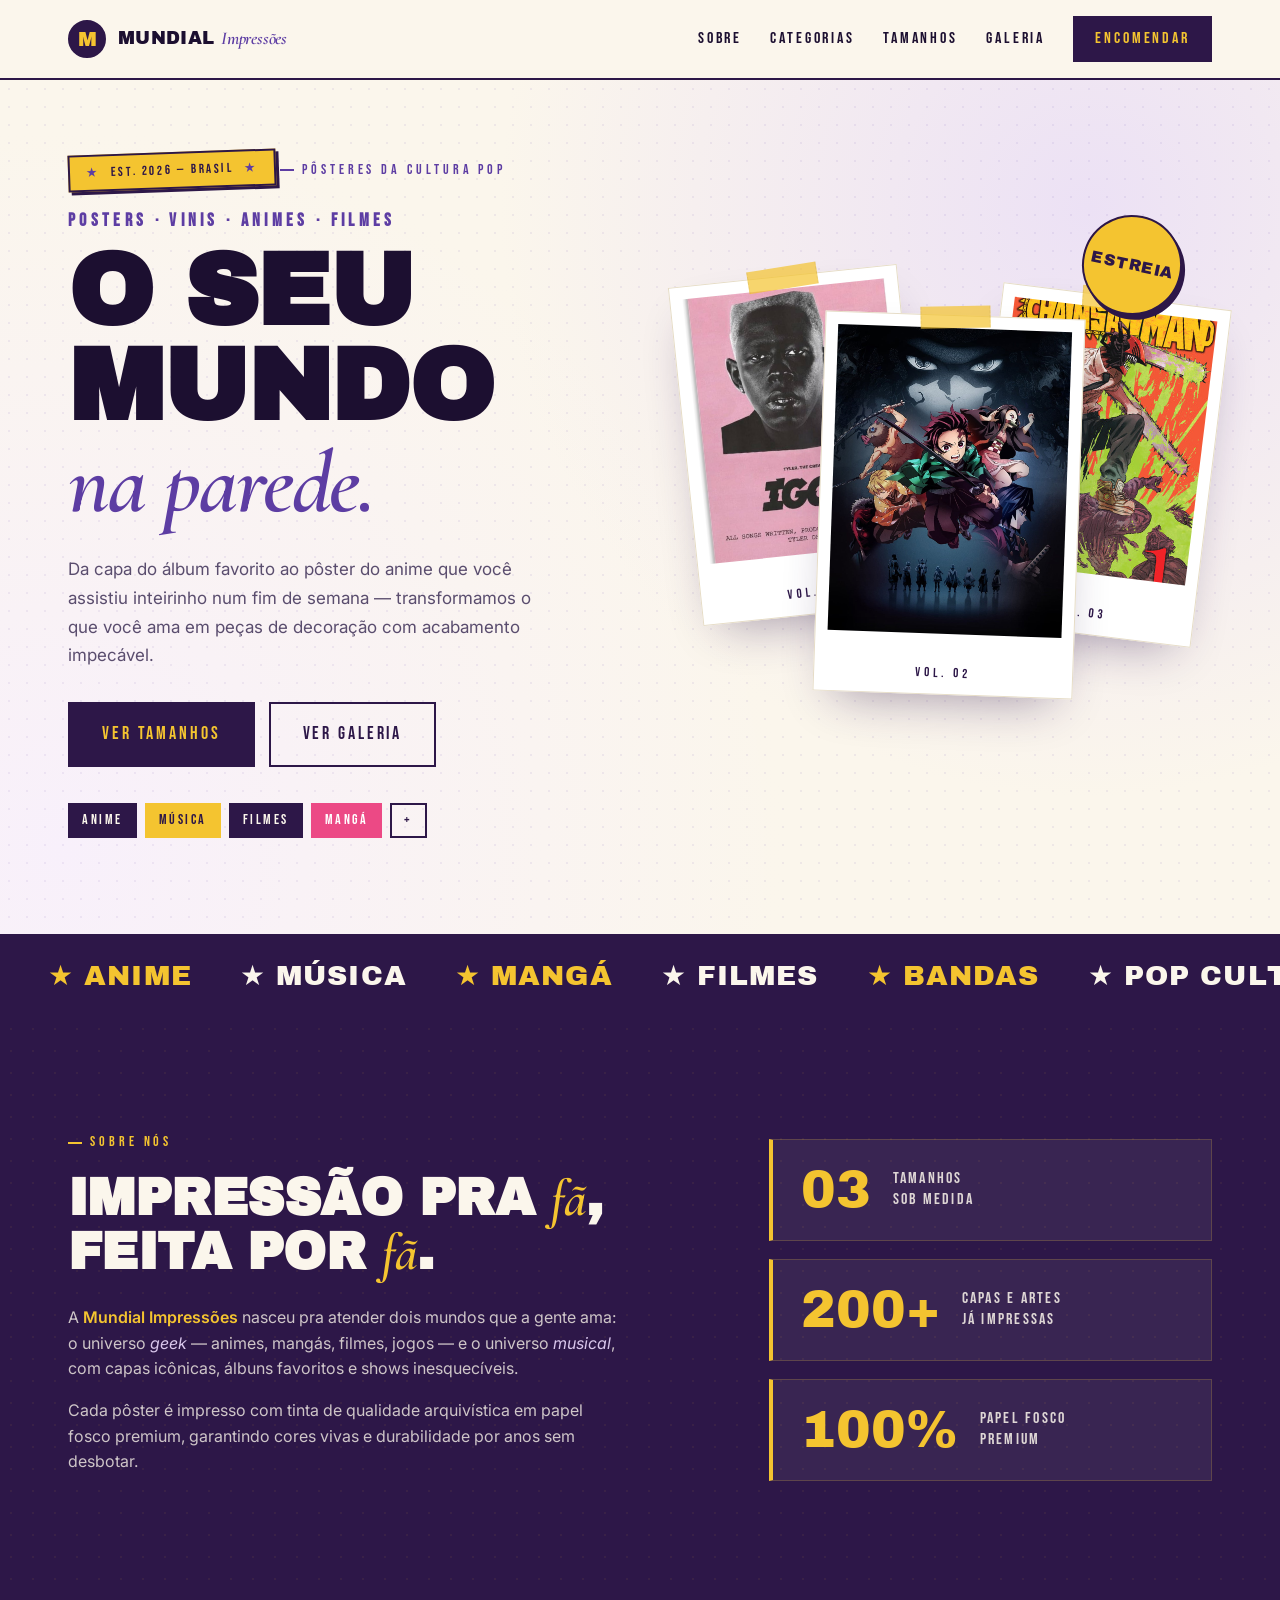
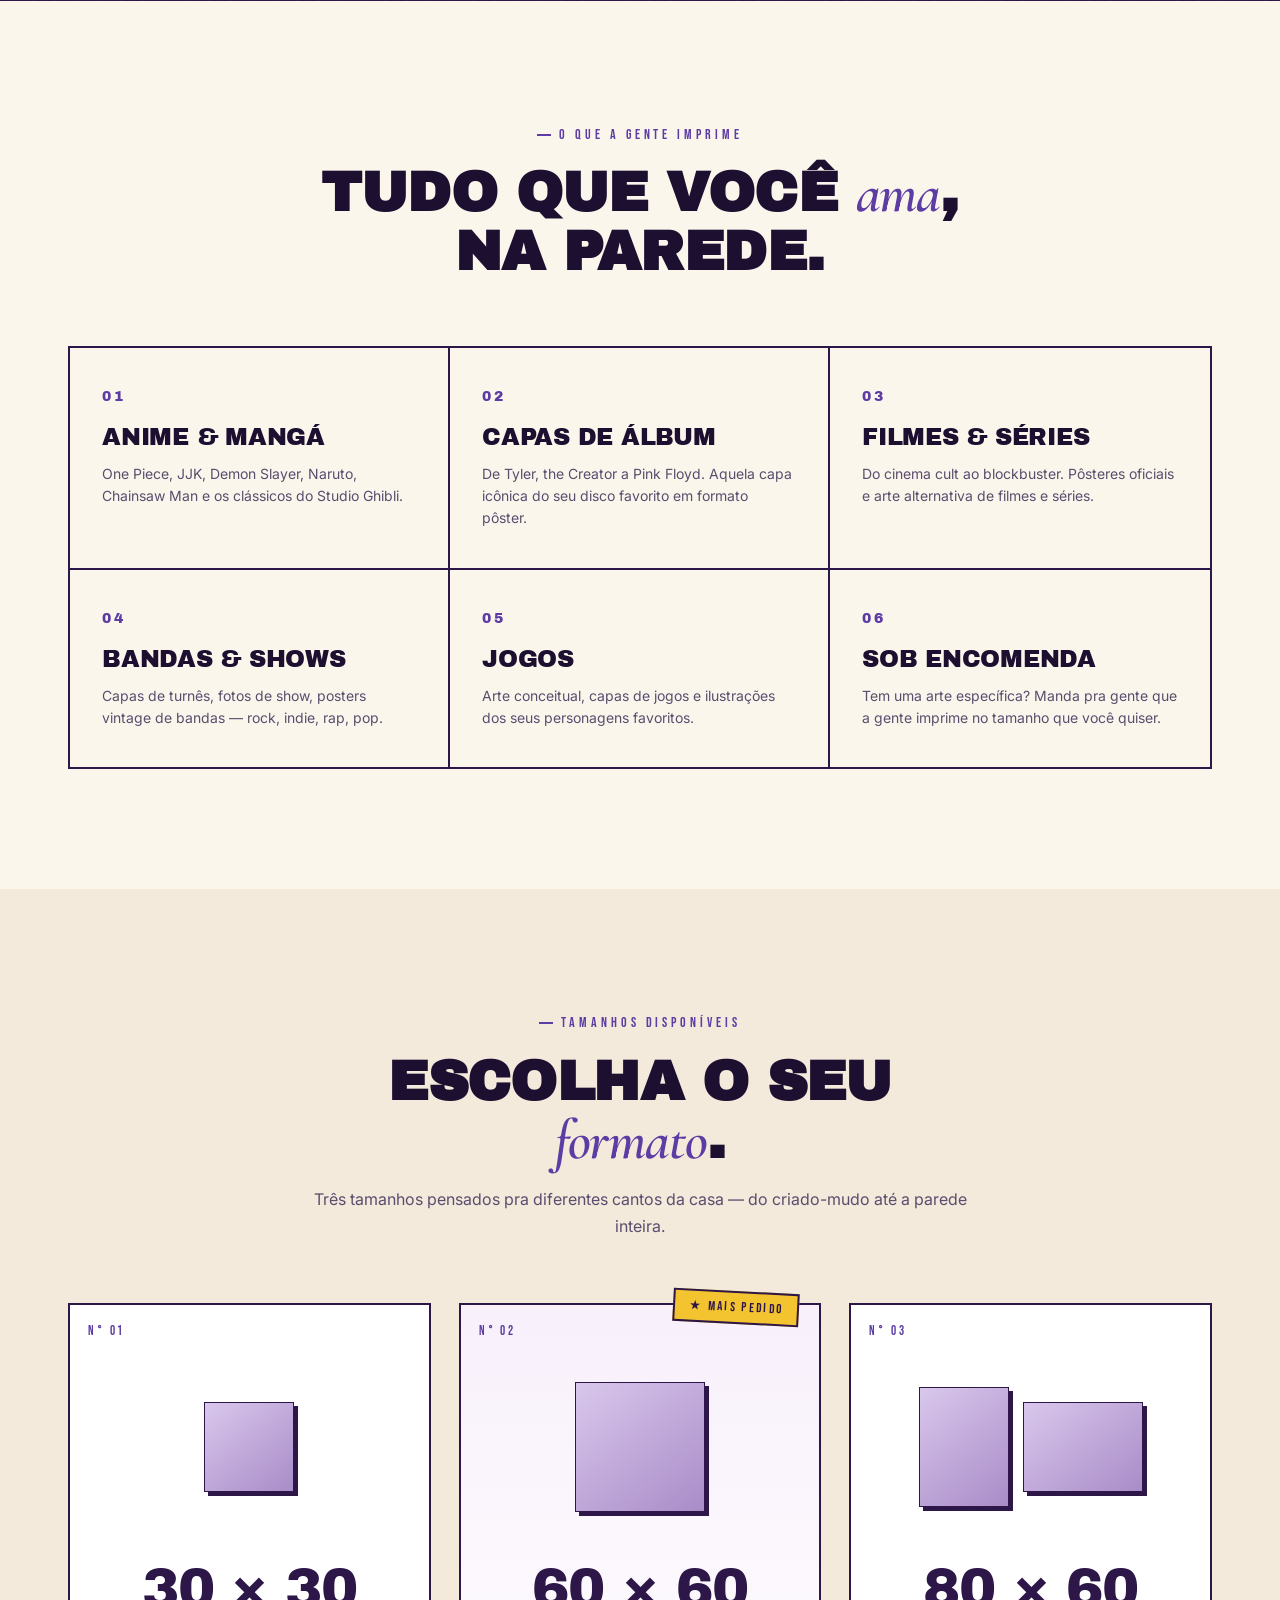
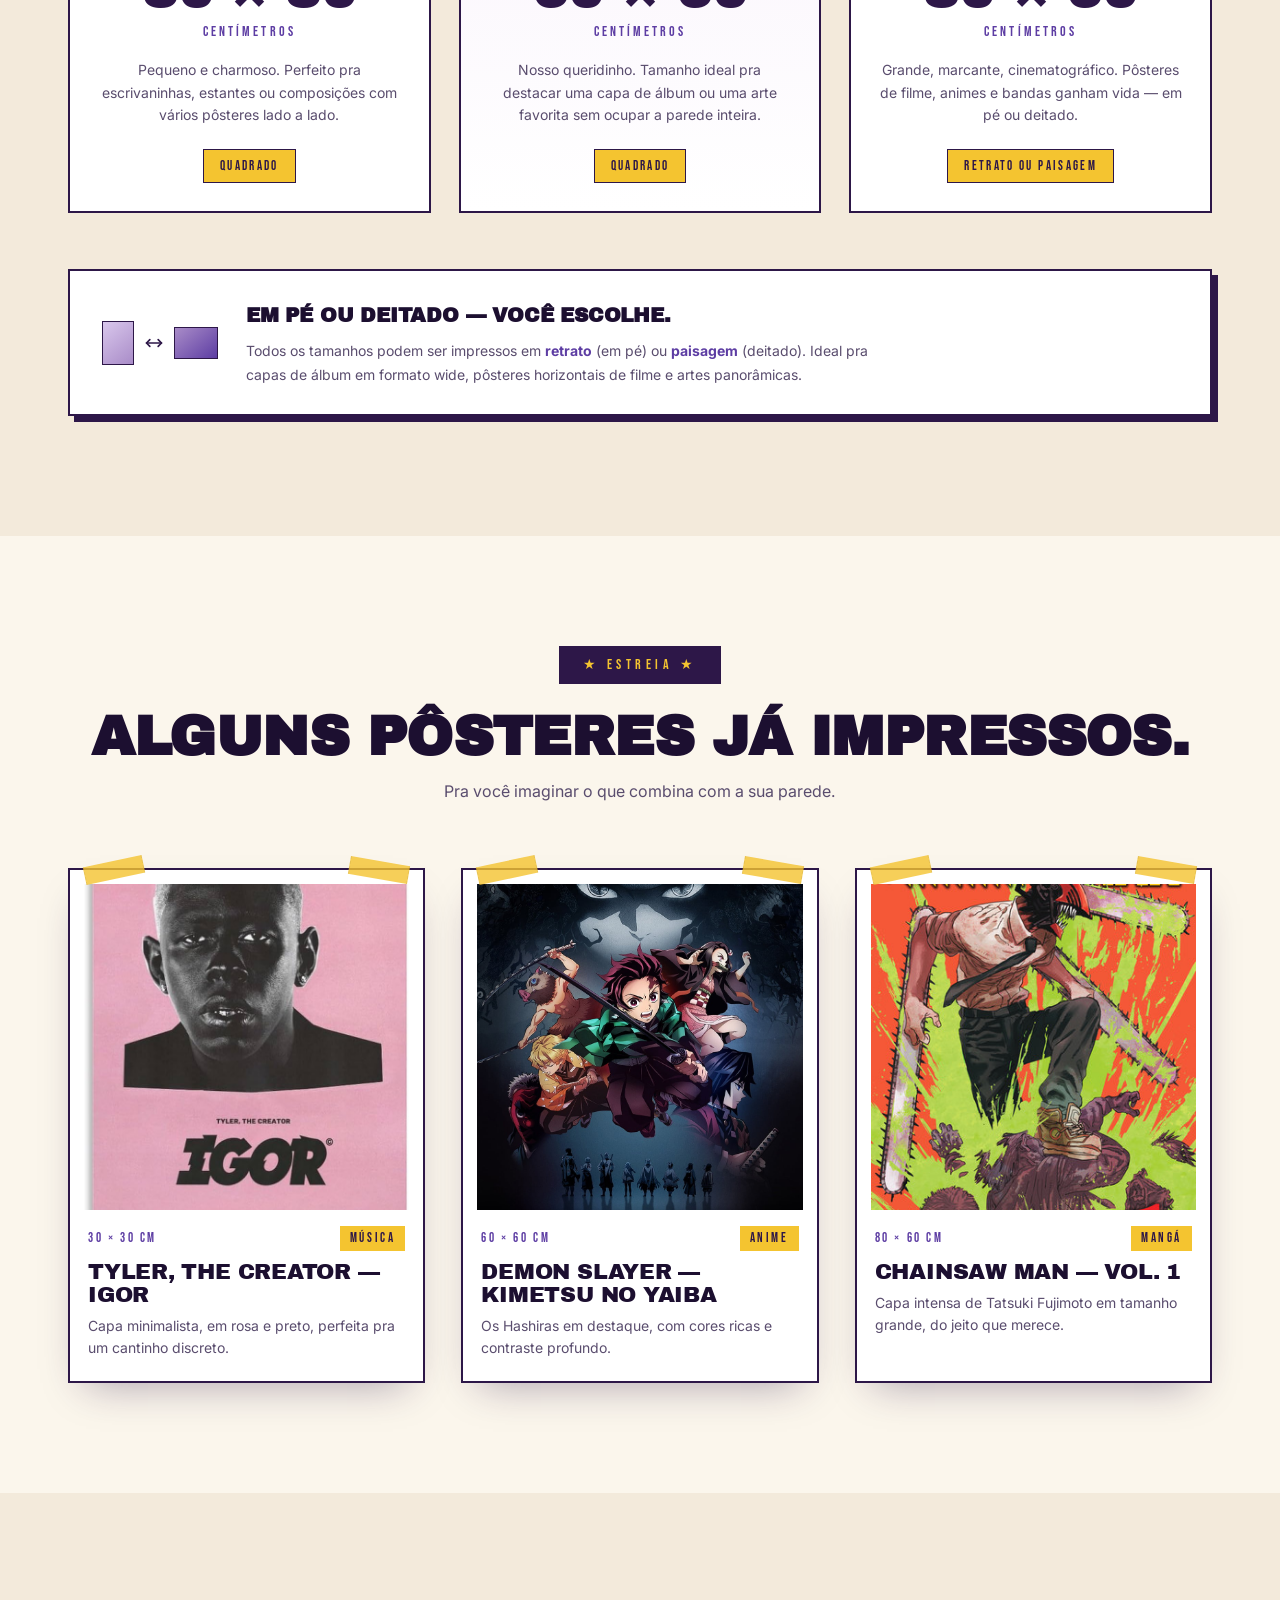
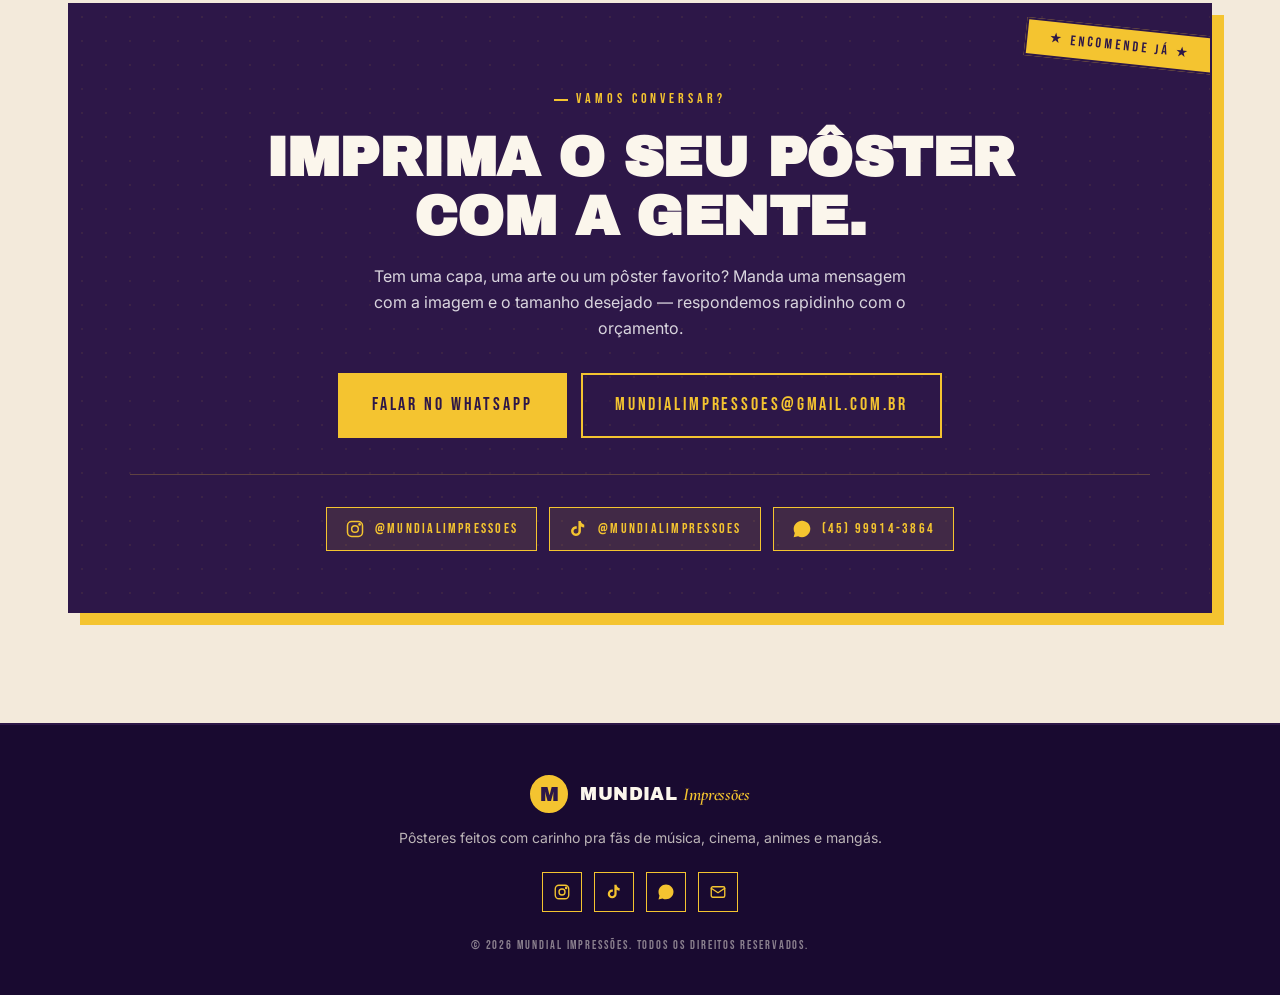
==== index.html @ e333d0e3 "sexo" ====
<!DOCTYPE html>
<html lang="pt-BR">
<head>
    <meta charset="UTF-8" />
    <meta name="viewport" content="width=device-width, initial-scale=1.0" />
    <title>Mundial Impressões — Pôsteres da cultura pop</title>
    <meta name="description" content="Mundial Impressões: pôsteres impressos em alta qualidade. Animes, mangás, capas de álbuns, filmes e tudo que você ama. Tamanhos 30x30, 60x60 e 80x60." />
    <link rel="preconnect" href="https://fonts.googleapis.com" />
    <link rel="preconnect" href="https://fonts.gstatic.com" crossorigin />
    <link href="https://fonts.googleapis.com/css2?family=Archivo+Black&family=Bebas+Neue&family=Cormorant+Garamond:ital,wght@0,500;0,600;1,500;1,600&family=Inter:wght@300;400;500;600&display=swap" rel="stylesheet" />
    <link rel="stylesheet" href="styles.css" />
</head>
<body>

    <header class="topbar">
        <div class="container topbar-inner">
            <a class="brand" href="#topo">
                <span class="brand-mark">M</span>
                <span class="brand-name">Mundial <em>Impressões</em></span>
            </a>
            <nav class="nav">
                <a href="#sobre">Sobre</a>
                <a href="#categorias">Categorias</a>
                <a href="#tamanhos">Tamanhos</a>
                <a href="#galeria">Galeria</a>
                <a href="#contato" class="nav-cta">Encomendar</a>
            </nav>
        </div>
    </header>

    <section id="topo" class="hero">
        <div class="hero-bg" aria-hidden="true"></div>

        <div class="container hero-inner">
            <div class="hero-text">
                <div class="hero-stamp">
                    <span>★</span> EST. 2026 — BRASIL <span>★</span>
                </div>
                <span class="eyebrow">Pôsteres da cultura pop</span>
                <h1>
                    <span class="kicker">Posters · Vinis · Animes · Filmes</span>
                    <span class="display">O SEU MUNDO</span>
                    <span class="display-italic">na parede.</span>
                </h1>
                <p class="hero-lead">
                    Da capa do álbum favorito ao pôster do anime que você assistiu inteirinho num fim de semana —
                    transformamos o que você ama em peças de decoração com acabamento impecável.
                </p>
                <div class="hero-actions">
                    <a href="#tamanhos" class="btn btn-primary">Ver tamanhos</a>
                    <a href="#galeria" class="btn btn-ghost">Ver galeria</a>
                </div>
                <ul class="hero-tags">
                    <li>ANIME</li>
                    <li>MÚSICA</li>
                    <li>FILMES</li>
                    <li>MANGÁ</li>
                    <li>+</li>
                </ul>
            </div>

            <div class="hero-visual" aria-hidden="true">
                <div class="frame frame-a">
                    <span class="tape tape-top"></span>
                    <img src="assets/poster-igor.jpg" alt="" />
                    <span class="frame-tag">VOL. 01</span>
                </div>
                <div class="frame frame-b">
                    <span class="tape tape-top"></span>
                    <img src="assets/poster-demon-slayer.jpg" alt="" />
                    <span class="frame-tag">VOL. 02</span>
                </div>
                <div class="frame frame-c">
                    <span class="tape tape-top"></span>
                    <img src="assets/poster-chainsaw-man.jpg" alt="" />
                    <span class="frame-tag">VOL. 03</span>
                </div>
                <div class="hero-badge">
                    ESTREIA<br/>
                </div>
            </div>
        </div>
    </section>

    <div class="marquee" aria-hidden="true">
        <div class="marquee-track">
            <span>★ ANIME</span>
            <span>★ MÚSICA</span>
            <span>★ MANGÁ</span>
            <span>★ FILMES</span>
            <span>★ BANDAS</span>
            <span>★ POP CULTURE</span>
            <span>★ SHOWS</span>
            <span>★ VINIL</span>
            <span>★ ANIME</span>
            <span>★ MÚSICA</span>
            <span>★ MANGÁ</span>
            <span>★ FILMES</span>
            <span>★ BANDAS</span>
            <span>★ POP CULTURE</span>
            <span>★ SHOWS</span>
            <span>★ VINIL</span>
        </div>
    </div>

    <section id="sobre" class="about">
        <div class="container about-inner">
            <div class="about-copy">
                <span class="eyebrow eyebrow-light">Sobre nós</span>
                <h2>Impressão pra <em>fã</em>,<br/>feita por <em>fã</em>.</h2>
                <p>
                    A <strong>Mundial Impressões</strong> nasceu pra atender dois mundos que a gente ama:
                    o universo <em>geek</em> — animes, mangás, filmes, jogos — e o universo <em>musical</em>,
                    com capas icônicas, álbuns favoritos e shows inesquecíveis.
                </p>
                <p>
                    Cada pôster é impresso com tinta de qualidade arquivística em papel fosco premium,
                    garantindo cores vivas e durabilidade por anos sem desbotar.
                </p>
            </div>
            <div class="about-stats">
                <div class="stat">
                    <span class="stat-num">03</span>
                    <span class="stat-label">tamanhos<br/>sob medida</span>
                </div>
                <div class="stat">
                    <span class="stat-num">200+</span>
                    <span class="stat-label">capas e artes<br/>já impressas</span>
                </div>
                <div class="stat">
                    <span class="stat-num">100%</span>
                    <span class="stat-label">papel fosco<br/>premium</span>
                </div>
            </div>
        </div>
    </section>

    <section id="categorias" class="categories">
        <div class="container">
            <div class="section-head">
                <span class="eyebrow">O que a gente imprime</span>
                <h2>Tudo que você <em>ama</em>,<br/>na parede.</h2>
            </div>

            <div class="category-grid">
                <div class="cat-card">
                    <span class="cat-num">01</span>
                    <h3>Anime &amp; Mangá</h3>
                    <p>One Piece, JJK, Demon Slayer, Naruto, Chainsaw Man e os clássicos do Studio Ghibli.</p>
                </div>
                <div class="cat-card">
                    <span class="cat-num">02</span>
                    <h3>Capas de Álbum</h3>
                    <p>De Tyler, the Creator a Pink Floyd. Aquela capa icônica do seu disco favorito em formato pôster.</p>
                </div>
                <div class="cat-card">
                    <span class="cat-num">03</span>
                    <h3>Filmes &amp; Séries</h3>
                    <p>Do cinema cult ao blockbuster. Pôsteres oficiais e arte alternativa de filmes e séries.</p>
                </div>
                <div class="cat-card">
                    <span class="cat-num">04</span>
                    <h3>Bandas &amp; Shows</h3>
                    <p>Capas de turnês, fotos de show, posters vintage de bandas — rock, indie, rap, pop.</p>
                </div>
                <div class="cat-card">
                    <span class="cat-num">05</span>
                    <h3>Jogos</h3>
                    <p>Arte conceitual, capas de jogos e ilustrações dos seus personagens favoritos.</p>
                </div>
                <div class="cat-card">
                    <span class="cat-num">06</span>
                    <h3>Sob encomenda</h3>
                    <p>Tem uma arte específica? Manda pra gente que a gente imprime no tamanho que você quiser.</p>
                </div>
            </div>
        </div>
    </section>

    <section id="tamanhos" class="sizes">
        <div class="container">
            <div class="section-head">
                <span class="eyebrow">Tamanhos disponíveis</span>
                <h2>Escolha o seu <em>formato</em>.</h2>
                <p class="section-sub">Três tamanhos pensados pra diferentes cantos da casa — do criado-mudo até a parede inteira.</p>
            </div>

            <div class="size-grid">
                <article class="size-card">
                    <span class="size-catalog">N° 01</span>
                    <div class="size-illustration">
                        <div class="size-shape size-shape-30"></div>
                    </div>
                    <h3>30 × 30</h3>
                    <span class="size-unit">centímetros</span>
                    <p class="size-desc">Pequeno e charmoso. Perfeito pra escrivaninhas, estantes ou composições com vários pôsteres lado a lado.</p>
                    <span class="size-tag">Quadrado</span>
                </article>

                <article class="size-card size-card-featured">
                    <span class="size-catalog">N° 02</span>
                    <span class="size-best">★ Mais pedido</span>
                    <div class="size-illustration">
                        <div class="size-shape size-shape-60"></div>
                    </div>
                    <h3>60 × 60</h3>
                    <span class="size-unit">centímetros</span>
                    <p class="size-desc">Nosso queridinho. Tamanho ideal pra destacar uma capa de álbum ou uma arte favorita sem ocupar a parede inteira.</p>
                    <span class="size-tag">Quadrado</span>
                </article>

                <article class="size-card">
                    <span class="size-catalog">N° 03</span>
                    <div class="size-illustration">
                        <div class="size-shape-pair">
                            <div class="size-shape size-shape-80"></div>
                            <div class="size-shape size-shape-80-h"></div>
                        </div>
                    </div>
                    <h3>80 × 60</h3>
                    <span class="size-unit">centímetros</span>
                    <p class="size-desc">Grande, marcante, cinematográfico. Pôsteres de filme, animes e bandas ganham vida — em pé ou deitado.</p>
                    <span class="size-tag">Retrato ou paisagem</span>
                </article>
            </div>

            <div class="orientation-note">
                <div class="orientation-icon" aria-hidden="true">
                    <div class="orientation-vertical"></div>
                    <svg viewBox="0 0 24 24" width="20" height="20" fill="none" stroke="currentColor" stroke-width="2" stroke-linecap="round" stroke-linejoin="round">
                        <path d="M3 12h18"/>
                        <path d="m7 8-4 4 4 4"/>
                        <path d="m17 8 4 4-4 4"/>
                    </svg>
                    <div class="orientation-horizontal"></div>
                </div>
                <div class="orientation-text">
                    <h4>Em pé ou deitado — você escolhe.</h4>
                    <p>
                        Todos os tamanhos podem ser impressos em <strong>retrato</strong> (em pé) ou <strong>paisagem</strong> (deitado).
                        Ideal pra capas de álbum em formato wide, pôsteres horizontais de filme e artes panorâmicas.
                    </p>
                </div>
            </div>
        </div>
    </section>

    <section id="galeria" class="gallery">
        <div class="container">
            <div class="gallery-head">
                <div class="now-showing">
                    <span class="ns-label">★ Estreia ★</span>
                    <h2>Alguns pôsteres já impressos.</h2>
                    <p>Pra você imaginar o que combina com a sua parede.</p>
                </div>
            </div>

            <div class="gallery-grid">

                <figure class="poster poster-30">
                    <span class="poster-tape poster-tape-tl"></span>
                    <span class="poster-tape poster-tape-tr"></span>
                    <div class="poster-image">
                        <img src="assets/poster-igor.jpg" alt="Pôster do álbum IGOR de Tyler, the Creator" />
                    </div>
                    <figcaption>
                        <div class="poster-meta">
                            <span class="poster-size">30 × 30 cm</span>
                            <span class="poster-cat">Música</span>
                        </div>
                        <h3>Tyler, the Creator — IGOR</h3>
                        <p>Capa minimalista, em rosa e preto, perfeita pra um cantinho discreto.</p>
                    </figcaption>
                </figure>

                <figure class="poster poster-60">
                    <span class="poster-tape poster-tape-tl"></span>
                    <span class="poster-tape poster-tape-tr"></span>
                    <div class="poster-image">
                        <img src="assets/poster-demon-slayer.jpg" alt="Pôster do anime Demon Slayer com Tanjiro e Nezuko" />
                    </div>
                    <figcaption>
                        <div class="poster-meta">
                            <span class="poster-size">60 × 60 cm</span>
                            <span class="poster-cat">Anime</span>
                        </div>
                        <h3>Demon Slayer — Kimetsu no Yaiba</h3>
                        <p>Os Hashiras em destaque, com cores ricas e contraste profundo.</p>
                    </figcaption>
                </figure>

                <figure class="poster poster-80">
                    <span class="poster-tape poster-tape-tl"></span>
                    <span class="poster-tape poster-tape-tr"></span>
                    <div class="poster-image">
                        <img src="assets/poster-chainsaw-man.jpg" alt="Pôster do mangá Chainsaw Man volume 1" />
                    </div>
                    <figcaption>
                        <div class="poster-meta">
                            <span class="poster-size">80 × 60 cm</span>
                            <span class="poster-cat">Mangá</span>
                        </div>
                        <h3>Chainsaw Man — Vol. 1</h3>
                        <p>Capa intensa de Tatsuki Fujimoto em tamanho grande, do jeito que merece.</p>
                    </figcaption>
                </figure>

            </div>
        </div>
    </section>

    <section id="contato" class="contact">
        <div class="container contact-inner">
            <div class="contact-card">
                <div class="contact-stamp">★ ENCOMENDE JÁ ★</div>
                <span class="eyebrow eyebrow-light">Vamos conversar?</span>
                <h2>Imprima o seu pôster<br/>com a gente.</h2>
                <p>
                    Tem uma capa, uma arte ou um pôster favorito? Manda uma mensagem com a imagem
                    e o tamanho desejado — respondemos rapidinho com o orçamento.
                </p>
                <div class="contact-actions">
                    <a class="btn btn-primary" href="https://wa.me/5545999143864" target="_blank" rel="noopener">Falar no WhatsApp</a>
                    <a class="btn btn-ghost" href="mailto:mundialimpressoes@gmail.com.br">mundialimpressoes@gmail.com.br</a>
                </div>

                <ul class="contact-socials">
                    <li>
                        <a href="https://instagram.com/mundialimpressoes" target="_blank" rel="noopener" aria-label="Instagram">
                            <svg viewBox="0 0 24 24" width="20" height="20" fill="none" stroke="currentColor" stroke-width="1.8" stroke-linecap="round" stroke-linejoin="round">
                                <rect x="3" y="3" width="18" height="18" rx="5"/>
                                <circle cx="12" cy="12" r="4"/>
                                <circle cx="17.5" cy="6.5" r="0.8" fill="currentColor"/>
                            </svg>
                            <span>@mundialimpressoes</span>
                        </a>
                    </li>
                    <li>
                        <a href="https://tiktok.com/@mundialimpressoes" target="_blank" rel="noopener" aria-label="TikTok">
                            <svg viewBox="0 0 24 24" width="20" height="20" fill="currentColor">
                                <path d="M19.5 6.8c-1.5-.3-2.8-1.2-3.5-2.5-.3-.5-.5-1.1-.5-1.7v-.3h-3v12.4c0 .5-.1 1-.4 1.4-.5.9-1.5 1.4-2.5 1.4-1.6 0-2.9-1.3-2.9-2.9s1.3-2.9 2.9-2.9c.3 0 .6 0 .9.1V8.7c-.3 0-.6-.1-.9-.1-3.3 0-5.9 2.7-5.9 5.9s2.7 5.9 5.9 5.9 5.9-2.7 5.9-5.9V9.1c1.2.7 2.6 1.2 4 1.2v-3c-.1 0 0 0 0-.5z"/>
                            </svg>
                            <span>@mundialimpressoes</span>
                        </a>
                    </li>
                    <li>
                        <a href="https://wa.me/5545999143864" target="_blank" rel="noopener" aria-label="WhatsApp">
                            <svg viewBox="0 0 24 24" width="20" height="20" fill="currentColor">
                                <path d="M17.5 14.4c-.3-.2-1.7-.8-2-.9-.3-.1-.5-.2-.7.2-.2.3-.8.9-1 1.1-.2.2-.4.2-.7 0-1.7-.8-2.8-1.5-3.9-3.4-.3-.5.3-.5.8-1.5.1-.2 0-.4 0-.5 0-.2-.7-1.6-.9-2.2-.2-.6-.5-.5-.7-.5h-.6c-.2 0-.5.1-.8.4-.3.3-1 1-1 2.5s1 2.9 1.2 3.1c.1.2 2 3.1 4.9 4.4 1.8.8 2.5.8 3.4.7.5-.1 1.7-.7 1.9-1.4.2-.7.2-1.2.2-1.4-.1-.1-.3-.2-.6-.4zM12 2C6.5 2 2 6.5 2 12c0 1.8.5 3.4 1.3 4.9L2 22l5.3-1.4c1.4.8 3 1.2 4.7 1.2 5.5 0 10-4.5 10-10S17.5 2 12 2z"/>
                            </svg>
                            <span>(45) 99914-3864</span>
                        </a>
                    </li>
                </ul>
            </div>
        </div>
    </section>

    <footer class="footer">
        <div class="container footer-inner">
            <div class="footer-brand">
                <span class="brand-mark">M</span>
                <span class="brand-name">Mundial <em>Impressões</em></span>
            </div>
            <p class="footer-tag">Pôsteres feitos com carinho pra fãs de música, cinema, animes e mangás.</p>

            <ul class="footer-socials">
                <li>
                    <a href="https://instagram.com/mundialimpressoes" target="_blank" rel="noopener" aria-label="Instagram">
                        <svg viewBox="0 0 24 24" width="18" height="18" fill="none" stroke="currentColor" stroke-width="1.8" stroke-linecap="round" stroke-linejoin="round">
                            <rect x="3" y="3" width="18" height="18" rx="5"/>
                            <circle cx="12" cy="12" r="4"/>
                            <circle cx="17.5" cy="6.5" r="0.8" fill="currentColor"/>
                        </svg>
                    </a>
                </li>
                <li>
                    <a href="https://tiktok.com/@mundialimpressoes" target="_blank" rel="noopener" aria-label="TikTok">
                        <svg viewBox="0 0 24 24" width="18" height="18" fill="currentColor">
                            <path d="M19.5 6.8c-1.5-.3-2.8-1.2-3.5-2.5-.3-.5-.5-1.1-.5-1.7v-.3h-3v12.4c0 .5-.1 1-.4 1.4-.5.9-1.5 1.4-2.5 1.4-1.6 0-2.9-1.3-2.9-2.9s1.3-2.9 2.9-2.9c.3 0 .6 0 .9.1V8.7c-.3 0-.6-.1-.9-.1-3.3 0-5.9 2.7-5.9 5.9s2.7 5.9 5.9 5.9 5.9-2.7 5.9-5.9V9.1c1.2.7 2.6 1.2 4 1.2v-3c-.1 0 0 0 0-.5z"/>
                        </svg>
                    </a>
                </li>
                <li>
                    <a href="https://wa.me/5545999143864" target="_blank" rel="noopener" aria-label="WhatsApp">
                        <svg viewBox="0 0 24 24" width="18" height="18" fill="currentColor">
                            <path d="M17.5 14.4c-.3-.2-1.7-.8-2-.9-.3-.1-.5-.2-.7.2-.2.3-.8.9-1 1.1-.2.2-.4.2-.7 0-1.7-.8-2.8-1.5-3.9-3.4-.3-.5.3-.5.8-1.5.1-.2 0-.4 0-.5 0-.2-.7-1.6-.9-2.2-.2-.6-.5-.5-.7-.5h-.6c-.2 0-.5.1-.8.4-.3.3-1 1-1 2.5s1 2.9 1.2 3.1c.1.2 2 3.1 4.9 4.4 1.8.8 2.5.8 3.4.7.5-.1 1.7-.7 1.9-1.4.2-.7.2-1.2.2-1.4-.1-.1-.3-.2-.6-.4zM12 2C6.5 2 2 6.5 2 12c0 1.8.5 3.4 1.3 4.9L2 22l5.3-1.4c1.4.8 3 1.2 4.7 1.2 5.5 0 10-4.5 10-10S17.5 2 12 2z"/>
                        </svg>
                    </a>
                </li>
                <li>
                    <a href="mailto:mundialimpressoes@gmail.com.br" aria-label="Email">
                        <svg viewBox="0 0 24 24" width="18" height="18" fill="none" stroke="currentColor" stroke-width="1.8" stroke-linecap="round" stroke-linejoin="round">
                            <rect x="3" y="5" width="18" height="14" rx="2"/>
                            <path d="m3 7 9 6 9-6"/>
                        </svg>
                    </a>
                </li>
            </ul>

            <p class="footer-copy">© 2026 Mundial Impressões. Todos os direitos reservados.</p>
        </div>
    </footer>

</body>
</html>
---- styles.css ----
/* ----------------------------------------------------
   Mundial Impressões — Landing
   Vibe: cultura pop, pôster de cinema, fanzine
   Paleta: roxo profundo + creme + amarelo (acento)
   Type: Archivo Black + Bebas Neue + Cormorant + Inter
---------------------------------------------------- */

:root {
    --color-bg:        #fbf6ec;          /* creme papel */
    --color-bg-alt:    #f3eadb;
    --color-cream:     #fdf9f0;
    --color-border:    #e6dcc6;

    --color-purple:    #5d3da3;
    --color-purple-dk: #2d1748;
    --color-purple-darker: #190a30;
    --color-purple-lt: #a98cc8;
    --color-lavender:  #d9c7ec;
    --color-lavender-soft: #ece1f5;

    --color-yellow:    #f4c430;          /* acento de pôster */
    --color-pink:      #ec4985;          /* acento secundário */

    --color-text:      #1c0f30;
    --color-text-soft: #5a4d6e;
    --color-muted:     #9a8fa8;

    --font-display: 'Archivo Black', Impact, sans-serif;
    --font-bebas:   'Bebas Neue', 'Arial Narrow', sans-serif;
    --font-serif:   'Cormorant Garamond', 'Georgia', serif;
    --font-sans:    'Inter', system-ui, -apple-system, 'Segoe UI', sans-serif;

    --radius-sm: 6px;
    --radius-md: 12px;
    --radius-lg: 18px;

    --shadow-soft: 0 12px 32px -16px rgba(45, 23, 72, 0.22);
    --shadow-frame: 0 22px 50px -22px rgba(45, 23, 72, 0.45);
    --shadow-poster: 0 18px 40px -18px rgba(45, 23, 72, 0.4);

    --max-width: 1200px;
}

* {
    box-sizing: border-box;
    margin: 0;
    padding: 0;
}

html {
    scroll-behavior: smooth;
}

body {
    font-family: var(--font-sans);
    color: var(--color-text);
    background: var(--color-bg);
    line-height: 1.6;
    -webkit-font-smoothing: antialiased;
    font-weight: 400;
    overflow-x: hidden;
}

img {
    max-width: 100%;
    display: block;
}

a {
    color: inherit;
    text-decoration: none;
}

.container {
    width: 100%;
    max-width: var(--max-width);
    margin: 0 auto;
    padding: 0 28px;
}

.eyebrow {
    display: inline-block;
    font-family: var(--font-bebas);
    font-size: 14px;
    letter-spacing: 0.28em;
    color: var(--color-purple);
    margin-bottom: 18px;
    position: relative;
    padding-left: 22px;
}

.eyebrow::before {
    content: '';
    position: absolute;
    left: 0;
    top: 50%;
    transform: translateY(-50%);
    width: 14px;
    height: 2px;
    background: var(--color-purple);
}

.eyebrow-light {
    color: var(--color-yellow);
}

.eyebrow-light::before {
    background: var(--color-yellow);
}

h1, h2, h3 {
    color: var(--color-text);
    letter-spacing: -0.01em;
}

h2 {
    font-family: var(--font-display);
    font-size: clamp(36px, 4.4vw, 56px);
    line-height: 1.05;
    text-transform: uppercase;
}

h2 em {
    font-family: var(--font-serif);
    font-style: italic;
    font-weight: 600;
    color: var(--color-purple);
    text-transform: none;
    letter-spacing: -0.02em;
}

h3 {
    font-family: var(--font-display);
    font-weight: normal;
    text-transform: uppercase;
}

p {
    color: var(--color-text-soft);
}

/* ----------------------------------------------------
   Topbar
---------------------------------------------------- */

.topbar {
    position: sticky;
    top: 0;
    z-index: 50;
    background: rgba(251, 246, 236, 0.92);
    backdrop-filter: blur(10px);
    border-bottom: 2px solid var(--color-purple-dk);
}

.topbar-inner {
    display: flex;
    align-items: center;
    justify-content: space-between;
    padding: 16px 28px;
}

.brand {
    display: inline-flex;
    align-items: center;
    gap: 12px;
}

.brand-mark {
    display: inline-flex;
    align-items: center;
    justify-content: center;
    width: 38px;
    height: 38px;
    border-radius: 50%;
    background: var(--color-purple-dk);
    color: var(--color-yellow);
    font-family: var(--font-display);
    font-size: 20px;
    line-height: 1;
    border: 2px solid var(--color-purple-dk);
}

.brand-name {
    font-family: var(--font-display);
    font-size: 18px;
    text-transform: uppercase;
    letter-spacing: 0.02em;
}

.brand-name em {
    font-family: var(--font-serif);
    font-style: italic;
    font-weight: 600;
    color: var(--color-purple);
    text-transform: none;
    letter-spacing: -0.01em;
}

.nav {
    display: flex;
    align-items: center;
    gap: 28px;
}

.nav a {
    font-family: var(--font-bebas);
    font-size: 16px;
    letter-spacing: 0.18em;
    color: var(--color-text);
    transition: color .2s ease;
}

.nav a:hover {
    color: var(--color-purple);
}

.nav-cta {
    background: var(--color-purple-dk);
    color: var(--color-yellow) !important;
    padding: 10px 22px;
    border-radius: 0;
    transition: background .2s ease, transform .15s ease;
}

.nav-cta:hover {
    background: var(--color-purple-darker);
    transform: translateY(-1px);
}

/* ----------------------------------------------------
   Buttons
---------------------------------------------------- */

.btn {
    display: inline-flex;
    align-items: center;
    justify-content: center;
    padding: 16px 32px;
    border-radius: 0;
    font-family: var(--font-bebas);
    font-size: 18px;
    letter-spacing: 0.16em;
    transition: all .2s ease;
    cursor: pointer;
    border: 2px solid var(--color-purple-dk);
}

.btn-primary {
    background: var(--color-purple-dk);
    color: var(--color-yellow);
}

.btn-primary:hover {
    background: var(--color-purple-darker);
    transform: translate(-2px, -2px);
    box-shadow: 6px 6px 0 var(--color-purple-dk);
}

.btn-ghost {
    background: transparent;
    color: var(--color-purple-dk);
}

.btn-ghost:hover {
    background: var(--color-purple-dk);
    color: var(--color-yellow);
    transform: translate(-2px, -2px);
    box-shadow: 6px 6px 0 var(--color-purple);
}

/* ----------------------------------------------------
   Hero
---------------------------------------------------- */

.hero {
    position: relative;
    padding: 72px 0 96px;
    overflow: hidden;
}

.hero-bg {
    position: absolute;
    inset: 0;
    background:
        radial-gradient(circle at 85% 15%, var(--color-lavender-soft) 0%, transparent 45%),
        radial-gradient(circle at 5% 90%, #f8f0fb 0%, transparent 50%),
        var(--color-bg);
    z-index: -2;
}

.hero-bg::after {
    content: '';
    position: absolute;
    inset: 0;
    background-image: radial-gradient(var(--color-purple) 1px, transparent 1.4px);
    background-size: 18px 18px;
    opacity: 0.08;
    z-index: -1;
}

.hero-inner {
    display: grid;
    grid-template-columns: 1.05fr 1fr;
    gap: 64px;
    align-items: center;
    position: relative;
}

.hero-stamp {
    display: inline-flex;
    align-items: center;
    gap: 10px;
    background: var(--color-yellow);
    color: var(--color-purple-dk);
    padding: 6px 16px;
    font-family: var(--font-bebas);
    font-size: 13px;
    letter-spacing: 0.2em;
    border: 2px solid var(--color-purple-dk);
    transform: rotate(-2deg);
    margin-bottom: 24px;
    box-shadow: 3px 3px 0 var(--color-purple-dk);
}

.hero-stamp span {
    color: var(--color-purple);
}

.hero-text h1 {
    line-height: 1;
    margin-bottom: 28px;
    display: flex;
    flex-direction: column;
    gap: 6px;
}

.hero-text h1 .kicker {
    font-family: var(--font-bebas);
    font-size: 18px;
    letter-spacing: 0.24em;
    color: var(--color-purple);
    text-transform: uppercase;
    margin-bottom: 8px;
}

.hero-text h1 .display {
    font-family: var(--font-display);
    font-size: clamp(56px, 8vw, 104px);
    line-height: 0.92;
    text-transform: uppercase;
    color: var(--color-text);
    letter-spacing: -0.015em;
}

.hero-text h1 .display-italic {
    font-family: var(--font-serif);
    font-style: italic;
    font-weight: 600;
    font-size: clamp(48px, 7vw, 88px);
    color: var(--color-purple);
    line-height: 1;
    letter-spacing: -0.02em;
}

.hero-lead {
    font-size: 17px;
    line-height: 1.7;
    max-width: 480px;
    margin-bottom: 32px;
}

.hero-actions {
    display: flex;
    gap: 14px;
    flex-wrap: wrap;
    margin-bottom: 36px;
}

.hero-tags {
    list-style: none;
    display: flex;
    flex-wrap: wrap;
    gap: 8px;
    align-items: center;
}

.hero-tags li {
    font-family: var(--font-bebas);
    font-size: 14px;
    letter-spacing: 0.18em;
    background: var(--color-purple-dk);
    color: var(--color-bg);
    padding: 6px 14px;
}

.hero-tags li:nth-child(2) {
    background: var(--color-yellow);
    color: var(--color-purple-dk);
}

.hero-tags li:nth-child(4) {
    background: var(--color-pink);
    color: white;
}

.hero-tags li:last-child {
    background: transparent;
    color: var(--color-purple-dk);
    border: 2px solid var(--color-purple-dk);
    padding: 4px 12px;
}

/* Hero visual — three taped frames + badge */

.hero-visual {
    position: relative;
    height: 560px;
}

.frame {
    position: absolute;
    background: white;
    padding: 12px 12px 36px;
    box-shadow: var(--shadow-frame);
    border: 1px solid var(--color-border);
    overflow: visible;
}

.frame img {
    width: 100%;
    height: calc(100% - 24px);
    object-fit: cover;
}

.frame-tag {
    position: absolute;
    bottom: 10px;
    left: 0;
    right: 0;
    text-align: center;
    font-family: var(--font-bebas);
    font-size: 13px;
    letter-spacing: 0.3em;
    color: var(--color-purple-dk);
}

.tape {
    position: absolute;
    width: 70px;
    height: 22px;
    background: rgba(244, 196, 48, 0.7);
    border-left: 1px dashed rgba(0, 0, 0, 0.06);
    border-right: 1px dashed rgba(0, 0, 0, 0.06);
}

.tape-top {
    top: -10px;
    left: 50%;
    transform: translateX(-50%) rotate(-3deg);
}

.frame-a {
    width: 230px;
    height: 340px;
    top: 60px;
    left: 0;
    transform: rotate(-6deg);
    z-index: 1;
}

.frame-b {
    width: 260px;
    height: 380px;
    top: 100px;
    left: 50%;
    transform: translateX(-50%) rotate(2deg);
    z-index: 3;
}

.frame-c {
    width: 230px;
    height: 340px;
    top: 80px;
    right: 0;
    transform: rotate(7deg);
    z-index: 2;
}

.hero-badge {
    position: absolute;
    top: 0;
    right: 30px;
    width: 100px;
    height: 100px;
    background: var(--color-yellow);
    border: 2px solid var(--color-purple-dk);
    border-radius: 50%;
    display: flex;
    align-items: center;
    justify-content: center;
    text-align: center;
    font-family: var(--font-display);
    font-size: 16px;
    line-height: 1;
    color: var(--color-purple-dk);
    transform: rotate(12deg);
    box-shadow: 4px 4px 0 var(--color-purple-dk);
    z-index: 5;
    letter-spacing: 0.05em;
}

/* ----------------------------------------------------
   Marquee
---------------------------------------------------- */

.marquee {
    background: var(--color-purple-dk);
    color: var(--color-yellow);
    padding: 18px 0;
    overflow: hidden;
    border-top: 2px solid var(--color-purple-dk);
    border-bottom: 2px solid var(--color-purple-dk);
    position: relative;
}

.marquee-track {
    display: flex;
    gap: 48px;
    white-space: nowrap;
    animation: marquee-scroll 38s linear infinite;
    padding-left: 48px;
}

.marquee-track span {
    font-family: var(--font-display);
    font-size: 28px;
    text-transform: uppercase;
    letter-spacing: 0.04em;
    flex-shrink: 0;
}

.marquee-track span:nth-child(even) {
    color: var(--color-bg);
}

@keyframes marquee-scroll {
    from { transform: translateX(0); }
    to   { transform: translateX(-50%); }
}

/* ----------------------------------------------------
   About (dark)
---------------------------------------------------- */

.about {
    padding: 110px 0;
    background: var(--color-purple-dk);
    color: var(--color-bg);
    position: relative;
    overflow: hidden;
}

.about::before {
    content: '';
    position: absolute;
    inset: 0;
    background-image: radial-gradient(var(--color-yellow) 1px, transparent 1.4px);
    background-size: 22px 22px;
    opacity: 0.06;
    pointer-events: none;
}

.about-inner {
    display: grid;
    grid-template-columns: 1.4fr 1fr;
    gap: 80px;
    align-items: center;
    position: relative;
}

.about-copy h2 {
    color: var(--color-bg);
    font-size: clamp(36px, 4vw, 52px);
    margin-bottom: 24px;
}

.about-copy h2 em {
    color: var(--color-yellow);
}

.about-copy p {
    font-size: 16px;
    margin-bottom: 16px;
    max-width: 560px;
    color: rgba(251, 246, 236, 0.78);
}

.about-copy p strong {
    color: var(--color-yellow);
    font-weight: 600;
}

.about-copy p em {
    font-style: italic;
    color: var(--color-lavender);
}

.about-stats {
    display: grid;
    grid-template-columns: 1fr;
    gap: 18px;
}

.stat {
    background: rgba(251, 246, 236, 0.06);
    border: 1px solid rgba(244, 196, 48, 0.2);
    border-left: 4px solid var(--color-yellow);
    padding: 24px 28px;
    display: flex;
    align-items: center;
    gap: 22px;
}

.stat-num {
    font-family: var(--font-display);
    font-size: 52px;
    color: var(--color-yellow);
    line-height: 1;
}

.stat-label {
    font-family: var(--font-bebas);
    font-size: 16px;
    letter-spacing: 0.14em;
    color: rgba(251, 246, 236, 0.85);
    line-height: 1.3;
    text-transform: uppercase;
}

/* ----------------------------------------------------
   Categories
---------------------------------------------------- */

.categories {
    padding: 120px 0;
    background: var(--color-bg);
    position: relative;
}

.section-head {
    text-align: center;
    max-width: 680px;
    margin: 0 auto 64px;
}

.section-head h2 {
    margin-bottom: 16px;
}

.section-sub {
    font-size: 16px;
    line-height: 1.65;
    margin-top: 8px;
}

.category-grid {
    display: grid;
    grid-template-columns: repeat(3, 1fr);
    gap: 0;
    border: 2px solid var(--color-purple-dk);
    background: var(--color-purple-dk);
}

.cat-card {
    background: var(--color-bg);
    padding: 38px 32px;
    position: relative;
    transition: background .2s ease;
}

.cat-card:hover {
    background: var(--color-yellow);
}

.cat-card:hover .cat-num {
    color: var(--color-purple-dk);
}

/* lines between cards */
.cat-card:not(:nth-child(3n)) {
    border-right: 2px solid var(--color-purple-dk);
}

.cat-card:nth-child(-n+3) {
    border-bottom: 2px solid var(--color-purple-dk);
}

.cat-num {
    font-family: var(--font-display);
    font-size: 14px;
    color: var(--color-purple);
    letter-spacing: 0.2em;
    margin-bottom: 16px;
    display: block;
    transition: color .2s ease;
}

.cat-card h3 {
    font-size: 24px;
    margin-bottom: 12px;
    color: var(--color-text);
    line-height: 1.1;
}

.cat-card p {
    font-size: 14px;
    line-height: 1.6;
    color: var(--color-text-soft);
}

/* ----------------------------------------------------
   Sizes
---------------------------------------------------- */

.sizes {
    padding: 120px 0;
    background: var(--color-bg-alt);
    position: relative;
}

.size-grid {
    display: grid;
    grid-template-columns: repeat(3, 1fr);
    gap: 28px;
}

.size-card {
    background: white;
    border: 2px solid var(--color-purple-dk);
    padding: 34px 28px 28px;
    text-align: center;
    transition: transform .25s ease, box-shadow .25s ease;
    position: relative;
}

.size-card:hover {
    transform: translate(-4px, -4px);
    box-shadow: 8px 8px 0 var(--color-purple-dk);
}

.size-catalog {
    position: absolute;
    top: 16px;
    left: 18px;
    font-family: var(--font-bebas);
    font-size: 13px;
    letter-spacing: 0.22em;
    color: var(--color-purple);
}

.size-best {
    position: absolute;
    top: -14px;
    right: 20px;
    background: var(--color-yellow);
    color: var(--color-purple-dk);
    padding: 4px 14px;
    font-family: var(--font-bebas);
    font-size: 13px;
    letter-spacing: 0.18em;
    border: 2px solid var(--color-purple-dk);
    transform: rotate(3deg);
}

.size-card-featured {
    background: linear-gradient(180deg, #f8f0fb 0%, white 100%);
}

.size-illustration {
    height: 180px;
    display: flex;
    align-items: center;
    justify-content: center;
    margin: 18px 0 24px;
}

.size-shape {
    background: linear-gradient(140deg, var(--color-lavender) 0%, var(--color-purple-lt) 100%);
    border: 1.5px solid var(--color-purple-dk);
    box-shadow: 4px 4px 0 var(--color-purple-dk);
    position: relative;
}

.size-shape-30 { width: 90px; height: 90px; }
.size-shape-60 { width: 130px; height: 130px; }
.size-shape-80 { width: 90px; height: 120px; }

.size-shape-pair {
    display: flex;
    align-items: center;
    justify-content: center;
    gap: 14px;
}

.size-shape-80-h {
    width: 120px;
    height: 90px;
    background: linear-gradient(140deg, var(--color-lavender) 0%, var(--color-purple-lt) 100%);
    border: 1.5px solid var(--color-purple-dk);
    box-shadow: 4px 4px 0 var(--color-purple-dk);
}

.size-card h3 {
    font-size: 56px;
    line-height: 1;
    color: var(--color-purple-dk);
    letter-spacing: -0.02em;
    margin-bottom: 4px;
}

.size-unit {
    font-family: var(--font-bebas);
    font-size: 14px;
    letter-spacing: 0.22em;
    color: var(--color-purple);
    display: block;
    margin-bottom: 16px;
}

.size-desc {
    font-size: 14px;
    line-height: 1.6;
    margin-bottom: 22px;
    color: var(--color-text-soft);
}

.size-tag {
    display: inline-block;
    font-family: var(--font-bebas);
    font-size: 13px;
    letter-spacing: 0.18em;
    color: var(--color-purple-dk);
    background: var(--color-yellow);
    padding: 6px 16px;
    border: 1.5px solid var(--color-purple-dk);
}

/* Orientation note */

.orientation-note {
    margin-top: 56px;
    background: white;
    border: 2px solid var(--color-purple-dk);
    padding: 28px 32px;
    display: flex;
    align-items: center;
    gap: 28px;
    box-shadow: 6px 6px 0 var(--color-purple-dk);
}

.orientation-icon {
    flex-shrink: 0;
    display: flex;
    align-items: center;
    gap: 10px;
    color: var(--color-purple-dk);
}

.orientation-vertical {
    width: 32px;
    height: 44px;
    background: linear-gradient(140deg, var(--color-lavender) 0%, var(--color-purple-lt) 100%);
    border: 1.5px solid var(--color-purple-dk);
}

.orientation-horizontal {
    width: 44px;
    height: 32px;
    background: linear-gradient(140deg, var(--color-purple-lt) 0%, var(--color-purple) 100%);
    border: 1.5px solid var(--color-purple-dk);
}

.orientation-text h4 {
    font-family: var(--font-display);
    font-size: 20px;
    text-transform: uppercase;
    color: var(--color-text);
    margin-bottom: 8px;
    letter-spacing: -0.01em;
}

.orientation-text p {
    font-size: 14px;
    line-height: 1.65;
    color: var(--color-text-soft);
    margin: 0;
    max-width: 640px;
}

.orientation-text p strong {
    color: var(--color-purple);
    font-weight: 700;
}

/* ----------------------------------------------------
   Gallery
---------------------------------------------------- */

.gallery {
    padding: 110px 0;
    background: var(--color-bg);
    position: relative;
}

.gallery-head {
    text-align: center;
    margin-bottom: 64px;
}

.now-showing {
    display: inline-block;
    text-align: center;
}

.ns-label {
    display: inline-block;
    background: var(--color-purple-dk);
    color: var(--color-yellow);
    padding: 8px 24px;
    font-family: var(--font-bebas);
    font-size: 14px;
    letter-spacing: 0.32em;
    margin-bottom: 24px;
}

.now-showing h2 {
    margin-bottom: 12px;
}

.now-showing p {
    font-size: 16px;
}

.gallery-grid {
    display: grid;
    grid-template-columns: repeat(3, 1fr);
    gap: 36px;
    align-items: stretch;
}

.poster {
    background: white;
    border: 2px solid var(--color-purple-dk);
    padding: 14px 14px 22px;
    box-shadow: var(--shadow-poster);
    transition: transform .25s ease;
    position: relative;
}

.poster:hover {
    transform: translateY(-6px);
}

.poster-tape {
    position: absolute;
    width: 60px;
    height: 18px;
    background: rgba(244, 196, 48, 0.8);
    border-left: 1px dashed rgba(0, 0, 0, 0.06);
    border-right: 1px dashed rgba(0, 0, 0, 0.06);
    z-index: 4;
}

.poster-tape-tl {
    top: -9px;
    left: 14px;
    transform: rotate(-12deg);
}

.poster-tape-tr {
    top: -9px;
    right: 14px;
    transform: rotate(10deg);
}

.poster-image {
    overflow: hidden;
    background: var(--color-lavender-soft);
    margin-bottom: 16px;
}

.poster-image img {
    width: 100%;
    height: 100%;
    object-fit: cover;
}

.poster-image {
    aspect-ratio: 1 / 1;
}

.poster-meta {
    display: flex;
    justify-content: space-between;
    align-items: center;
    font-family: var(--font-bebas);
    font-size: 13px;
    letter-spacing: 0.2em;
    padding: 0 4px;
    margin-bottom: 10px;
}

.poster-size {
    color: var(--color-purple);
}

.poster-cat {
    background: var(--color-yellow);
    color: var(--color-purple-dk);
    padding: 2px 10px;
}

.poster figcaption h3 {
    font-size: 22px;
    padding: 0 4px;
    margin-bottom: 8px;
    line-height: 1.05;
    color: var(--color-text);
}

.poster figcaption p {
    font-size: 14px;
    padding: 0 4px;
    color: var(--color-text-soft);
    line-height: 1.6;
}

/* ----------------------------------------------------
   Contact
---------------------------------------------------- */

.contact {
    padding: 110px 0;
    background: var(--color-bg-alt);
}

.contact-card {
    background: var(--color-purple-dk);
    border: 2px solid var(--color-purple-dk);
    padding: 80px 60px 60px;
    text-align: center;
    color: white;
    position: relative;
    overflow: hidden;
    box-shadow: 12px 12px 0 var(--color-yellow);
}

.contact-card::before {
    content: '';
    position: absolute;
    inset: 0;
    background-image: radial-gradient(var(--color-yellow) 1px, transparent 1.4px);
    background-size: 24px 24px;
    opacity: 0.07;
    pointer-events: none;
}

.contact-stamp {
    position: absolute;
    top: 22px;
    right: -6px;
    background: var(--color-yellow);
    color: var(--color-purple-dk);
    padding: 6px 22px;
    font-family: var(--font-bebas);
    font-size: 14px;
    letter-spacing: 0.22em;
    border: 2px solid var(--color-purple-dk);
    transform: rotate(6deg);
    z-index: 2;
}

.contact-card h2 {
    color: var(--color-bg);
    margin-bottom: 18px;
    position: relative;
}

.contact-card h2 em {
    color: var(--color-yellow);
}

.contact-card p {
    color: rgba(255, 255, 255, 0.82);
    max-width: 540px;
    margin: 0 auto 32px;
    font-size: 16px;
    position: relative;
}

.contact-actions {
    display: flex;
    gap: 14px;
    justify-content: center;
    flex-wrap: wrap;
    position: relative;
}

.contact-card .btn {
    border-color: var(--color-yellow);
}

.contact-card .btn-primary {
    background: var(--color-yellow);
    color: var(--color-purple-dk);
}

.contact-card .btn-primary:hover {
    background: white;
    box-shadow: 6px 6px 0 var(--color-yellow);
}

.contact-card .btn-ghost {
    color: var(--color-yellow);
}

.contact-card .btn-ghost:hover {
    background: var(--color-yellow);
    color: var(--color-purple-dk);
    box-shadow: 6px 6px 0 var(--color-bg);
}

.contact-socials {
    list-style: none;
    display: flex;
    justify-content: center;
    flex-wrap: wrap;
    gap: 12px;
    margin-top: 36px;
    padding-top: 32px;
    border-top: 1px solid rgba(244, 196, 48, 0.25);
    position: relative;
}

.contact-socials a {
    display: inline-flex;
    align-items: center;
    gap: 10px;
    padding: 10px 18px;
    background: rgba(244, 196, 48, 0.1);
    border: 1.5px solid var(--color-yellow);
    color: var(--color-yellow);
    font-family: var(--font-bebas);
    font-size: 14px;
    letter-spacing: 0.16em;
    transition: background .2s ease, transform .2s ease;
}

.contact-socials a:hover {
    background: var(--color-yellow);
    color: var(--color-purple-dk);
    transform: translateY(-2px);
}

.contact-socials svg {
    flex-shrink: 0;
}

/* ----------------------------------------------------
   Footer
---------------------------------------------------- */

.footer {
    padding: 50px 0 40px;
    background: var(--color-purple-darker);
    color: var(--color-bg);
    border-top: 2px solid var(--color-purple-dk);
}

.footer-inner {
    text-align: center;
}

.footer-brand {
    display: inline-flex;
    align-items: center;
    gap: 12px;
    margin-bottom: 14px;
    color: var(--color-bg);
}

.footer-brand .brand-mark {
    background: var(--color-yellow);
    color: var(--color-purple-dk);
    border-color: var(--color-yellow);
}

.footer-brand .brand-name em {
    color: var(--color-yellow);
}

.footer-tag {
    font-size: 14px;
    color: rgba(251, 246, 236, 0.72);
    margin-bottom: 22px;
}

.footer-socials {
    list-style: none;
    display: flex;
    justify-content: center;
    gap: 12px;
    margin-bottom: 24px;
}

.footer-socials a {
    display: inline-flex;
    align-items: center;
    justify-content: center;
    width: 40px;
    height: 40px;
    background: transparent;
    color: var(--color-yellow);
    border: 1.5px solid var(--color-yellow);
    transition: background .2s ease, color .2s ease, transform .2s ease;
}

.footer-socials a:hover {
    background: var(--color-yellow);
    color: var(--color-purple-dk);
    transform: translateY(-2px);
}

.footer-copy {
    font-family: var(--font-bebas);
    font-size: 12px;
    color: rgba(251, 246, 236, 0.5);
    letter-spacing: 0.16em;
}

/* ----------------------------------------------------
   Responsive
---------------------------------------------------- */

@media (max-width: 960px) {
    .hero {
        padding: 56px 0 72px;
    }
    .hero-inner {
        grid-template-columns: 1fr;
        gap: 48px;
    }
    .hero-visual {
        height: 480px;
        max-width: 540px;
        margin: 0 auto;
    }
    .hero-badge {
        right: 0;
        width: 80px;
        height: 80px;
        font-size: 13px;
    }
    .about-inner {
        grid-template-columns: 1fr;
        gap: 48px;
    }
    .about-stats {
        grid-template-columns: repeat(3, 1fr);
    }
    .stat {
        flex-direction: column;
        text-align: center;
        gap: 8px;
        padding: 22px 16px;
    }
    .category-grid {
        grid-template-columns: repeat(2, 1fr);
    }
    .cat-card:not(:nth-child(3n)) {
        border-right: none;
    }
    .cat-card:nth-child(odd) {
        border-right: 2px solid var(--color-purple-dk);
    }
    .cat-card:nth-child(-n+3) {
        border-bottom: none;
    }
    .cat-card:not(:last-child):not(:nth-last-child(2)) {
        border-bottom: 2px solid var(--color-purple-dk);
    }
    .size-grid {
        grid-template-columns: 1fr;
        max-width: 440px;
        margin: 0 auto;
    }
    .gallery-grid {
        grid-template-columns: 1fr;
        max-width: 440px;
        margin: 0 auto;
    }
    .contact-card {
        padding: 68px 28px 48px;
    }
    .nav {
        display: none;
    }
    .marquee-track span {
        font-size: 22px;
    }
}

@media (max-width: 720px) {
    .orientation-note {
        flex-direction: column;
        text-align: center;
        padding: 24px 22px;
        gap: 16px;
    }
    .orientation-text p {
        margin: 0 auto;
    }
}

@media (max-width: 540px) {
    .container {
        padding: 0 20px;
    }
    .about, .sizes, .gallery, .contact, .categories {
        padding: 70px 0;
    }
    .hero-visual {
        height: 380px;
    }
    .frame-a, .frame-c {
        width: 175px;
        height: 250px;
    }
    .frame-b {
        width: 200px;
        height: 290px;
    }
    .about-stats {
        grid-template-columns: 1fr;
    }
    .stat {
        flex-direction: row;
        text-align: left;
    }
    .category-grid {
        grid-template-columns: 1fr;
    }
    .cat-card:nth-child(odd),
    .cat-card:nth-child(even) {
        border-right: none;
    }
    .cat-card:not(:last-child) {
        border-bottom: 2px solid var(--color-purple-dk);
    }
    .hero-text h1 .display {
        font-size: 56px;
    }
}
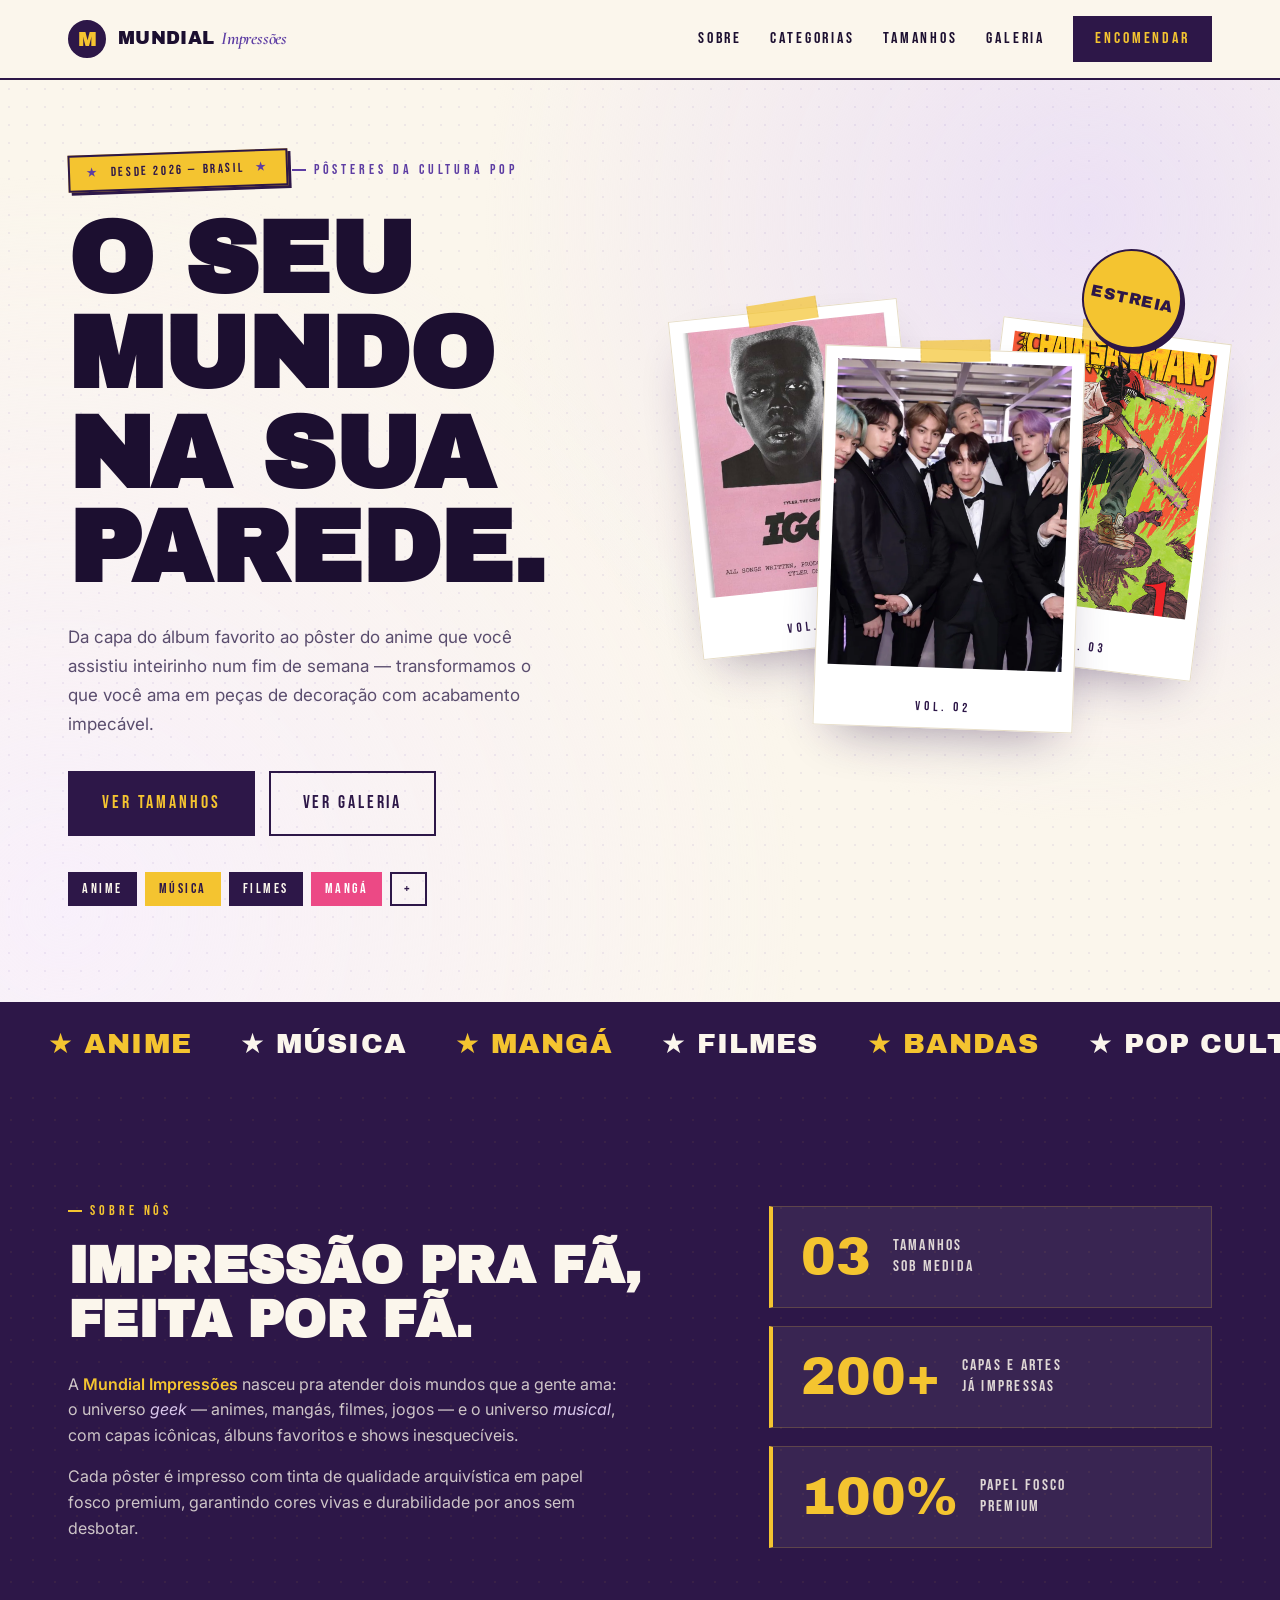
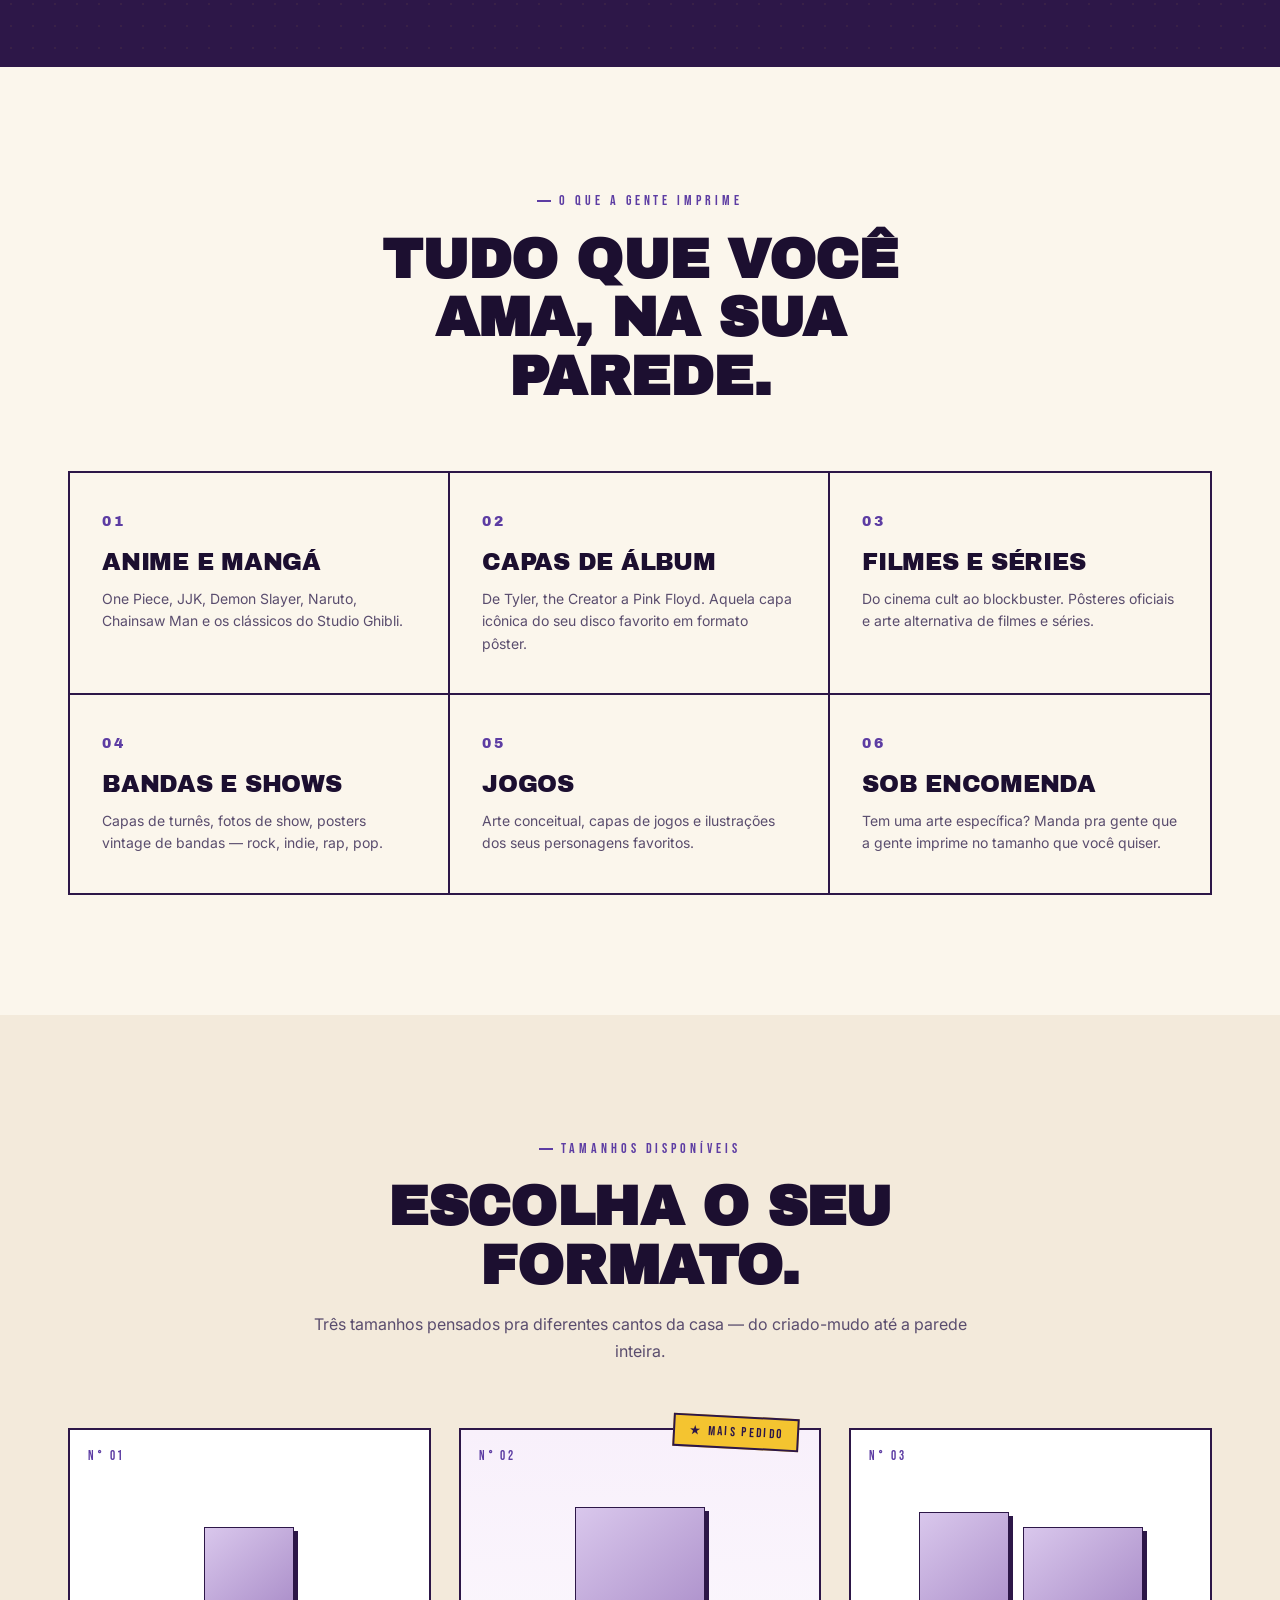
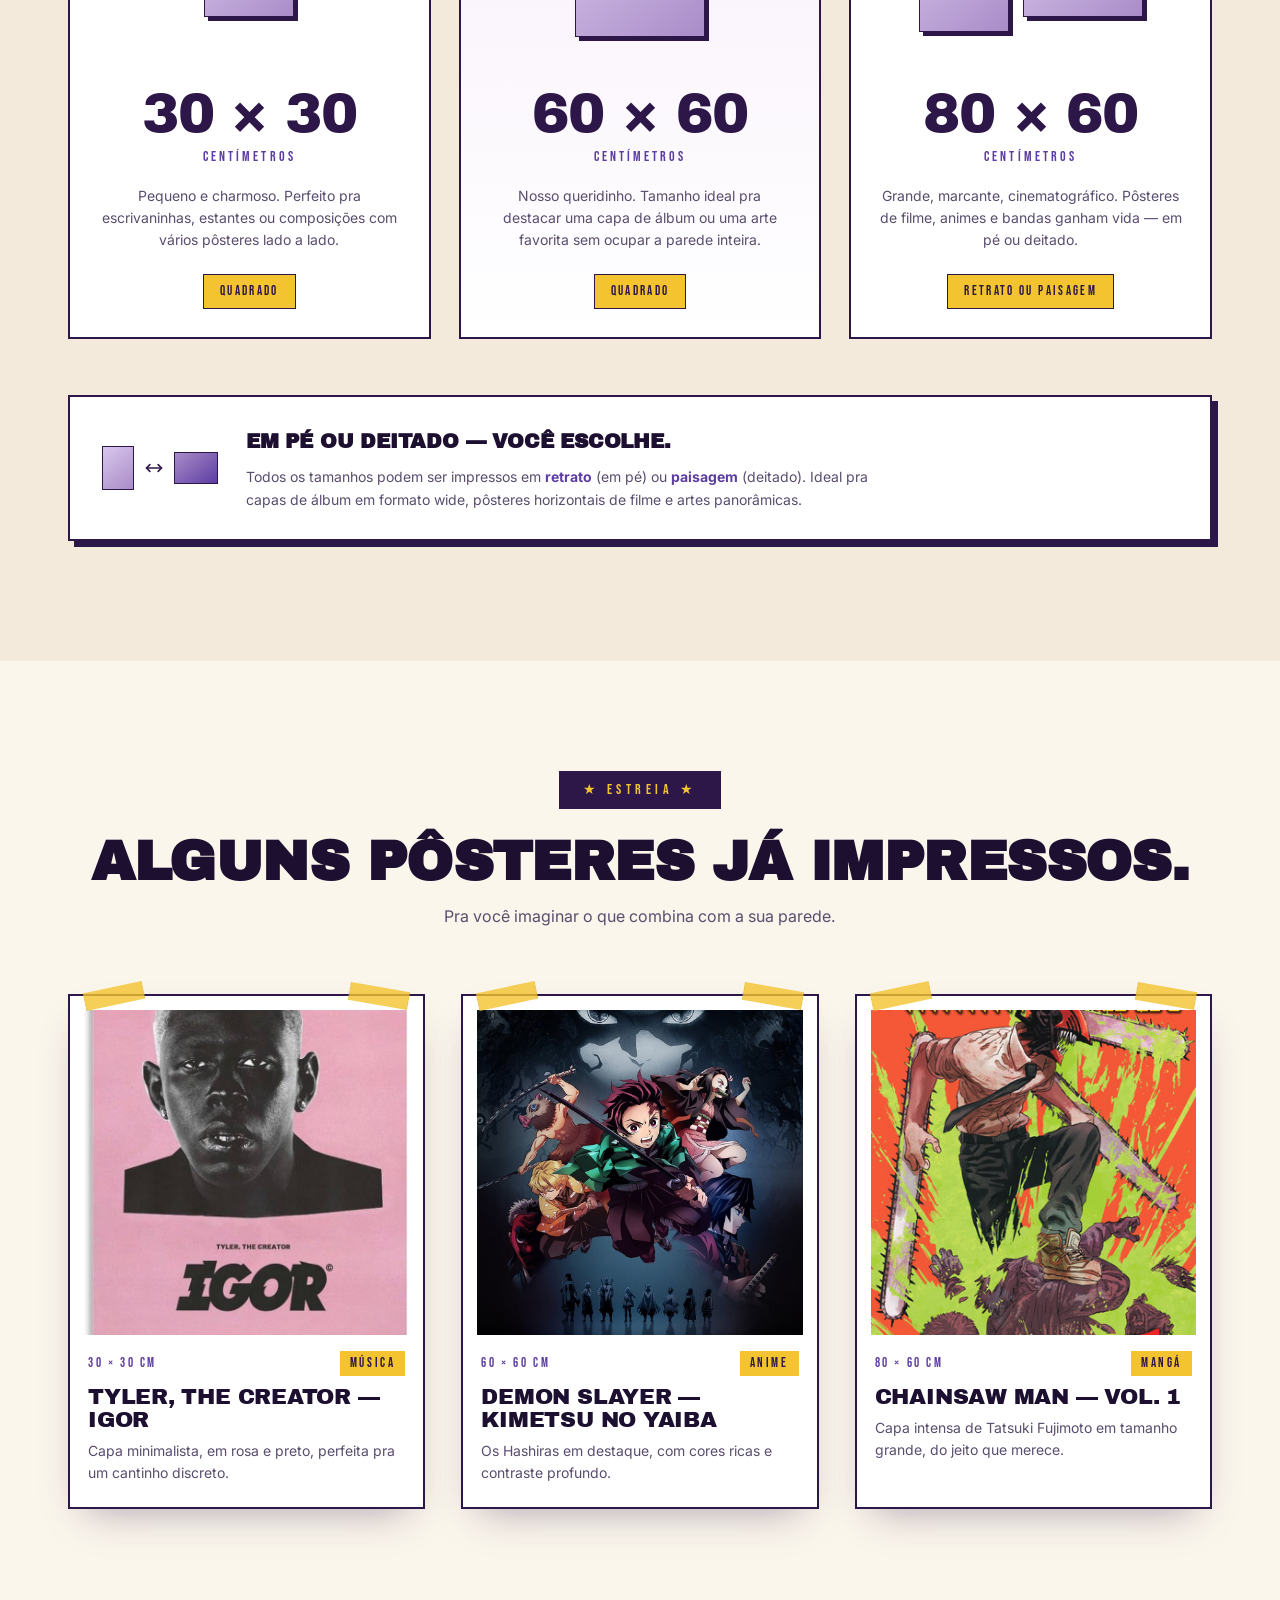
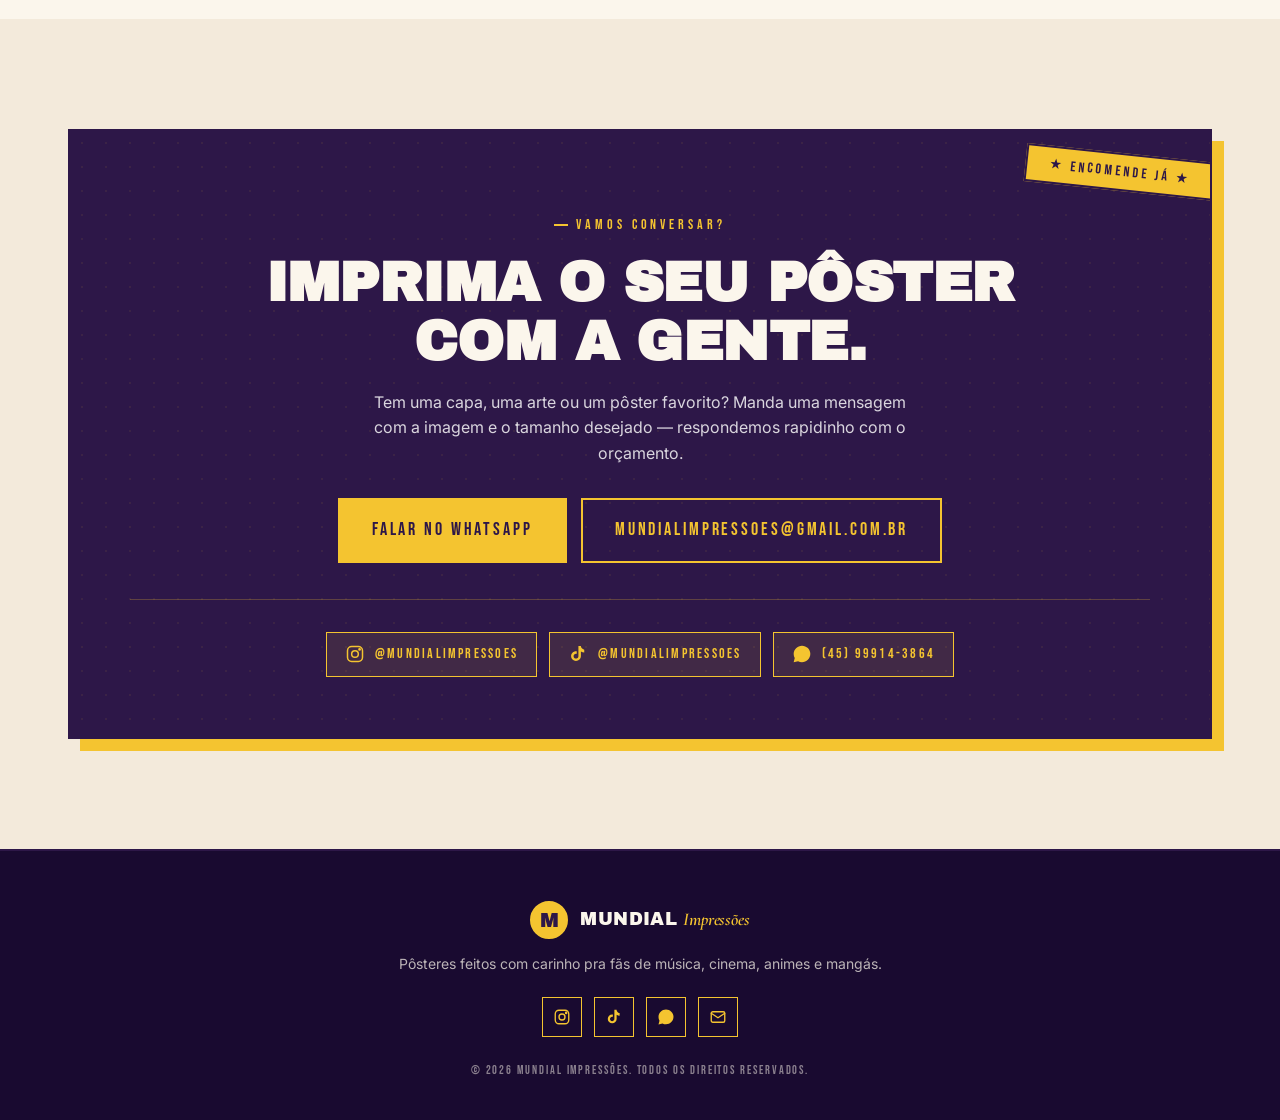
==== commit 49fea483: "kk" ====
--- a/index.html
+++ b/index.html
@@ -34,13 +34,12 @@
         <div class="container hero-inner">
             <div class="hero-text">
                 <div class="hero-stamp">
-                    <span>★</span> EST. 2026 — BRASIL <span>★</span>
+                    <span>★</span> DESDE 2026 — BRASIL <span>★</span>
                 </div>
                 <span class="eyebrow">Pôsteres da cultura pop</span>
                 <h1>
-                    <span class="kicker">Posters · Vinis · Animes · Filmes</span>
                     <span class="display">O SEU MUNDO</span>
-                    <span class="display-italic">na parede.</span>
+                    <span class="display">na sua parede.</span>
                 </h1>
                 <p class="hero-lead">
                     Da capa do álbum favorito ao pôster do anime que você assistiu inteirinho num fim de semana —
@@ -67,7 +66,7 @@
                 </div>
                 <div class="frame frame-b">
                     <span class="tape tape-top"></span>
-                    <img src="assets/poster-demon-slayer.jpg" alt="" />
+                    <img src="assets/bts-grammy.webp" alt="" />
                     <span class="frame-tag">VOL. 02</span>
                 </div>
                 <div class="frame frame-c">
@@ -107,7 +106,7 @@
         <div class="container about-inner">
             <div class="about-copy">
                 <span class="eyebrow eyebrow-light">Sobre nós</span>
-                <h2>Impressão pra <em>fã</em>,<br/>feita por <em>fã</em>.</h2>
+                <h2>Impressão pra fã,<br/>feita por fã.</h2>
                 <p>
                     A <strong>Mundial Impressões</strong> nasceu pra atender dois mundos que a gente ama:
                     o universo <em>geek</em> — animes, mangás, filmes, jogos — e o universo <em>musical</em>,
@@ -139,13 +138,13 @@
         <div class="container">
             <div class="section-head">
                 <span class="eyebrow">O que a gente imprime</span>
-                <h2>Tudo que você <em>ama</em>,<br/>na parede.</h2>
+                <h2>Tudo que você ama, na sua parede.</h2>
             </div>
 
             <div class="category-grid">
                 <div class="cat-card">
                     <span class="cat-num">01</span>
-                    <h3>Anime &amp; Mangá</h3>
+                    <h3>Anime e Mangá</h3>
                     <p>One Piece, JJK, Demon Slayer, Naruto, Chainsaw Man e os clássicos do Studio Ghibli.</p>
                 </div>
                 <div class="cat-card">
@@ -155,12 +154,12 @@
                 </div>
                 <div class="cat-card">
                     <span class="cat-num">03</span>
-                    <h3>Filmes &amp; Séries</h3>
+                    <h3>Filmes e Séries</h3>
                     <p>Do cinema cult ao blockbuster. Pôsteres oficiais e arte alternativa de filmes e séries.</p>
                 </div>
                 <div class="cat-card">
                     <span class="cat-num">04</span>
-                    <h3>Bandas &amp; Shows</h3>
+                    <h3>Bandas e Shows</h3>
                     <p>Capas de turnês, fotos de show, posters vintage de bandas — rock, indie, rap, pop.</p>
                 </div>
                 <div class="cat-card">
@@ -181,7 +180,7 @@
         <div class="container">
             <div class="section-head">
                 <span class="eyebrow">Tamanhos disponíveis</span>
-                <h2>Escolha o seu <em>formato</em>.</h2>
+                <h2>Escolha o seu formato.</h2>
                 <p class="section-sub">Três tamanhos pensados pra diferentes cantos da casa — do criado-mudo até a parede inteira.</p>
             </div>
 
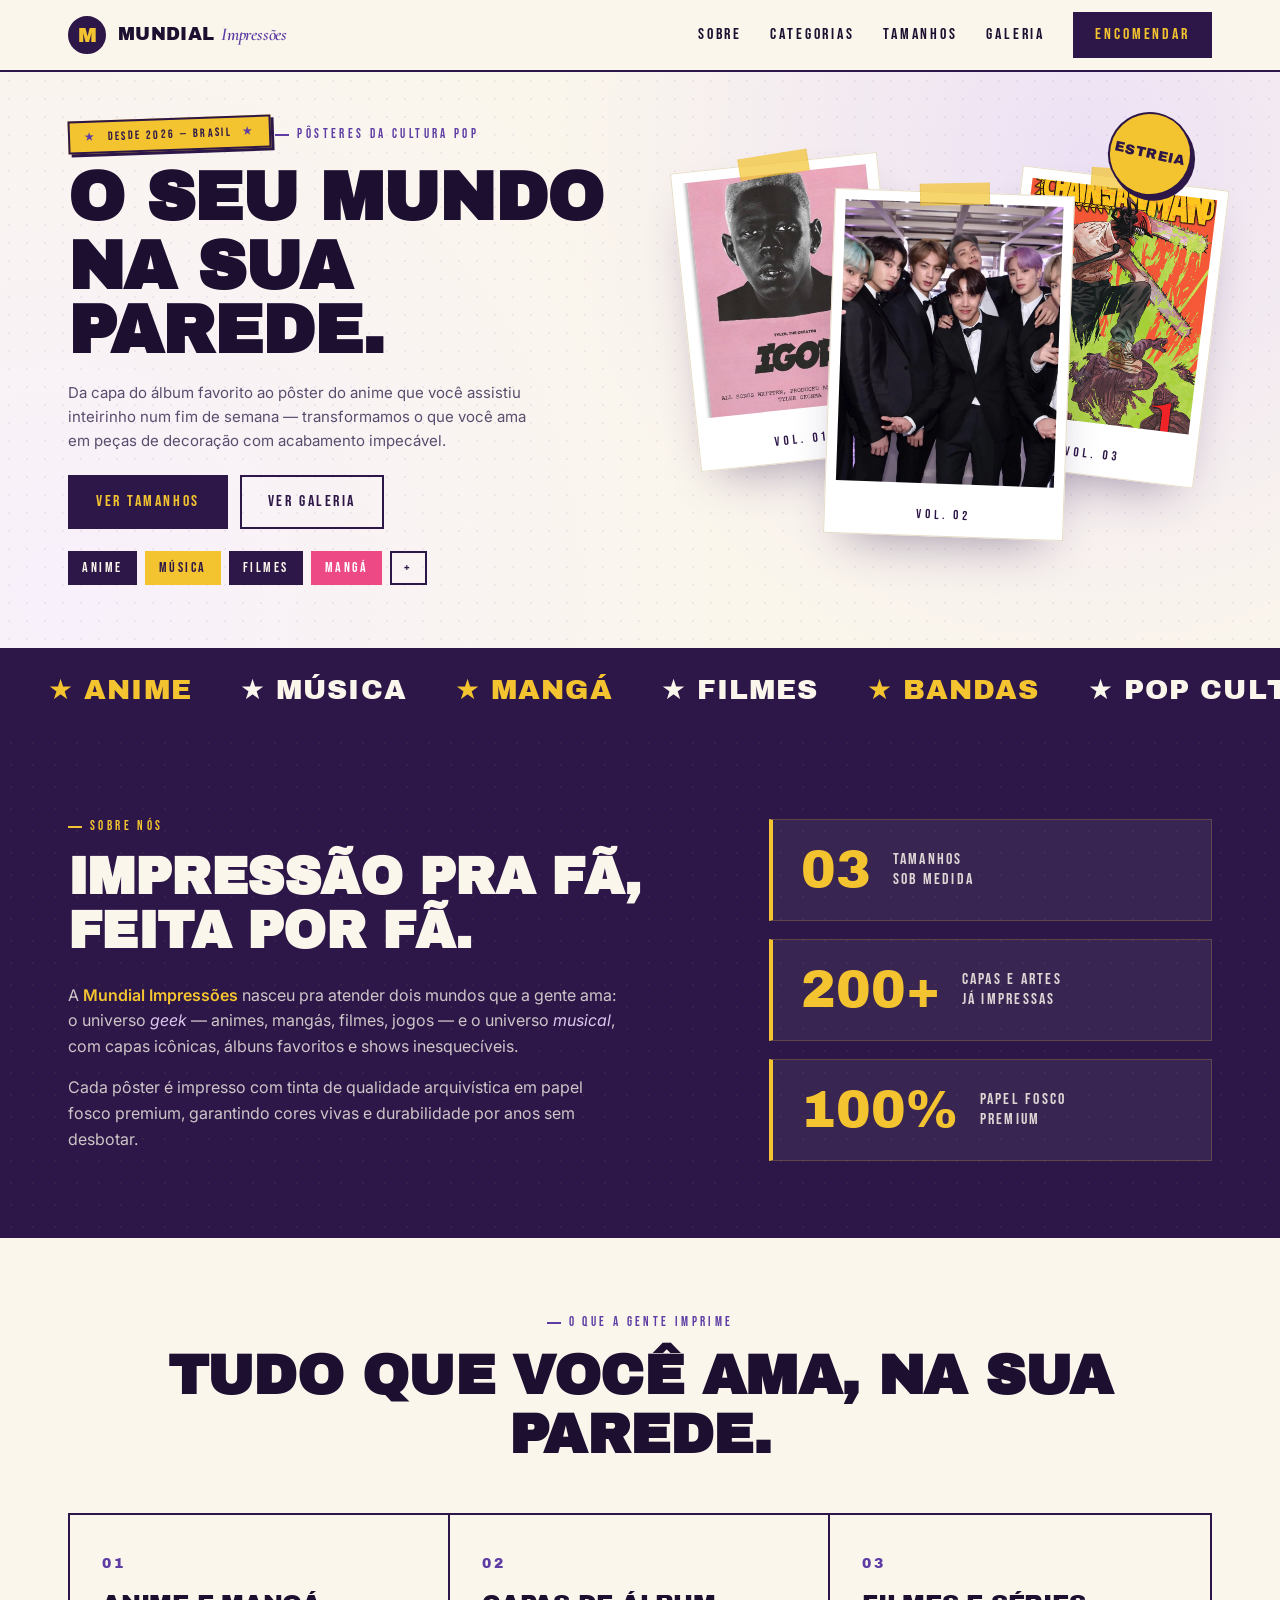
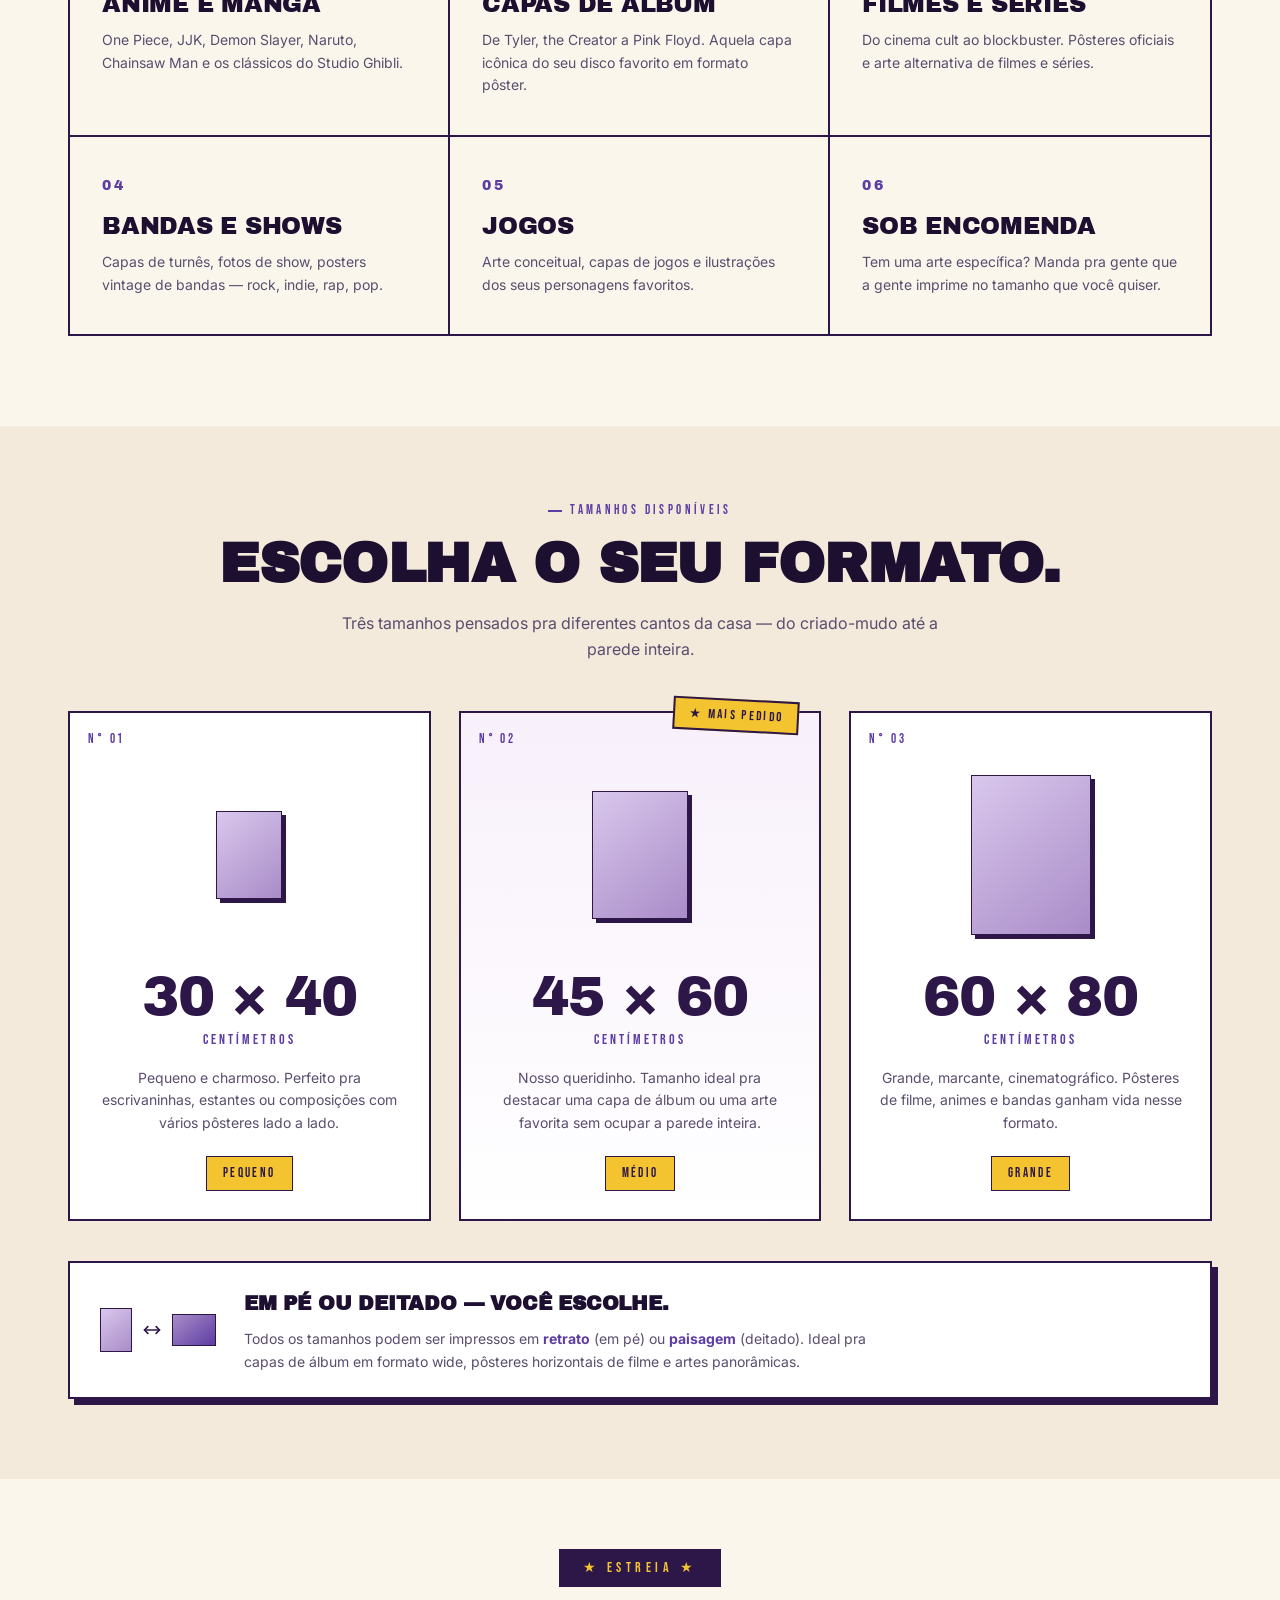
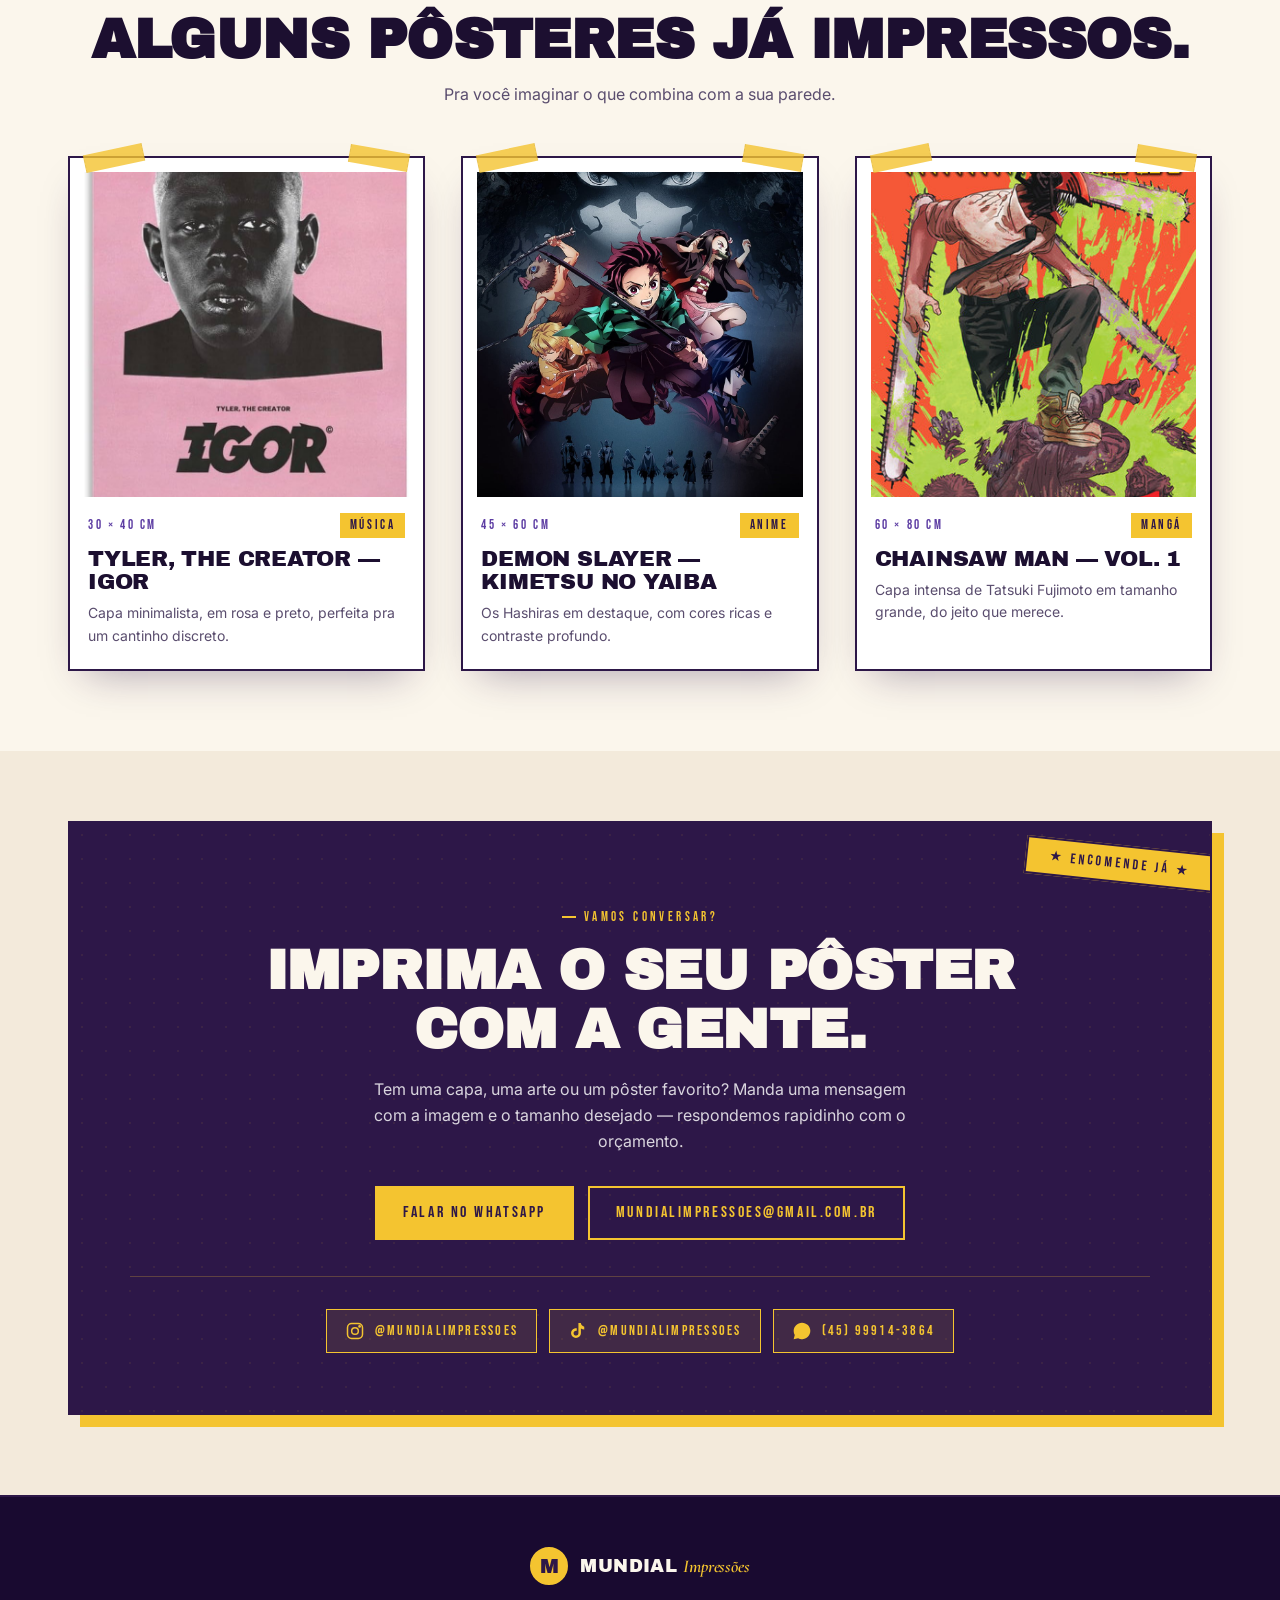
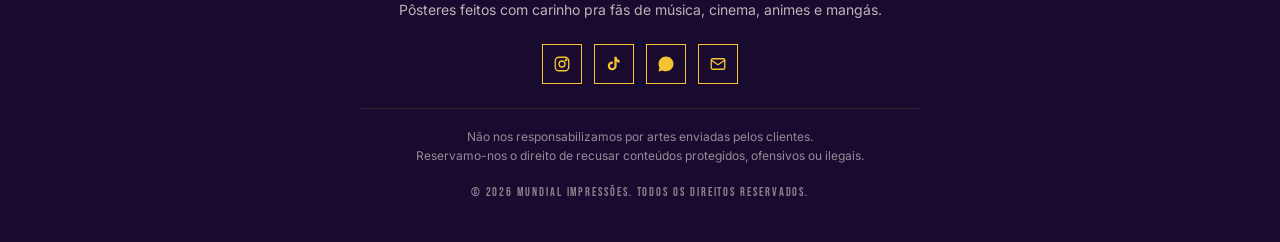
==== commit cd3d622f: "tome" ====
--- a/index.html
+++ b/index.html
@@ -4,7 +4,7 @@
     <meta charset="UTF-8" />
     <meta name="viewport" content="width=device-width, initial-scale=1.0" />
     <title>Mundial Impressões — Pôsteres da cultura pop</title>
-    <meta name="description" content="Mundial Impressões: pôsteres impressos em alta qualidade. Animes, mangás, capas de álbuns, filmes e tudo que você ama. Tamanhos 30x30, 60x60 e 80x60." />
+    <meta name="description" content="Mundial Impressões: pôsteres impressos em alta qualidade. Animes, mangás, capas de álbuns, filmes e tudo que você ama. Tamanhos 30x40, 45x60 e 60x80." />
     <link rel="preconnect" href="https://fonts.googleapis.com" />
     <link rel="preconnect" href="https://fonts.gstatic.com" crossorigin />
     <link href="https://fonts.googleapis.com/css2?family=Archivo+Black&family=Bebas+Neue&family=Cormorant+Garamond:ital,wght@0,500;0,600;1,500;1,600&family=Inter:wght@300;400;500;600&display=swap" rel="stylesheet" />
@@ -188,38 +188,35 @@
                 <article class="size-card">
                     <span class="size-catalog">N° 01</span>
                     <div class="size-illustration">
-                        <div class="size-shape size-shape-30"></div>
-                    </div>
-                    <h3>30 × 30</h3>
+                        <div class="size-shape size-shape-sm"></div>
+                    </div>
+                    <h3>30 × 40</h3>
                     <span class="size-unit">centímetros</span>
                     <p class="size-desc">Pequeno e charmoso. Perfeito pra escrivaninhas, estantes ou composições com vários pôsteres lado a lado.</p>
-                    <span class="size-tag">Quadrado</span>
+                    <span class="size-tag">Pequeno</span>
                 </article>
 
                 <article class="size-card size-card-featured">
                     <span class="size-catalog">N° 02</span>
                     <span class="size-best">★ Mais pedido</span>
                     <div class="size-illustration">
-                        <div class="size-shape size-shape-60"></div>
-                    </div>
-                    <h3>60 × 60</h3>
+                        <div class="size-shape size-shape-md"></div>
+                    </div>
+                    <h3>45 × 60</h3>
                     <span class="size-unit">centímetros</span>
                     <p class="size-desc">Nosso queridinho. Tamanho ideal pra destacar uma capa de álbum ou uma arte favorita sem ocupar a parede inteira.</p>
-                    <span class="size-tag">Quadrado</span>
+                    <span class="size-tag">Médio</span>
                 </article>
 
                 <article class="size-card">
                     <span class="size-catalog">N° 03</span>
                     <div class="size-illustration">
-                        <div class="size-shape-pair">
-                            <div class="size-shape size-shape-80"></div>
-                            <div class="size-shape size-shape-80-h"></div>
-                        </div>
-                    </div>
-                    <h3>80 × 60</h3>
+                        <div class="size-shape size-shape-lg"></div>
+                    </div>
+                    <h3>60 × 80</h3>
                     <span class="size-unit">centímetros</span>
-                    <p class="size-desc">Grande, marcante, cinematográfico. Pôsteres de filme, animes e bandas ganham vida — em pé ou deitado.</p>
-                    <span class="size-tag">Retrato ou paisagem</span>
+                    <p class="size-desc">Grande, marcante, cinematográfico. Pôsteres de filme, animes e bandas ganham vida nesse formato.</p>
+                    <span class="size-tag">Grande</span>
                 </article>
             </div>
 
@@ -264,7 +261,7 @@
                     </div>
                     <figcaption>
                         <div class="poster-meta">
-                            <span class="poster-size">30 × 30 cm</span>
+                            <span class="poster-size">30 × 40 cm</span>
                             <span class="poster-cat">Música</span>
                         </div>
                         <h3>Tyler, the Creator — IGOR</h3>
@@ -280,7 +277,7 @@
                     </div>
                     <figcaption>
                         <div class="poster-meta">
-                            <span class="poster-size">60 × 60 cm</span>
+                            <span class="poster-size">45 × 60 cm</span>
                             <span class="poster-cat">Anime</span>
                         </div>
                         <h3>Demon Slayer — Kimetsu no Yaiba</h3>
@@ -296,7 +293,7 @@
                     </div>
                     <figcaption>
                         <div class="poster-meta">
-                            <span class="poster-size">80 × 60 cm</span>
+                            <span class="poster-size">60 × 80 cm</span>
                             <span class="poster-cat">Mangá</span>
                         </div>
                         <h3>Chainsaw Man — Vol. 1</h3>
@@ -397,6 +394,11 @@
                 </li>
             </ul>
 
+            <p class="footer-disclaimer">
+                Não nos responsabilizamos por artes enviadas pelos clientes.<br/>
+                Reservamo-nos o direito de recusar conteúdos protegidos, ofensivos ou ilegais.
+            </p>
+
             <p class="footer-copy">© 2026 Mundial Impressões. Todos os direitos reservados.</p>
         </div>
     </footer>
--- a/styles.css
+++ b/styles.css
@@ -81,10 +81,10 @@
 .eyebrow {
     display: inline-block;
     font-family: var(--font-bebas);
-    font-size: 14px;
-    letter-spacing: 0.28em;
+    font-size: 13px;
+    letter-spacing: 0.26em;
     color: var(--color-purple);
-    margin-bottom: 18px;
+    margin-bottom: 14px;
     position: relative;
     padding-left: 22px;
 }
@@ -156,7 +156,7 @@
     display: flex;
     align-items: center;
     justify-content: space-between;
-    padding: 16px 28px;
+    padding: 12px 28px;
 }
 
 .brand {
@@ -235,10 +235,10 @@
     display: inline-flex;
     align-items: center;
     justify-content: center;
-    padding: 16px 32px;
+    padding: 12px 26px;
     border-radius: 0;
     font-family: var(--font-bebas);
-    font-size: 18px;
+    font-size: 16px;
     letter-spacing: 0.16em;
     transition: all .2s ease;
     cursor: pointer;
@@ -274,7 +274,7 @@
 
 .hero {
     position: relative;
-    padding: 72px 0 96px;
+    padding: 40px 0 56px;
     overflow: hidden;
 }
 
@@ -312,13 +312,13 @@
     gap: 10px;
     background: var(--color-yellow);
     color: var(--color-purple-dk);
-    padding: 6px 16px;
-    font-family: var(--font-bebas);
-    font-size: 13px;
+    padding: 5px 14px;
+    font-family: var(--font-bebas);
+    font-size: 12px;
     letter-spacing: 0.2em;
     border: 2px solid var(--color-purple-dk);
     transform: rotate(-2deg);
-    margin-bottom: 24px;
+    margin-bottom: 14px;
     box-shadow: 3px 3px 0 var(--color-purple-dk);
 }
 
@@ -328,25 +328,25 @@
 
 .hero-text h1 {
     line-height: 1;
-    margin-bottom: 28px;
+    margin-bottom: 18px;
     display: flex;
     flex-direction: column;
-    gap: 6px;
+    gap: 4px;
 }
 
 .hero-text h1 .kicker {
     font-family: var(--font-bebas);
-    font-size: 18px;
-    letter-spacing: 0.24em;
+    font-size: 15px;
+    letter-spacing: 0.22em;
     color: var(--color-purple);
     text-transform: uppercase;
-    margin-bottom: 8px;
+    margin-bottom: 6px;
 }
 
 .hero-text h1 .display {
     font-family: var(--font-display);
-    font-size: clamp(56px, 8vw, 104px);
-    line-height: 0.92;
+    font-size: clamp(40px, 5.4vw, 68px);
+    line-height: 0.95;
     text-transform: uppercase;
     color: var(--color-text);
     letter-spacing: -0.015em;
@@ -356,24 +356,24 @@
     font-family: var(--font-serif);
     font-style: italic;
     font-weight: 600;
-    font-size: clamp(48px, 7vw, 88px);
+    font-size: clamp(36px, 4.6vw, 60px);
     color: var(--color-purple);
     line-height: 1;
     letter-spacing: -0.02em;
 }
 
 .hero-lead {
-    font-size: 17px;
-    line-height: 1.7;
-    max-width: 480px;
-    margin-bottom: 32px;
+    font-size: 15px;
+    line-height: 1.6;
+    max-width: 460px;
+    margin-bottom: 22px;
 }
 
 .hero-actions {
     display: flex;
-    gap: 14px;
+    gap: 12px;
     flex-wrap: wrap;
-    margin-bottom: 36px;
+    margin-bottom: 22px;
 }
 
 .hero-tags {
@@ -414,13 +414,13 @@
 
 .hero-visual {
     position: relative;
-    height: 560px;
+    height: 480px;
 }
 
 .frame {
     position: absolute;
     background: white;
-    padding: 12px 12px 36px;
+    padding: 10px 10px 28px;
     box-shadow: var(--shadow-frame);
     border: 1px solid var(--color-border);
     overflow: visible;
@@ -460,27 +460,27 @@
 }
 
 .frame-a {
-    width: 230px;
-    height: 340px;
-    top: 60px;
+    width: 208px;
+    height: 300px;
+    top: 50px;
     left: 0;
     transform: rotate(-6deg);
     z-index: 1;
 }
 
 .frame-b {
-    width: 260px;
-    height: 380px;
-    top: 100px;
+    width: 240px;
+    height: 345px;
+    top: 80px;
     left: 50%;
     transform: translateX(-50%) rotate(2deg);
     z-index: 3;
 }
 
 .frame-c {
-    width: 230px;
-    height: 340px;
-    top: 80px;
+    width: 208px;
+    height: 300px;
+    top: 65px;
     right: 0;
     transform: rotate(7deg);
     z-index: 2;
@@ -489,9 +489,9 @@
 .hero-badge {
     position: absolute;
     top: 0;
-    right: 30px;
-    width: 100px;
-    height: 100px;
+    right: 20px;
+    width: 84px;
+    height: 84px;
     background: var(--color-yellow);
     border: 2px solid var(--color-purple-dk);
     border-radius: 50%;
@@ -500,7 +500,7 @@
     justify-content: center;
     text-align: center;
     font-family: var(--font-display);
-    font-size: 16px;
+    font-size: 14px;
     line-height: 1;
     color: var(--color-purple-dk);
     transform: rotate(12deg);
@@ -553,7 +553,7 @@
 ---------------------------------------------------- */
 
 .about {
-    padding: 110px 0;
+    padding: 80px 0 70px;
     background: var(--color-purple-dk);
     color: var(--color-bg);
     position: relative;
@@ -642,15 +642,14 @@
 ---------------------------------------------------- */
 
 .categories {
-    padding: 120px 0;
+    padding: 70px 0 90px;
     background: var(--color-bg);
     position: relative;
 }
 
 .section-head {
     text-align: center;
-    max-width: 680px;
-    margin: 0 auto 64px;
+    margin: 0 auto 48px;
 }
 
 .section-head h2 {
@@ -660,7 +659,8 @@
 .section-sub {
     font-size: 16px;
     line-height: 1.65;
-    margin-top: 8px;
+    margin: 8px auto 0;
+    max-width: 600px;
 }
 
 .category-grid {
@@ -723,7 +723,7 @@
 ---------------------------------------------------- */
 
 .sizes {
-    padding: 120px 0;
+    padding: 70px 0 80px;
     background: var(--color-bg-alt);
     position: relative;
 }
@@ -791,24 +791,9 @@
     position: relative;
 }
 
-.size-shape-30 { width: 90px; height: 90px; }
-.size-shape-60 { width: 130px; height: 130px; }
-.size-shape-80 { width: 90px; height: 120px; }
-
-.size-shape-pair {
-    display: flex;
-    align-items: center;
-    justify-content: center;
-    gap: 14px;
-}
-
-.size-shape-80-h {
-    width: 120px;
-    height: 90px;
-    background: linear-gradient(140deg, var(--color-lavender) 0%, var(--color-purple-lt) 100%);
-    border: 1.5px solid var(--color-purple-dk);
-    box-shadow: 4px 4px 0 var(--color-purple-dk);
-}
+.size-shape-sm { width: 66px; height: 88px; }
+.size-shape-md { width: 96px; height: 128px; }
+.size-shape-lg { width: 120px; height: 160px; }
 
 .size-card h3 {
     font-size: 56px;
@@ -848,10 +833,10 @@
 /* Orientation note */
 
 .orientation-note {
-    margin-top: 56px;
+    margin-top: 40px;
     background: white;
     border: 2px solid var(--color-purple-dk);
-    padding: 28px 32px;
+    padding: 24px 30px;
     display: flex;
     align-items: center;
     gap: 28px;
@@ -907,14 +892,14 @@
 ---------------------------------------------------- */
 
 .gallery {
-    padding: 110px 0;
+    padding: 70px 0 80px;
     background: var(--color-bg);
     position: relative;
 }
 
 .gallery-head {
     text-align: center;
-    margin-bottom: 64px;
+    margin-bottom: 48px;
 }
 
 .now-showing {
@@ -1040,7 +1025,7 @@
 ---------------------------------------------------- */
 
 .contact {
-    padding: 110px 0;
+    padding: 70px 0 80px;
     background: var(--color-bg-alt);
 }
 
@@ -1231,6 +1216,16 @@
     transform: translateY(-2px);
 }
 
+.footer-disclaimer {
+    font-size: 12px;
+    line-height: 1.6;
+    color: rgba(251, 246, 236, 0.55);
+    max-width: 560px;
+    margin: 0 auto 18px;
+    padding-top: 18px;
+    border-top: 1px solid rgba(244, 196, 48, 0.15);
+}
+
 .footer-copy {
     font-family: var(--font-bebas);
     font-size: 12px;
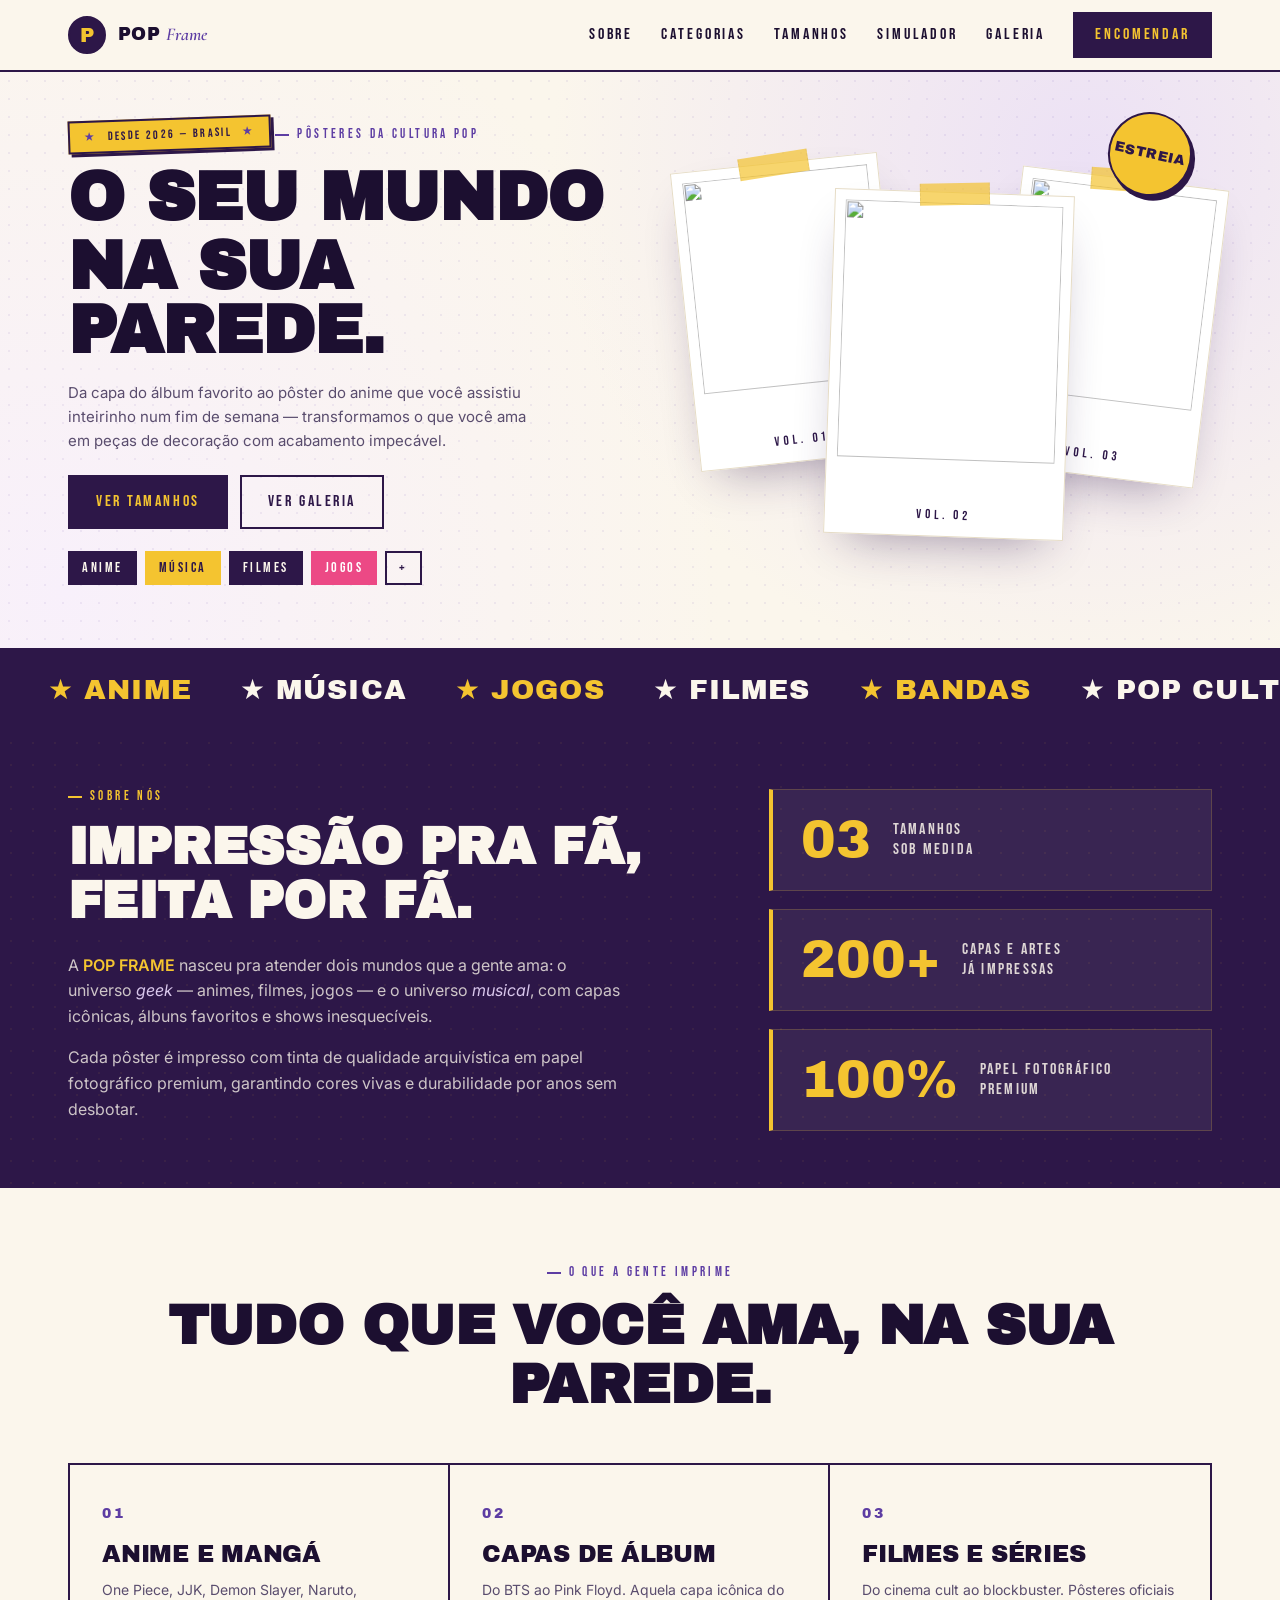
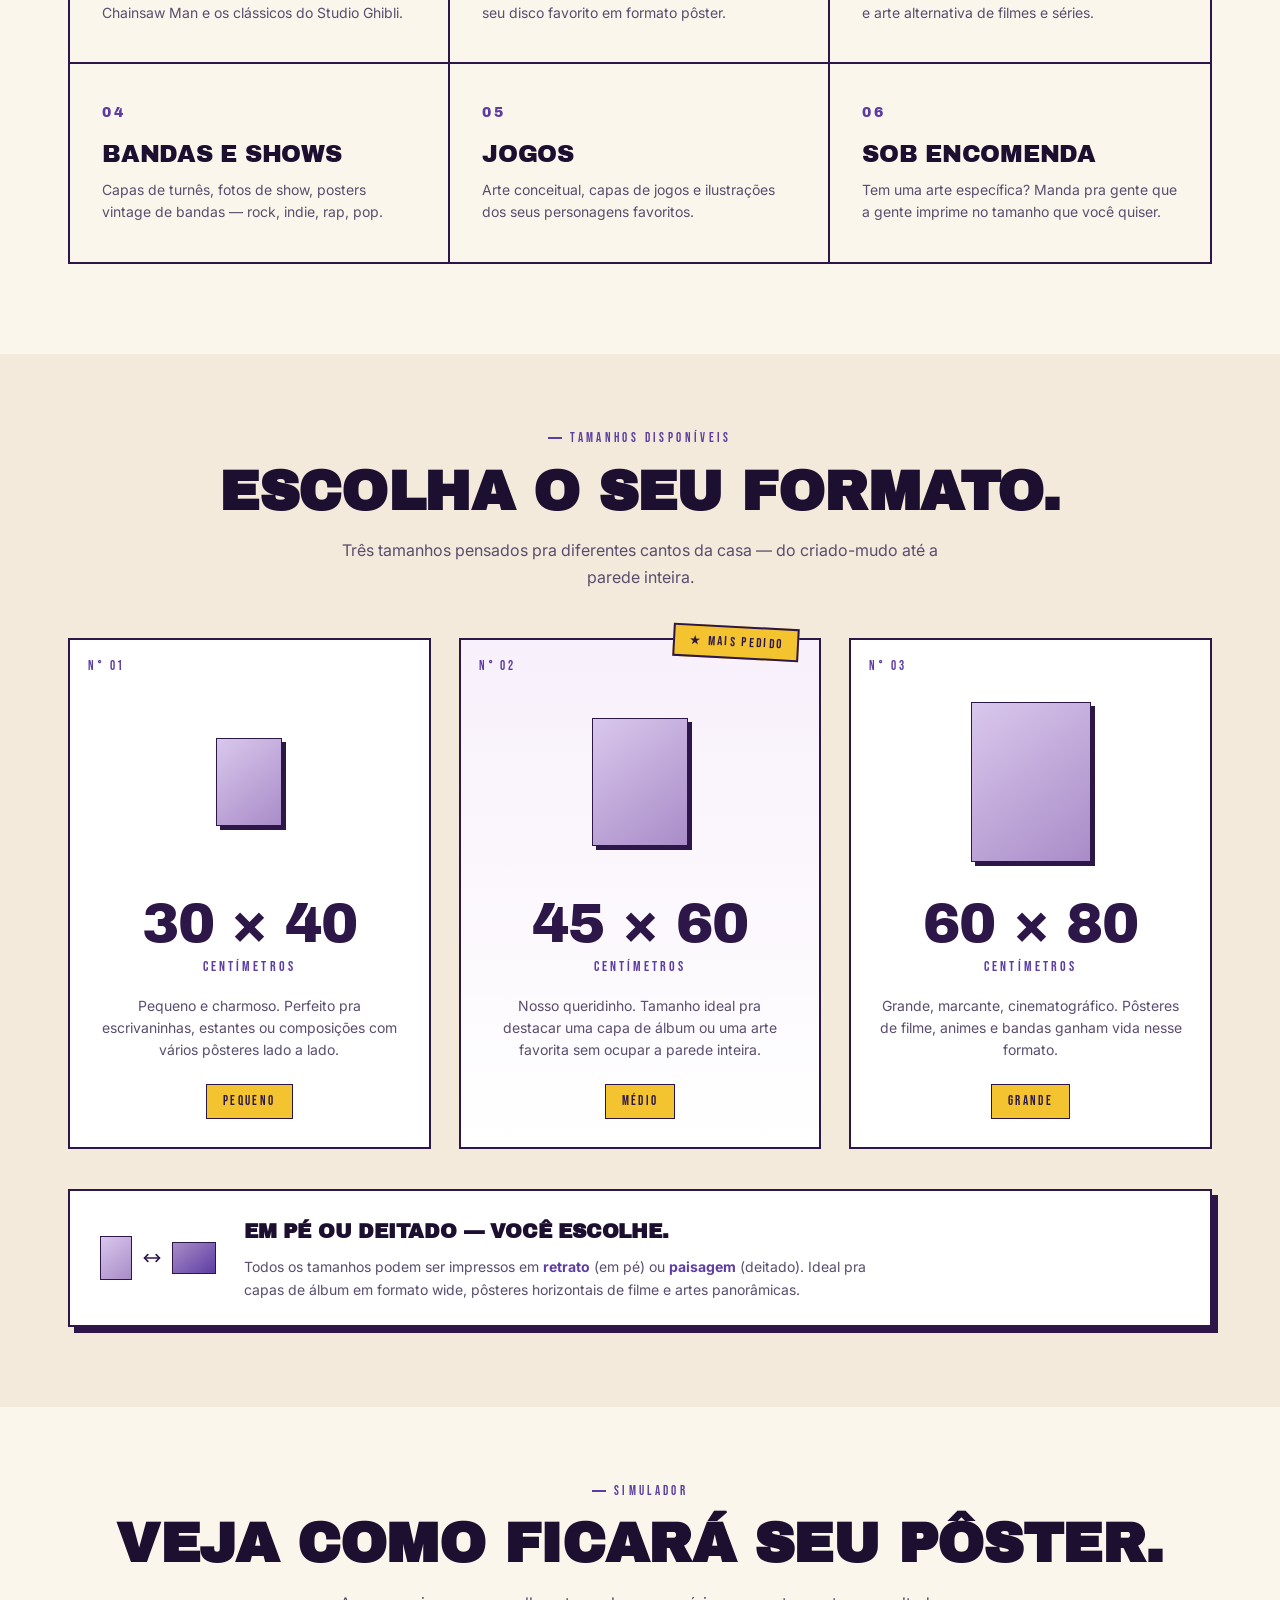
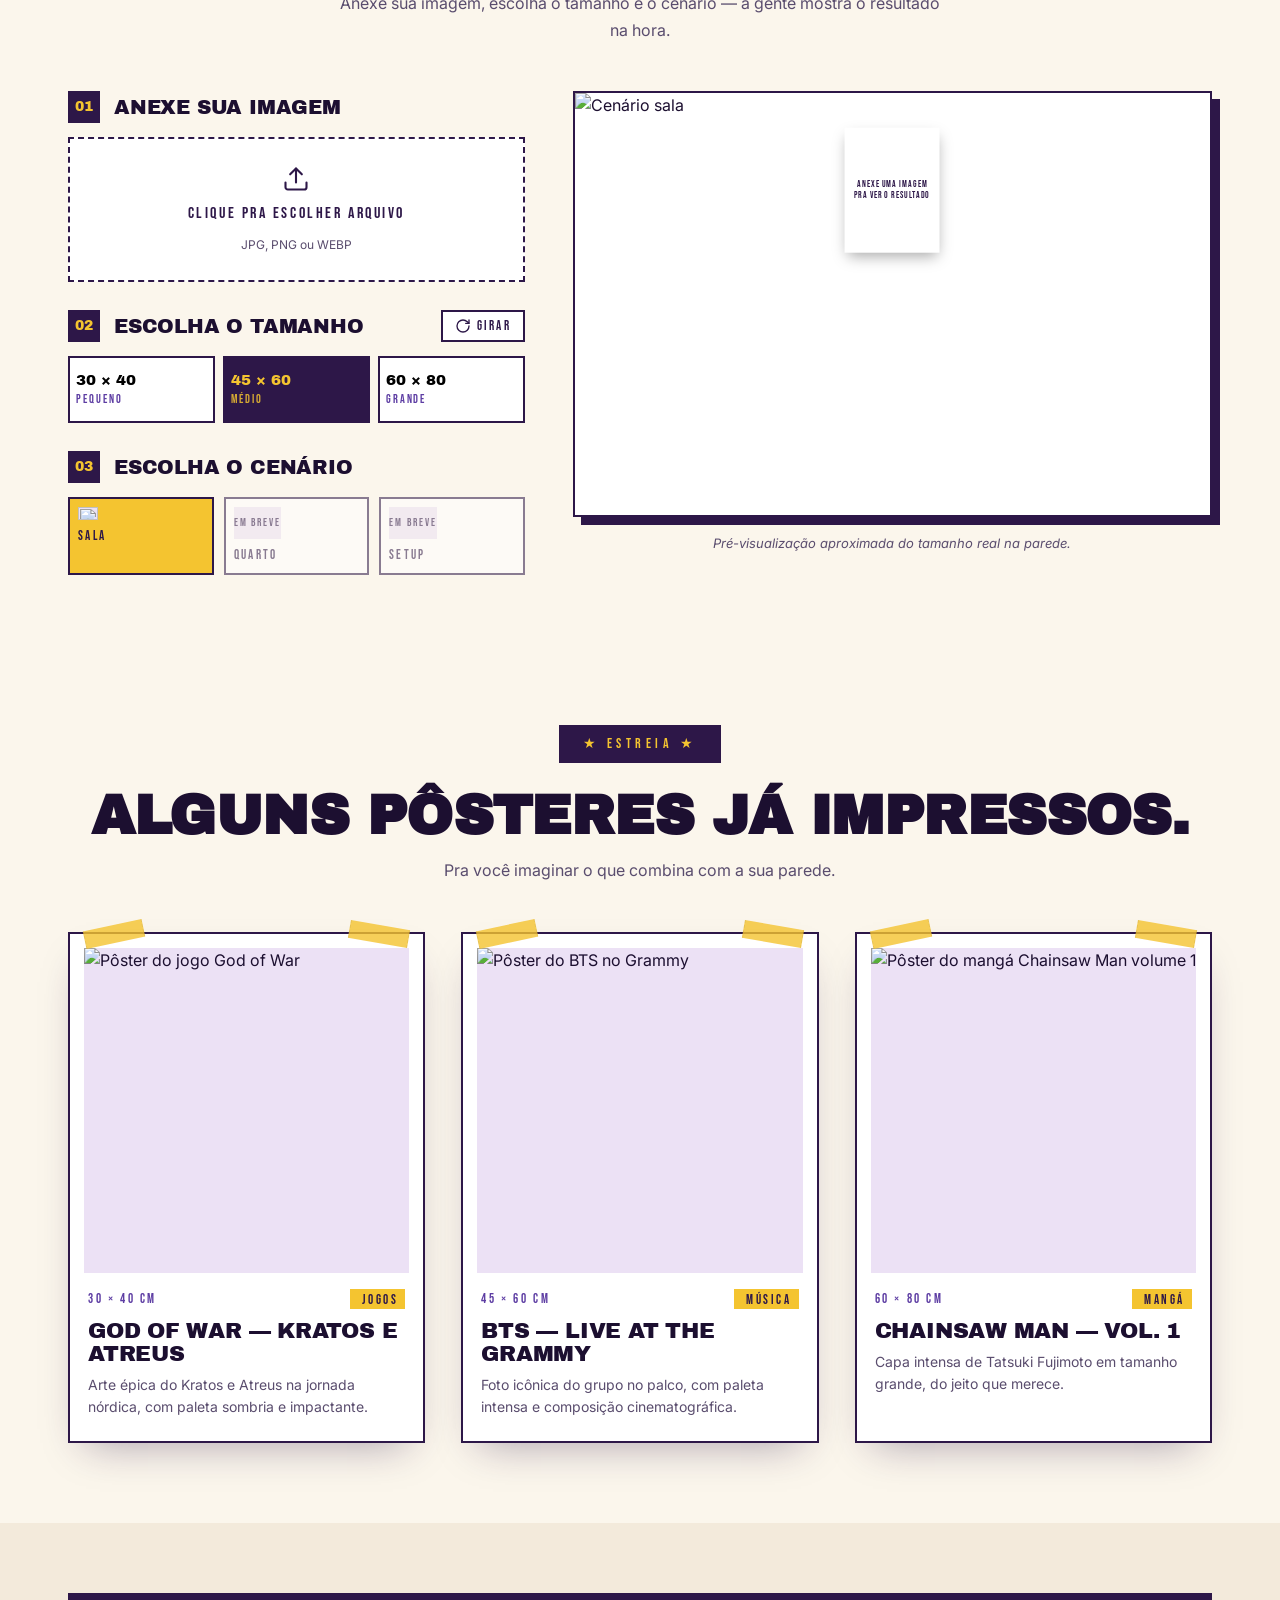
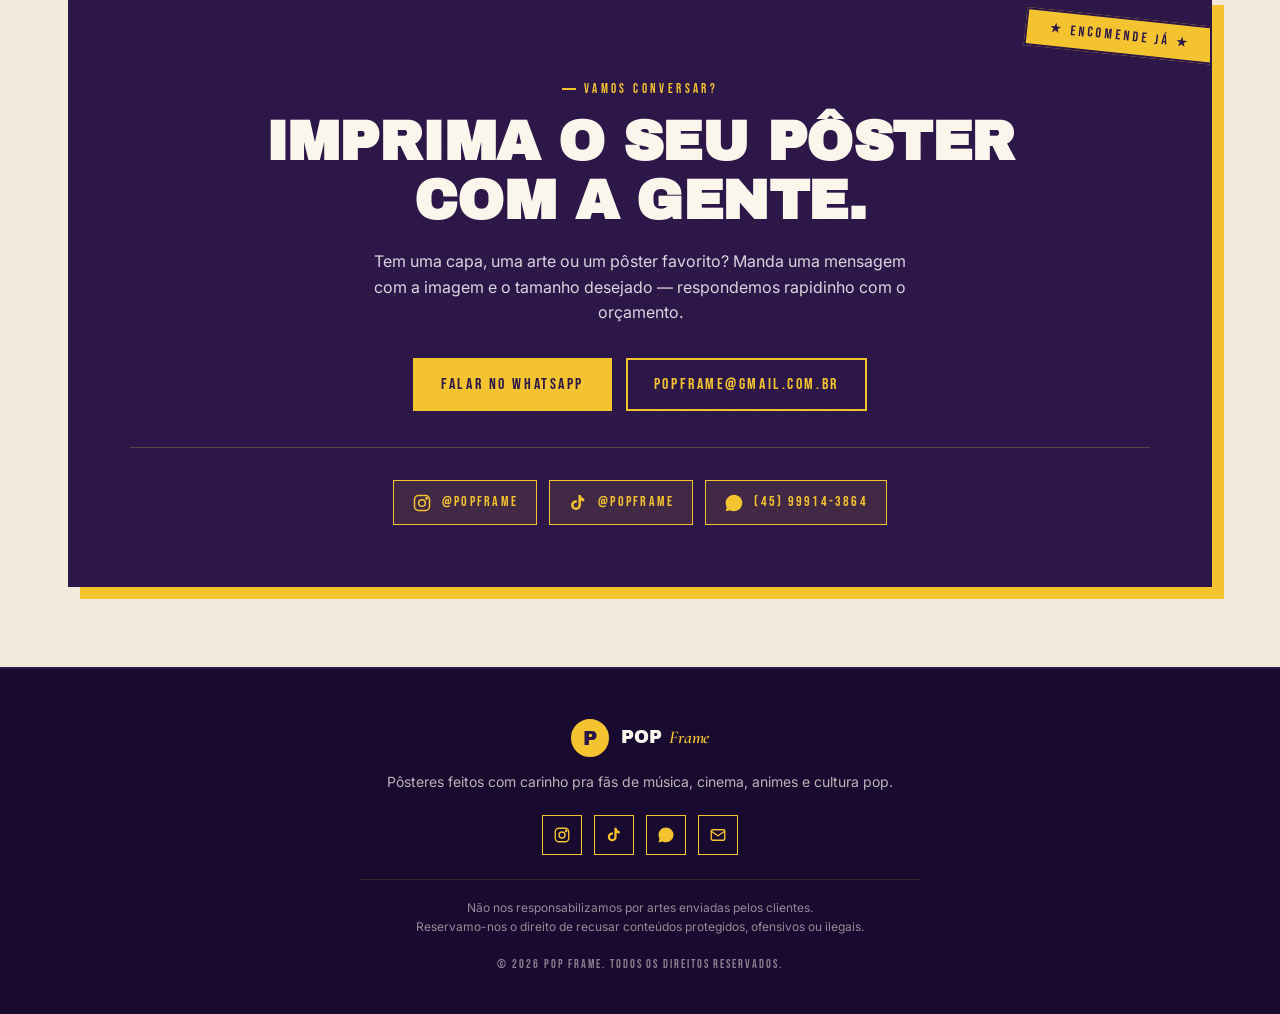
==== commit 9a9a4371: "Refinando" ====
--- a/index.html
+++ b/index.html
@@ -3,8 +3,8 @@
 <head>
     <meta charset="UTF-8" />
     <meta name="viewport" content="width=device-width, initial-scale=1.0" />
-    <title>Mundial Impressões — Pôsteres da cultura pop</title>
-    <meta name="description" content="Mundial Impressões: pôsteres impressos em alta qualidade. Animes, mangás, capas de álbuns, filmes e tudo que você ama. Tamanhos 30x40, 45x60 e 60x80." />
+    <title>POP FRAME — Pôsteres da cultura pop</title>
+    <meta name="description" content="POP FRAME: pôsteres impressos em alta qualidade. Animes, jogos, capas de álbuns, filmes e tudo que você ama. Tamanhos 30x40, 45x60 e 60x80." />
     <link rel="preconnect" href="https://fonts.googleapis.com" />
     <link rel="preconnect" href="https://fonts.gstatic.com" crossorigin />
     <link href="https://fonts.googleapis.com/css2?family=Archivo+Black&family=Bebas+Neue&family=Cormorant+Garamond:ital,wght@0,500;0,600;1,500;1,600&family=Inter:wght@300;400;500;600&display=swap" rel="stylesheet" />
@@ -15,13 +15,14 @@
     <header class="topbar">
         <div class="container topbar-inner">
             <a class="brand" href="#topo">
-                <span class="brand-mark">M</span>
-                <span class="brand-name">Mundial <em>Impressões</em></span>
+                <span class="brand-mark">P</span>
+                <span class="brand-name">POP <em>Frame</em></span>
             </a>
             <nav class="nav">
                 <a href="#sobre">Sobre</a>
                 <a href="#categorias">Categorias</a>
                 <a href="#tamanhos">Tamanhos</a>
+                <a href="#simulador">Simulador</a>
                 <a href="#galeria">Galeria</a>
                 <a href="#contato" class="nav-cta">Encomendar</a>
             </nav>
@@ -53,7 +54,7 @@
                     <li>ANIME</li>
                     <li>MÚSICA</li>
                     <li>FILMES</li>
-                    <li>MANGÁ</li>
+                    <li>JOGOS</li>
                     <li>+</li>
                 </ul>
             </div>
@@ -61,21 +62,21 @@
             <div class="hero-visual" aria-hidden="true">
                 <div class="frame frame-a">
                     <span class="tape tape-top"></span>
-                    <img src="assets/poster-igor.jpg" alt="" />
+                    <img src="assets/godofwar.webp" alt="" />
                     <span class="frame-tag">VOL. 01</span>
                 </div>
                 <div class="frame frame-b">
                     <span class="tape tape-top"></span>
-                    <img src="assets/bts-grammy.webp" alt="" />
+                    <img src="assets/bts.webp" alt="" />
                     <span class="frame-tag">VOL. 02</span>
                 </div>
                 <div class="frame frame-c">
                     <span class="tape tape-top"></span>
-                    <img src="assets/poster-chainsaw-man.jpg" alt="" />
+                    <img src="assets/chainsawman.jpg" alt="" />
                     <span class="frame-tag">VOL. 03</span>
                 </div>
                 <div class="hero-badge">
-                    ESTREIA<br/>
+                    ESTREIA
                 </div>
             </div>
         </div>
@@ -85,7 +86,7 @@
         <div class="marquee-track">
             <span>★ ANIME</span>
             <span>★ MÚSICA</span>
-            <span>★ MANGÁ</span>
+            <span>★ JOGOS</span>
             <span>★ FILMES</span>
             <span>★ BANDAS</span>
             <span>★ POP CULTURE</span>
@@ -93,7 +94,7 @@
             <span>★ VINIL</span>
             <span>★ ANIME</span>
             <span>★ MÚSICA</span>
-            <span>★ MANGÁ</span>
+            <span>★ JOGOS</span>
             <span>★ FILMES</span>
             <span>★ BANDAS</span>
             <span>★ POP CULTURE</span>
@@ -108,12 +109,12 @@
                 <span class="eyebrow eyebrow-light">Sobre nós</span>
                 <h2>Impressão pra fã,<br/>feita por fã.</h2>
                 <p>
-                    A <strong>Mundial Impressões</strong> nasceu pra atender dois mundos que a gente ama:
-                    o universo <em>geek</em> — animes, mangás, filmes, jogos — e o universo <em>musical</em>,
+                    A <strong>POP FRAME</strong> nasceu pra atender dois mundos que a gente ama:
+                    o universo <em>geek</em> — animes, filmes, jogos — e o universo <em>musical</em>,
                     com capas icônicas, álbuns favoritos e shows inesquecíveis.
                 </p>
                 <p>
-                    Cada pôster é impresso com tinta de qualidade arquivística em papel fosco premium,
+                    Cada pôster é impresso com tinta de qualidade arquivística em papel fotográfico premium,
                     garantindo cores vivas e durabilidade por anos sem desbotar.
                 </p>
             </div>
@@ -128,7 +129,7 @@
                 </div>
                 <div class="stat">
                     <span class="stat-num">100%</span>
-                    <span class="stat-label">papel fosco<br/>premium</span>
+                    <span class="stat-label">papel fotográfico<br/>premium</span>
                 </div>
             </div>
         </div>
@@ -150,7 +151,7 @@
                 <div class="cat-card">
                     <span class="cat-num">02</span>
                     <h3>Capas de Álbum</h3>
-                    <p>De Tyler, the Creator a Pink Floyd. Aquela capa icônica do seu disco favorito em formato pôster.</p>
+                    <p>Do BTS ao Pink Floyd. Aquela capa icônica do seu disco favorito em formato pôster.</p>
                 </div>
                 <div class="cat-card">
                     <span class="cat-num">03</span>
@@ -241,6 +242,104 @@
         </div>
     </section>
 
+    <section id="simulador" class="preview">
+        <div class="container">
+            <div class="section-head">
+                <span class="eyebrow">Simulador</span>
+                <h2>Veja como ficará seu pôster.</h2>
+                <p class="section-sub">Anexe sua imagem, escolha o tamanho e o cenário — a gente mostra o resultado na hora.</p>
+            </div>
+
+            <div class="preview-grid">
+                <div class="preview-controls">
+                    <div class="preview-step">
+                        <div class="step-head">
+                            <span class="step-num">01</span>
+                            <h3>Anexe sua imagem</h3>
+                        </div>
+                        <label class="upload-box" for="upload-input">
+                            <input type="file" id="upload-input" accept="image/*" hidden />
+                            <div class="upload-inner">
+                                <svg width="28" height="28" viewBox="0 0 24 24" fill="none" stroke="currentColor" stroke-width="1.8" stroke-linecap="round" stroke-linejoin="round">
+                                    <path d="M21 15v4a2 2 0 0 1-2 2H5a2 2 0 0 1-2-2v-4"/>
+                                    <polyline points="17 8 12 3 7 8"/>
+                                    <line x1="12" y1="3" x2="12" y2="15"/>
+                                </svg>
+                                <span class="upload-text">Clique pra escolher arquivo</span>
+                                <span class="upload-hint" id="upload-hint">JPG, PNG ou WEBP</span>
+                            </div>
+                        </label>
+                    </div>
+
+                    <div class="preview-step">
+                        <div class="step-head">
+                            <span class="step-num">02</span>
+                            <h3>Escolha o tamanho</h3>
+                            <button type="button" class="rotate-btn" id="rotate-btn" aria-label="Girar pôster">
+                                <svg width="16" height="16" viewBox="0 0 24 24" fill="none" stroke="currentColor" stroke-width="2" stroke-linecap="round" stroke-linejoin="round">
+                                    <path d="M21 12a9 9 0 1 1-9-9c2.5 0 4.7 1 6.4 2.6L21 8"/>
+                                    <polyline points="21 3 21 8 16 8"/>
+                                </svg>
+                                <span>Girar</span>
+                            </button>
+                        </div>
+                        <div class="size-options" id="size-options">
+                            <button type="button" class="size-option" data-size="30x40">
+                                <span class="size-option-num">30 × 40</span>
+                                <span class="size-option-label">Pequeno</span>
+                            </button>
+                            <button type="button" class="size-option active" data-size="45x60">
+                                <span class="size-option-num">45 × 60</span>
+                                <span class="size-option-label">Médio</span>
+                            </button>
+                            <button type="button" class="size-option" data-size="60x80">
+                                <span class="size-option-num">60 × 80</span>
+                                <span class="size-option-label">Grande</span>
+                            </button>
+                        </div>
+                    </div>
+
+                    <div class="preview-step">
+                        <div class="step-head">
+                            <span class="step-num">03</span>
+                            <h3>Escolha o cenário</h3>
+                        </div>
+                        <div class="scenario-options">
+                            <button type="button" class="scenario-option active" data-scenario="sala">
+                                <div class="scenario-thumb">
+                                    <img src="assets/mockup-sala.jpeg" alt="" />
+                                </div>
+                                <span class="scenario-label">Sala</span>
+                            </button>
+                            <button type="button" class="scenario-option disabled" disabled>
+                                <div class="scenario-thumb scenario-thumb-empty">
+                                    <span>Em breve</span>
+                                </div>
+                                <span class="scenario-label">Quarto</span>
+                            </button>
+                            <button type="button" class="scenario-option disabled" disabled>
+                                <div class="scenario-thumb scenario-thumb-empty">
+                                    <span>Em breve</span>
+                                </div>
+                                <span class="scenario-label">Setup</span>
+                            </button>
+                        </div>
+                    </div>
+                </div>
+
+                <div class="preview-display">
+                    <div class="preview-stage">
+                        <img class="preview-bg" src="assets/mockup-sala.jpeg" alt="Cenário sala" />
+                        <div class="preview-poster" id="preview-poster">
+                            <span class="preview-empty">Anexe uma imagem<br/>pra ver o resultado</span>
+                        </div>
+                    </div>
+                    <p class="preview-caption">Pré-visualização aproximada do tamanho real na parede.</p>
+                </div>
+            </div>
+        </div>
+    </section>
+
     <section id="galeria" class="gallery">
         <div class="container">
             <div class="gallery-head">
@@ -257,15 +356,15 @@
                     <span class="poster-tape poster-tape-tl"></span>
                     <span class="poster-tape poster-tape-tr"></span>
                     <div class="poster-image">
-                        <img src="assets/poster-igor.jpg" alt="Pôster do álbum IGOR de Tyler, the Creator" />
+                        <img src="assets/godofwar.webp" alt="Pôster do jogo God of War" />
                     </div>
                     <figcaption>
                         <div class="poster-meta">
                             <span class="poster-size">30 × 40 cm</span>
-                            <span class="poster-cat">Música</span>
-                        </div>
-                        <h3>Tyler, the Creator — IGOR</h3>
-                        <p>Capa minimalista, em rosa e preto, perfeita pra um cantinho discreto.</p>
+                            <span class="poster-cat">Jogos</span>
+                        </div>
+                        <h3>God of War — Kratos e Atreus</h3>
+                        <p>Arte épica do Kratos e Atreus na jornada nórdica, com paleta sombria e impactante.</p>
                     </figcaption>
                 </figure>
 
@@ -273,15 +372,15 @@
                     <span class="poster-tape poster-tape-tl"></span>
                     <span class="poster-tape poster-tape-tr"></span>
                     <div class="poster-image">
-                        <img src="assets/poster-demon-slayer.jpg" alt="Pôster do anime Demon Slayer com Tanjiro e Nezuko" />
+                        <img src="assets/bts.webp" alt="Pôster do BTS no Grammy" />
                     </div>
                     <figcaption>
                         <div class="poster-meta">
                             <span class="poster-size">45 × 60 cm</span>
-                            <span class="poster-cat">Anime</span>
-                        </div>
-                        <h3>Demon Slayer — Kimetsu no Yaiba</h3>
-                        <p>Os Hashiras em destaque, com cores ricas e contraste profundo.</p>
+                            <span class="poster-cat">Música</span>
+                        </div>
+                        <h3>BTS — Live at the Grammy</h3>
+                        <p>Foto icônica do grupo no palco, com paleta intensa e composição cinematográfica.</p>
                     </figcaption>
                 </figure>
 
@@ -289,7 +388,7 @@
                     <span class="poster-tape poster-tape-tl"></span>
                     <span class="poster-tape poster-tape-tr"></span>
                     <div class="poster-image">
-                        <img src="assets/poster-chainsaw-man.jpg" alt="Pôster do mangá Chainsaw Man volume 1" />
+                        <img src="assets/chainsawman.jpg" alt="Pôster do mangá Chainsaw Man volume 1" />
                     </div>
                     <figcaption>
                         <div class="poster-meta">
@@ -317,26 +416,26 @@
                 </p>
                 <div class="contact-actions">
                     <a class="btn btn-primary" href="https://wa.me/5545999143864" target="_blank" rel="noopener">Falar no WhatsApp</a>
-                    <a class="btn btn-ghost" href="mailto:mundialimpressoes@gmail.com.br">mundialimpressoes@gmail.com.br</a>
+                    <a class="btn btn-ghost" href="mailto:popframe@gmail.com.br">popframe@gmail.com.br</a>
                 </div>
 
                 <ul class="contact-socials">
                     <li>
-                        <a href="https://instagram.com/mundialimpressoes" target="_blank" rel="noopener" aria-label="Instagram">
+                        <a href="https://instagram.com/" target="_blank" rel="noopener" aria-label="Instagram">
                             <svg viewBox="0 0 24 24" width="20" height="20" fill="none" stroke="currentColor" stroke-width="1.8" stroke-linecap="round" stroke-linejoin="round">
                                 <rect x="3" y="3" width="18" height="18" rx="5"/>
                                 <circle cx="12" cy="12" r="4"/>
                                 <circle cx="17.5" cy="6.5" r="0.8" fill="currentColor"/>
                             </svg>
-                            <span>@mundialimpressoes</span>
+                            <span>@popframe</span>
                         </a>
                     </li>
                     <li>
-                        <a href="https://tiktok.com/@mundialimpressoes" target="_blank" rel="noopener" aria-label="TikTok">
+                        <a href="https://tiktok.com/@popframe" target="_blank" rel="noopener" aria-label="TikTok">
                             <svg viewBox="0 0 24 24" width="20" height="20" fill="currentColor">
                                 <path d="M19.5 6.8c-1.5-.3-2.8-1.2-3.5-2.5-.3-.5-.5-1.1-.5-1.7v-.3h-3v12.4c0 .5-.1 1-.4 1.4-.5.9-1.5 1.4-2.5 1.4-1.6 0-2.9-1.3-2.9-2.9s1.3-2.9 2.9-2.9c.3 0 .6 0 .9.1V8.7c-.3 0-.6-.1-.9-.1-3.3 0-5.9 2.7-5.9 5.9s2.7 5.9 5.9 5.9 5.9-2.7 5.9-5.9V9.1c1.2.7 2.6 1.2 4 1.2v-3c-.1 0 0 0 0-.5z"/>
                             </svg>
-                            <span>@mundialimpressoes</span>
+                            <span>@popframe</span>
                         </a>
                     </li>
                     <li>
@@ -355,14 +454,14 @@
     <footer class="footer">
         <div class="container footer-inner">
             <div class="footer-brand">
-                <span class="brand-mark">M</span>
-                <span class="brand-name">Mundial <em>Impressões</em></span>
-            </div>
-            <p class="footer-tag">Pôsteres feitos com carinho pra fãs de música, cinema, animes e mangás.</p>
+                <span class="brand-mark">P</span>
+                <span class="brand-name">POP <em>Frame</em></span>
+            </div>
+            <p class="footer-tag">Pôsteres feitos com carinho pra fãs de música, cinema, animes e cultura pop.</p>
 
             <ul class="footer-socials">
                 <li>
-                    <a href="https://instagram.com/mundialimpressoes" target="_blank" rel="noopener" aria-label="Instagram">
+                    <a href="https://instagram.com/popframe" target="_blank" rel="noopener" aria-label="Instagram">
                         <svg viewBox="0 0 24 24" width="18" height="18" fill="none" stroke="currentColor" stroke-width="1.8" stroke-linecap="round" stroke-linejoin="round">
                             <rect x="3" y="3" width="18" height="18" rx="5"/>
                             <circle cx="12" cy="12" r="4"/>
@@ -371,7 +470,7 @@
                     </a>
                 </li>
                 <li>
-                    <a href="https://tiktok.com/@mundialimpressoes" target="_blank" rel="noopener" aria-label="TikTok">
+                    <a href="https://tiktok.com/@popframe" target="_blank" rel="noopener" aria-label="TikTok">
                         <svg viewBox="0 0 24 24" width="18" height="18" fill="currentColor">
                             <path d="M19.5 6.8c-1.5-.3-2.8-1.2-3.5-2.5-.3-.5-.5-1.1-.5-1.7v-.3h-3v12.4c0 .5-.1 1-.4 1.4-.5.9-1.5 1.4-2.5 1.4-1.6 0-2.9-1.3-2.9-2.9s1.3-2.9 2.9-2.9c.3 0 .6 0 .9.1V8.7c-.3 0-.6-.1-.9-.1-3.3 0-5.9 2.7-5.9 5.9s2.7 5.9 5.9 5.9 5.9-2.7 5.9-5.9V9.1c1.2.7 2.6 1.2 4 1.2v-3c-.1 0 0 0 0-.5z"/>
                         </svg>
@@ -385,7 +484,7 @@
                     </a>
                 </li>
                 <li>
-                    <a href="mailto:mundialimpressoes@gmail.com.br" aria-label="Email">
+                    <a href="mailto:popframe@gmail.com.br" aria-label="Email">
                         <svg viewBox="0 0 24 24" width="18" height="18" fill="none" stroke="currentColor" stroke-width="1.8" stroke-linecap="round" stroke-linejoin="round">
                             <rect x="3" y="5" width="18" height="14" rx="2"/>
                             <path d="m3 7 9 6 9-6"/>
@@ -399,9 +498,77 @@
                 Reservamo-nos o direito de recusar conteúdos protegidos, ofensivos ou ilegais.
             </p>
 
-            <p class="footer-copy">© 2026 Mundial Impressões. Todos os direitos reservados.</p>
+            <p class="footer-copy">© 2026 POP FRAME. Todos os direitos reservados.</p>
         </div>
     </footer>
+
+    <script>
+        (function() {
+            const uploadInput   = document.getElementById('upload-input');
+            const uploadHint    = document.getElementById('upload-hint');
+            const previewPoster = document.getElementById('preview-poster');
+            const sizeOptions   = document.querySelectorAll('#size-options .size-option');
+            const rotateBtn     = document.getElementById('rotate-btn');
+
+            // Mapeamento aproximado entre o tamanho do pôster e a largura
+            // ocupada na parede do cenário (em % do palco). A versão paisagem
+            // tem largura maior pois o lado longo passa a ser a horizontal.
+            const sizeMap = {
+                portrait: {
+                    '30x40': 10,
+                    '45x60': 14,
+                    '60x80': 19
+                },
+                landscape: {
+                    '30x40': 13.3,
+                    '45x60': 18.7,
+                    '60x80': 25.3
+                }
+            };
+
+            let currentSize = '45x60';
+            let isLandscape = false;
+
+            function updatePoster() {
+                const orientation = isLandscape ? 'landscape' : 'portrait';
+                previewPoster.style.width = sizeMap[orientation][currentSize] + '%';
+                previewPoster.style.aspectRatio = isLandscape ? '4 / 3' : '3 / 4';
+            }
+
+            // Upload de imagem
+            uploadInput.addEventListener('change', (e) => {
+                const file = e.target.files[0];
+                if (!file) return;
+
+                uploadHint.textContent = file.name;
+
+                const reader = new FileReader();
+                reader.onload = (ev) => {
+                    previewPoster.style.backgroundImage = `url(${ev.target.result})`;
+                    const empty = previewPoster.querySelector('.preview-empty');
+                    if (empty) empty.remove();
+                };
+                reader.readAsDataURL(file);
+            });
+
+            // Seleção de tamanho
+            sizeOptions.forEach(btn => {
+                btn.addEventListener('click', () => {
+                    sizeOptions.forEach(b => b.classList.remove('active'));
+                    btn.classList.add('active');
+                    currentSize = btn.dataset.size;
+                    updatePoster();
+                });
+            });
+
+            // Girar pôster
+            rotateBtn.addEventListener('click', () => {
+                isLandscape = !isLandscape;
+                rotateBtn.classList.toggle('active', isLandscape);
+                updatePoster();
+            });
+        })();
+    </script>
 
 </body>
 </html>
--- a/styles.css
+++ b/styles.css
@@ -553,7 +553,7 @@
 ---------------------------------------------------- */
 
 .about {
-    padding: 80px 0 70px;
+    padding: 50px 0 50px;
     background: var(--color-purple-dk);
     color: var(--color-bg);
     position: relative;
@@ -972,6 +972,7 @@
     overflow: hidden;
     background: var(--color-lavender-soft);
     margin-bottom: 16px;
+    aspect-ratio: 1 / 1;
 }
 
 .poster-image img {
@@ -980,10 +981,6 @@
     object-fit: cover;
 }
 
-.poster-image {
-    aspect-ratio: 1 / 1;
-}
-
 .poster-meta {
     display: flex;
     justify-content: space-between;
@@ -1002,7 +999,10 @@
 .poster-cat {
     background: var(--color-yellow);
     color: var(--color-purple-dk);
-    padding: 2px 10px;
+    padding: 5px 7px 2px 12px;
+    line-height: 1;
+    display: inline-flex;
+    align-items: center;
 }
 
 .poster figcaption h3 {
@@ -1018,6 +1018,315 @@
     padding: 0 4px;
     color: var(--color-text-soft);
     line-height: 1.6;
+}
+
+/* ----------------------------------------------------
+   Preview / Simulador
+---------------------------------------------------- */
+
+.preview {
+    padding: 70px 0 80px;
+    background: var(--color-bg);
+    position: relative;
+}
+
+.preview-grid {
+    display: grid;
+    grid-template-columns: 1fr 1.4fr;
+    gap: 48px;
+    align-items: start;
+}
+
+.preview-step {
+    margin-bottom: 28px;
+}
+
+.preview-step:last-child {
+    margin-bottom: 0;
+}
+
+.step-head {
+    display: flex;
+    align-items: center;
+    gap: 14px;
+    margin-bottom: 14px;
+}
+
+.step-num {
+    display: inline-flex;
+    align-items: center;
+    justify-content: center;
+    width: 32px;
+    height: 32px;
+    background: var(--color-purple-dk);
+    color: var(--color-yellow);
+    font-family: var(--font-display);
+    font-size: 14px;
+    flex-shrink: 0;
+}
+
+.step-head h3 {
+    font-size: 20px;
+    color: var(--color-text);
+    line-height: 1;
+}
+
+.rotate-btn {
+    margin-left: auto;
+    background: white;
+    border: 2px solid var(--color-purple-dk);
+    padding: 6px 12px;
+    cursor: pointer;
+    display: inline-flex;
+    align-items: center;
+    gap: 6px;
+    font-family: var(--font-bebas);
+    font-size: 13px;
+    letter-spacing: 0.16em;
+    color: var(--color-purple-dk);
+    transition: background .2s ease, transform .15s ease, box-shadow .15s ease;
+}
+
+.rotate-btn:hover {
+    transform: translate(-2px, -2px);
+    box-shadow: 4px 4px 0 var(--color-purple-dk);
+}
+
+.rotate-btn.active {
+    background: var(--color-yellow);
+}
+
+.rotate-btn svg {
+    transition: transform .35s ease;
+}
+
+.rotate-btn.active svg {
+    transform: rotate(-90deg);
+}
+
+/* Upload box */
+
+.upload-box {
+    display: block;
+    width: 100%;
+    border: 2px dashed var(--color-purple-dk);
+    background: white;
+    padding: 26px 20px;
+    cursor: pointer;
+    transition: background .2s ease, transform .2s ease;
+}
+
+.upload-box:hover {
+    background: var(--color-lavender-soft);
+    transform: translate(-2px, -2px);
+    box-shadow: 4px 4px 0 var(--color-purple-dk);
+}
+
+.upload-inner {
+    display: flex;
+    flex-direction: column;
+    align-items: center;
+    gap: 8px;
+    color: var(--color-purple-dk);
+    text-align: center;
+}
+
+.upload-text {
+    font-family: var(--font-bebas);
+    font-size: 16px;
+    letter-spacing: 0.16em;
+}
+
+.upload-hint {
+    font-size: 12px;
+    color: var(--color-text-soft);
+    word-break: break-word;
+    max-width: 100%;
+}
+
+/* Size options */
+
+.size-options {
+    display: grid;
+    grid-template-columns: repeat(3, 1fr);
+    gap: 8px;
+}
+
+.size-option {
+    background: white;
+    border: 2px solid var(--color-purple-dk);
+    padding: 14px 6px;
+    cursor: pointer;
+    text-align: center;
+    transition: transform .15s ease, box-shadow .15s ease, background .2s ease;
+    display: flex;
+    flex-direction: column;
+    gap: 4px;
+    font-family: inherit;
+}
+
+.size-option:hover:not(.active) {
+    transform: translate(-2px, -2px);
+    box-shadow: 4px 4px 0 var(--color-purple-dk);
+}
+
+.size-option.active {
+    background: var(--color-purple-dk);
+    color: var(--color-yellow);
+}
+
+.size-option-num {
+    font-family: var(--font-display);
+    font-size: 15px;
+    color: inherit;
+}
+
+.size-option-label {
+    font-family: var(--font-bebas);
+    font-size: 12px;
+    letter-spacing: 0.16em;
+    color: var(--color-purple);
+}
+
+.size-option.active .size-option-label {
+    color: var(--color-yellow);
+    opacity: 0.85;
+}
+
+/* Scenario options */
+
+.scenario-options {
+    display: grid;
+    grid-template-columns: repeat(3, 1fr);
+    gap: 10px;
+}
+
+.scenario-option {
+    background: white;
+    border: 2px solid var(--color-purple-dk);
+    padding: 8px 8px 10px;
+    cursor: pointer;
+    text-align: center;
+    transition: transform .15s ease, box-shadow .15s ease, background .2s ease;
+    display: flex;
+    flex-direction: column;
+    gap: 8px;
+    font-family: inherit;
+}
+
+.scenario-option:hover:not(.disabled):not(.active) {
+    transform: translate(-2px, -2px);
+    box-shadow: 4px 4px 0 var(--color-purple-dk);
+}
+
+.scenario-option.active {
+    background: var(--color-yellow);
+}
+
+.scenario-option.disabled {
+    cursor: not-allowed;
+    opacity: 0.55;
+}
+
+.scenario-thumb {
+    aspect-ratio: 3 / 2;
+    overflow: hidden;
+    background: var(--color-lavender-soft);
+}
+
+.scenario-thumb img {
+    width: 100%;
+    height: 100%;
+    object-fit: cover;
+}
+
+.scenario-thumb-empty {
+    display: flex;
+    align-items: center;
+    justify-content: center;
+    background: var(--color-lavender-soft);
+    color: var(--color-purple-dk);
+    font-family: var(--font-bebas);
+    font-size: 11px;
+    letter-spacing: 0.18em;
+    text-transform: uppercase;
+}
+
+.scenario-label {
+    font-family: var(--font-bebas);
+    font-size: 13px;
+    letter-spacing: 0.18em;
+    color: var(--color-purple-dk);
+}
+
+/* Preview stage */
+
+.preview-stage {
+    position: relative;
+    background: white;
+    border: 2px solid var(--color-purple-dk);
+    overflow: hidden;
+    aspect-ratio: 3 / 2;
+    box-shadow: 8px 8px 0 var(--color-purple-dk);
+}
+
+.preview-bg {
+    width: 100%;
+    height: 100%;
+    object-fit: cover;
+    display: block;
+}
+
+.preview-poster {
+    position: absolute;
+    top: 23%;
+    left: 50%;
+    transform: translate(-50%, -50%);
+    aspect-ratio: 3 / 4;
+    width: 14%;
+    background-color: white;
+    background-size: cover;
+    background-position: center;
+    box-shadow:
+        0 0 0 3px white,
+        0 6px 14px rgba(0, 0, 0, 0.35);
+    transition: width 0.35s ease;
+    display: flex;
+    align-items: center;
+    justify-content: center;
+}
+
+.preview-empty {
+    font-family: var(--font-bebas);
+    font-size: 9px;
+    letter-spacing: 0.1em;
+    color: var(--color-purple-dk);
+    text-align: center;
+    padding: 6px;
+    line-height: 1.3;
+    text-transform: uppercase;
+}
+
+.preview-caption {
+    font-size: 13px;
+    color: var(--color-text-soft);
+    text-align: center;
+    margin-top: 16px;
+    font-style: italic;
+}
+
+@media (max-width: 960px) {
+    .preview-grid {
+        grid-template-columns: 1fr;
+        gap: 32px;
+    }
+}
+
+@media (max-width: 540px) {
+    .size-options,
+    .scenario-options {
+        grid-template-columns: 1fr;
+    }
 }
 
 /* ----------------------------------------------------
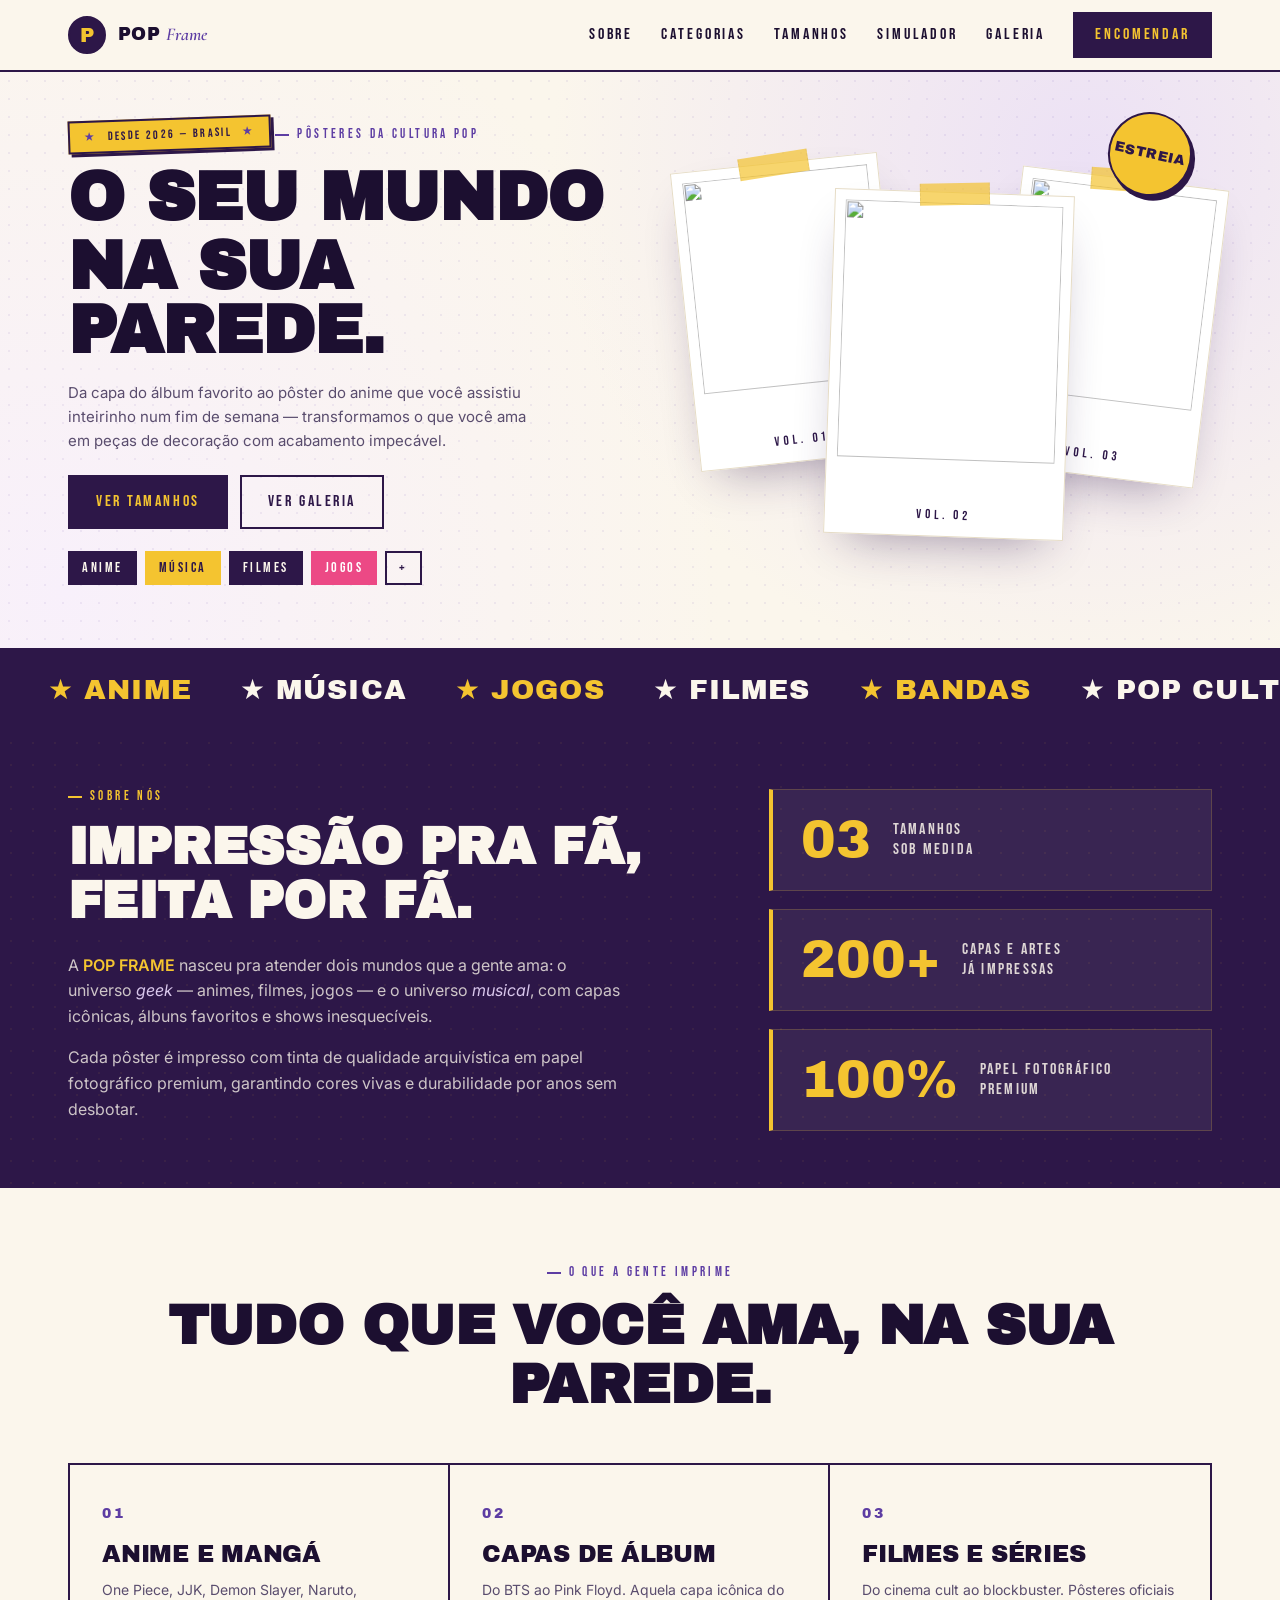
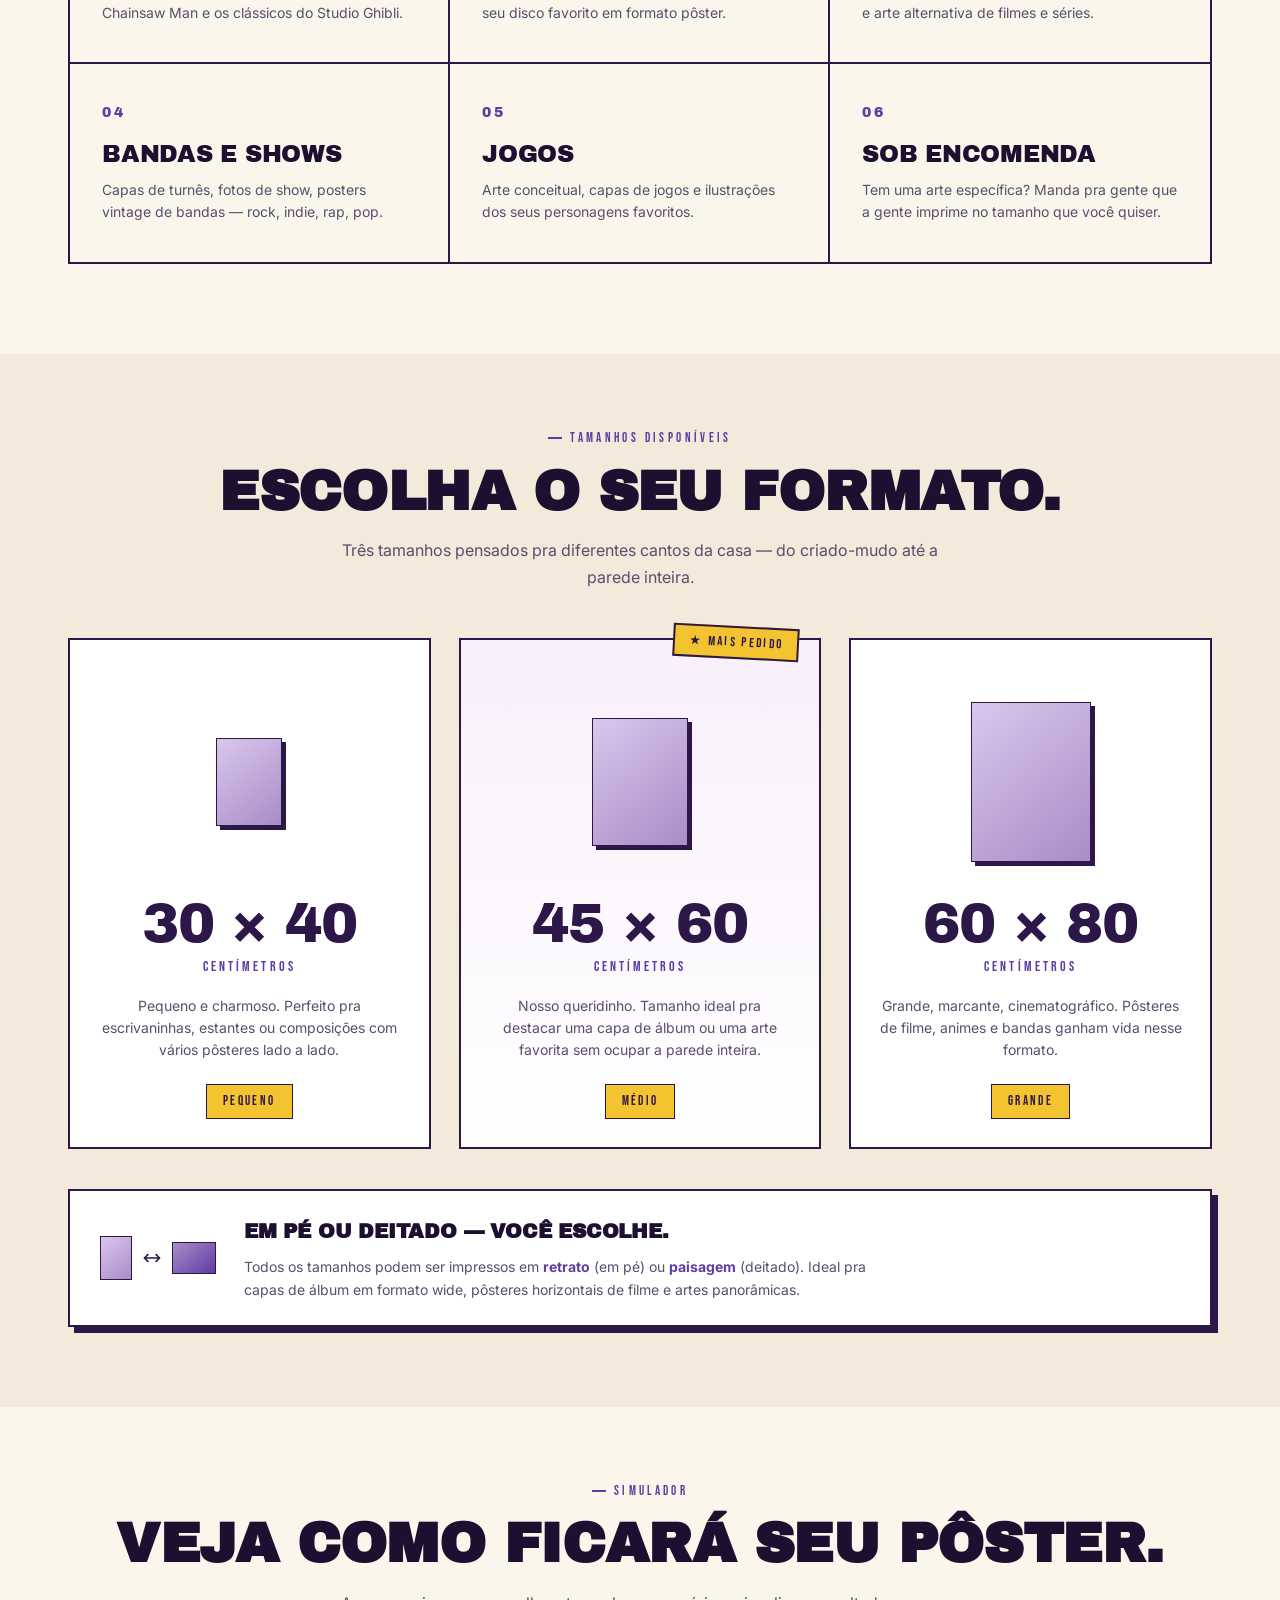
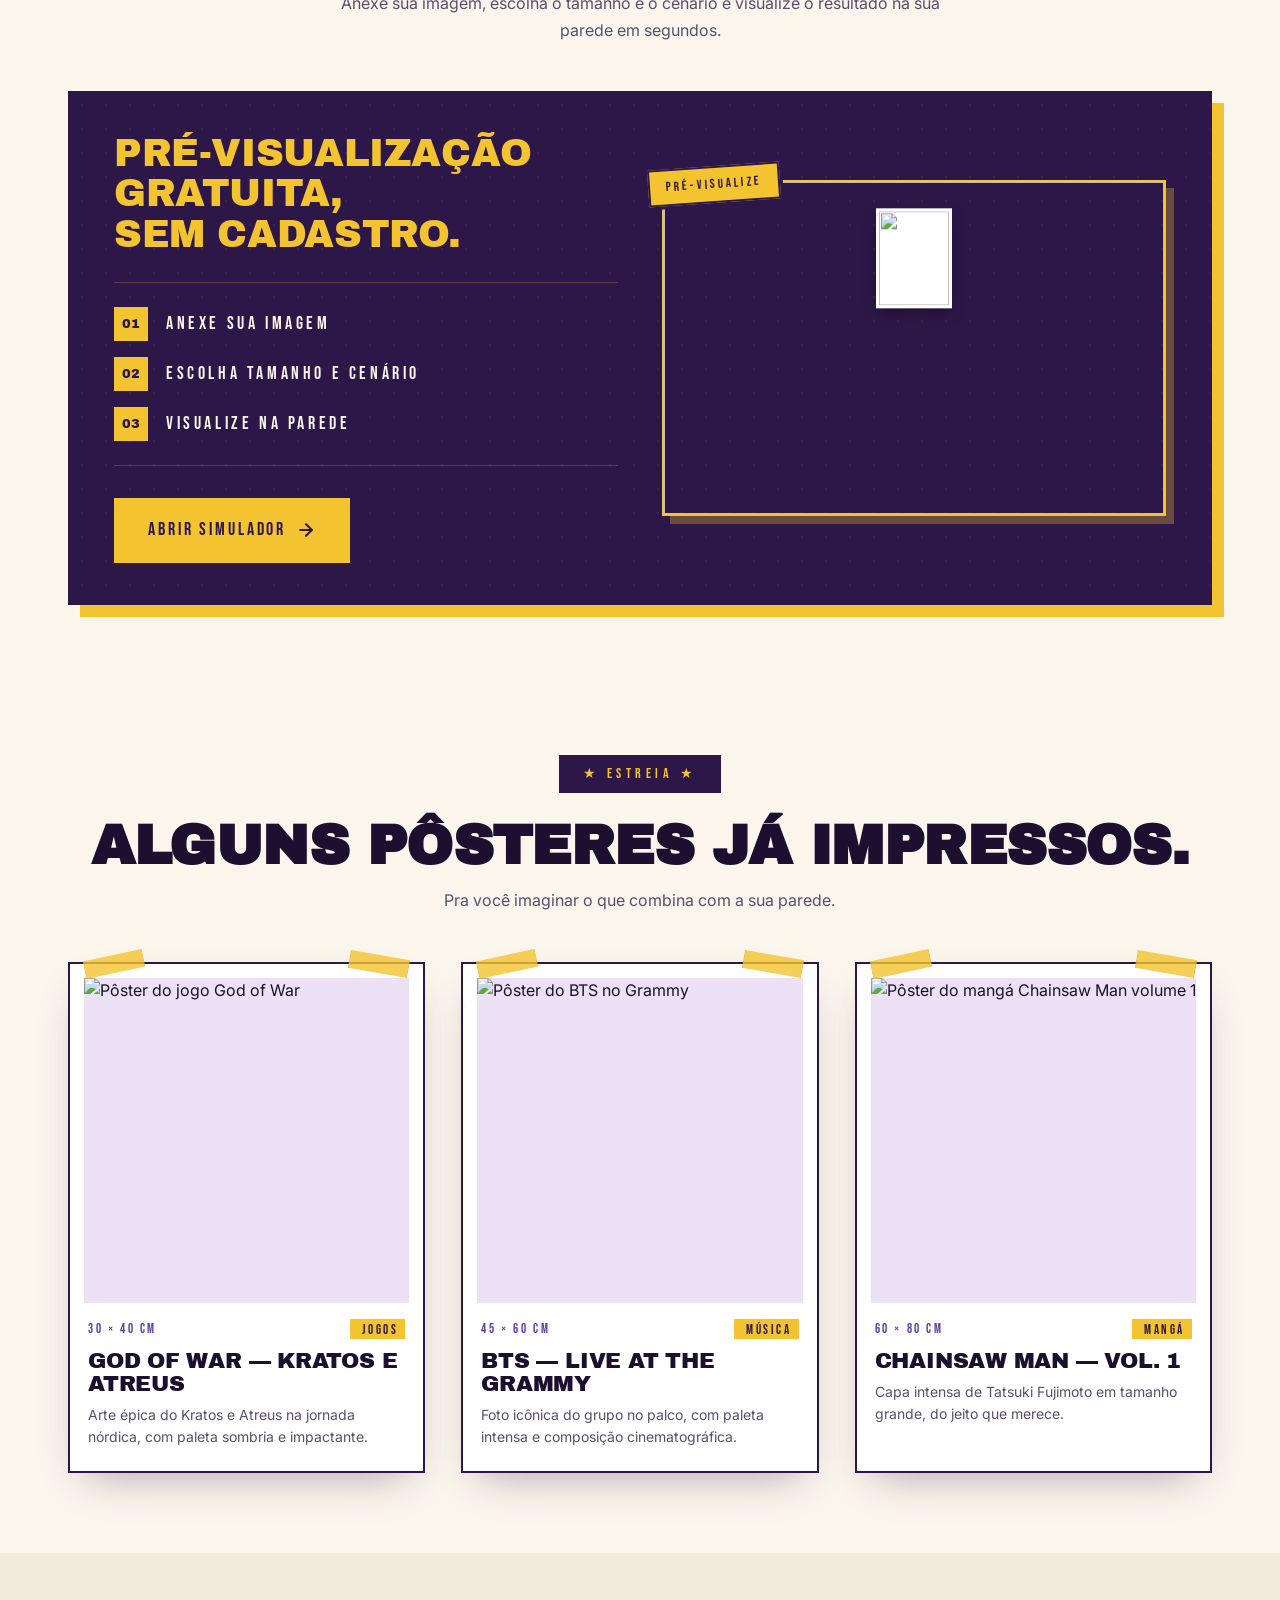
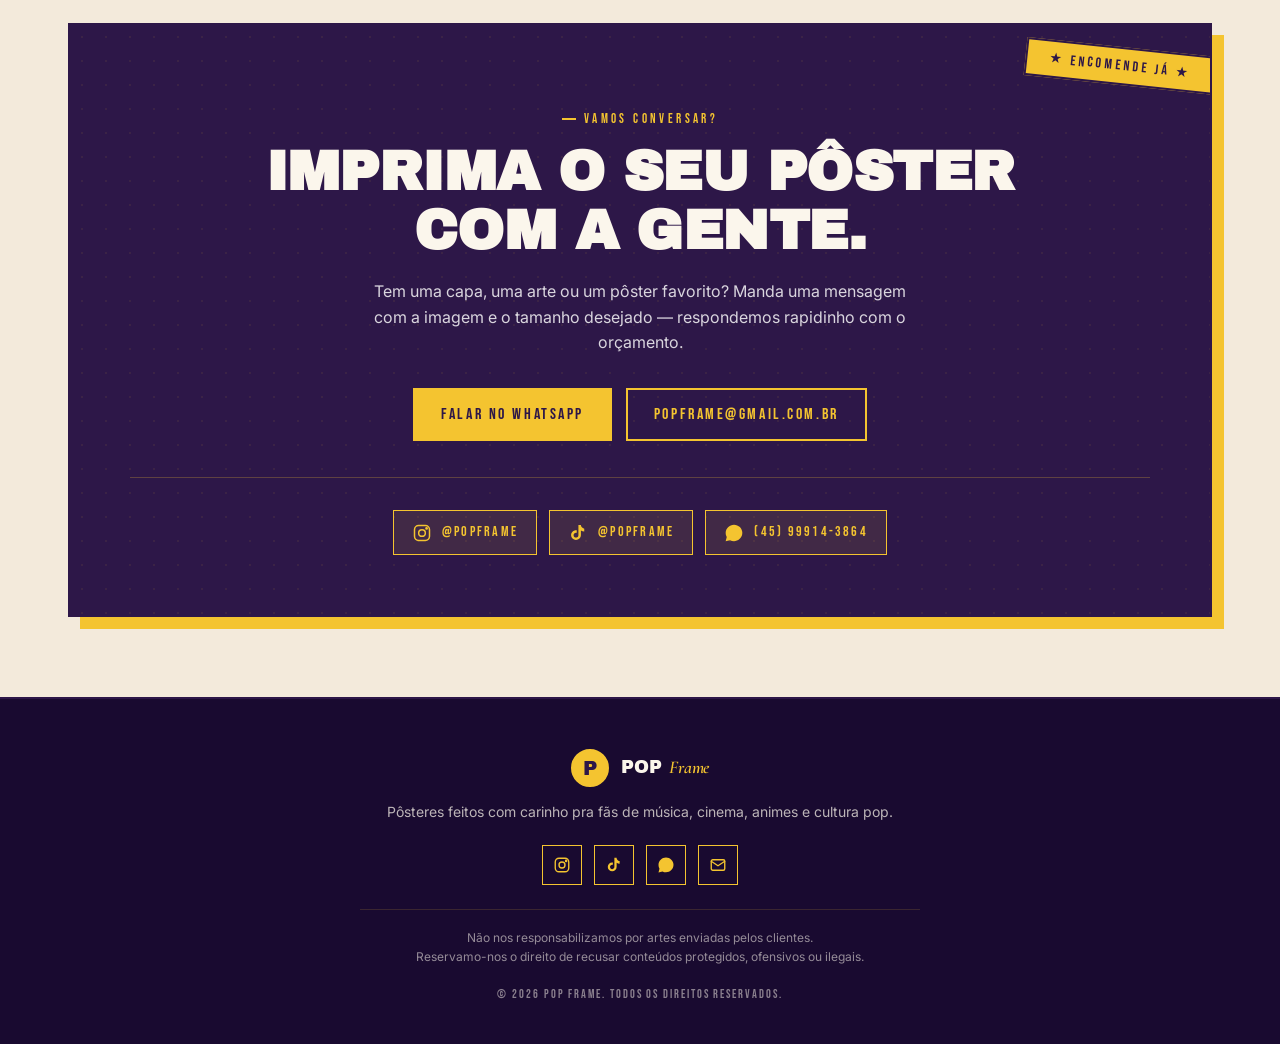
==== commit 4151827e: "mudanding" ====
--- a/index.html
+++ b/index.html
@@ -19,7 +19,7 @@
                 <span class="brand-name">POP <em>Frame</em></span>
             </a>
             <nav class="nav">
-                <a href="#sobre">Sobre</a>
+                <a href="#topo">Sobre</a>
                 <a href="#categorias">Categorias</a>
                 <a href="#tamanhos">Tamanhos</a>
                 <a href="#simulador">Simulador</a>
@@ -187,7 +187,6 @@
 
             <div class="size-grid">
                 <article class="size-card">
-                    <span class="size-catalog">N° 01</span>
                     <div class="size-illustration">
                         <div class="size-shape size-shape-sm"></div>
                     </div>
@@ -198,7 +197,6 @@
                 </article>
 
                 <article class="size-card size-card-featured">
-                    <span class="size-catalog">N° 02</span>
                     <span class="size-best">★ Mais pedido</span>
                     <div class="size-illustration">
                         <div class="size-shape size-shape-md"></div>
@@ -210,7 +208,6 @@
                 </article>
 
                 <article class="size-card">
-                    <span class="size-catalog">N° 03</span>
                     <div class="size-illustration">
                         <div class="size-shape size-shape-lg"></div>
                     </div>
@@ -242,99 +239,40 @@
         </div>
     </section>
 
-    <section id="simulador" class="preview">
+    <section id="simulador" class="simulator-cta">
         <div class="container">
             <div class="section-head">
                 <span class="eyebrow">Simulador</span>
                 <h2>Veja como ficará seu pôster.</h2>
-                <p class="section-sub">Anexe sua imagem, escolha o tamanho e o cenário — a gente mostra o resultado na hora.</p>
-            </div>
-
-            <div class="preview-grid">
-                <div class="preview-controls">
-                    <div class="preview-step">
-                        <div class="step-head">
-                            <span class="step-num">01</span>
-                            <h3>Anexe sua imagem</h3>
+                <p class="section-sub">Anexe sua imagem, escolha o tamanho e o cenário e visualize o resultado na sua parede em segundos.</p>
+            </div>
+
+            <div class="cta-card">
+                <div class="cta-content">
+                    <p class="cta-headline">Pré-visualização gratuita,<br/>sem cadastro.</p>
+
+                    <ul class="cta-features">
+                        <li><span class="cta-feat-num">01</span> Anexe sua imagem</li>
+                        <li><span class="cta-feat-num">02</span> Escolha tamanho e cenário</li>
+                        <li><span class="cta-feat-num">03</span> Visualize na parede</li>
+                    </ul>
+
+                    <a href="simulador.html" class="btn btn-primary cta-btn">
+                        <span>Abrir simulador</span>
+                        <svg width="20" height="20" viewBox="0 0 24 24" fill="none" stroke="currentColor" stroke-width="2.5" stroke-linecap="round" stroke-linejoin="round">
+                            <line x1="5" y1="12" x2="19" y2="12"/>
+                            <polyline points="12 5 19 12 12 19"/>
+                        </svg>
+                    </a>
+                </div>
+                <div class="cta-visual" aria-hidden="true">
+                    <span class="cta-badge">PRÉ-VISUALIZE</span>
+                    <div class="cta-stage">
+                        <img src="assets/mockup-sala.jpeg" alt="" />
+                        <div class="cta-stage-poster">
+                            <img src="assets/godofwar.webp" alt="" />
                         </div>
-                        <label class="upload-box" for="upload-input">
-                            <input type="file" id="upload-input" accept="image/*" hidden />
-                            <div class="upload-inner">
-                                <svg width="28" height="28" viewBox="0 0 24 24" fill="none" stroke="currentColor" stroke-width="1.8" stroke-linecap="round" stroke-linejoin="round">
-                                    <path d="M21 15v4a2 2 0 0 1-2 2H5a2 2 0 0 1-2-2v-4"/>
-                                    <polyline points="17 8 12 3 7 8"/>
-                                    <line x1="12" y1="3" x2="12" y2="15"/>
-                                </svg>
-                                <span class="upload-text">Clique pra escolher arquivo</span>
-                                <span class="upload-hint" id="upload-hint">JPG, PNG ou WEBP</span>
-                            </div>
-                        </label>
-                    </div>
-
-                    <div class="preview-step">
-                        <div class="step-head">
-                            <span class="step-num">02</span>
-                            <h3>Escolha o tamanho</h3>
-                            <button type="button" class="rotate-btn" id="rotate-btn" aria-label="Girar pôster">
-                                <svg width="16" height="16" viewBox="0 0 24 24" fill="none" stroke="currentColor" stroke-width="2" stroke-linecap="round" stroke-linejoin="round">
-                                    <path d="M21 12a9 9 0 1 1-9-9c2.5 0 4.7 1 6.4 2.6L21 8"/>
-                                    <polyline points="21 3 21 8 16 8"/>
-                                </svg>
-                                <span>Girar</span>
-                            </button>
-                        </div>
-                        <div class="size-options" id="size-options">
-                            <button type="button" class="size-option" data-size="30x40">
-                                <span class="size-option-num">30 × 40</span>
-                                <span class="size-option-label">Pequeno</span>
-                            </button>
-                            <button type="button" class="size-option active" data-size="45x60">
-                                <span class="size-option-num">45 × 60</span>
-                                <span class="size-option-label">Médio</span>
-                            </button>
-                            <button type="button" class="size-option" data-size="60x80">
-                                <span class="size-option-num">60 × 80</span>
-                                <span class="size-option-label">Grande</span>
-                            </button>
-                        </div>
-                    </div>
-
-                    <div class="preview-step">
-                        <div class="step-head">
-                            <span class="step-num">03</span>
-                            <h3>Escolha o cenário</h3>
-                        </div>
-                        <div class="scenario-options">
-                            <button type="button" class="scenario-option active" data-scenario="sala">
-                                <div class="scenario-thumb">
-                                    <img src="assets/mockup-sala.jpeg" alt="" />
-                                </div>
-                                <span class="scenario-label">Sala</span>
-                            </button>
-                            <button type="button" class="scenario-option disabled" disabled>
-                                <div class="scenario-thumb scenario-thumb-empty">
-                                    <span>Em breve</span>
-                                </div>
-                                <span class="scenario-label">Quarto</span>
-                            </button>
-                            <button type="button" class="scenario-option disabled" disabled>
-                                <div class="scenario-thumb scenario-thumb-empty">
-                                    <span>Em breve</span>
-                                </div>
-                                <span class="scenario-label">Setup</span>
-                            </button>
-                        </div>
-                    </div>
-                </div>
-
-                <div class="preview-display">
-                    <div class="preview-stage">
-                        <img class="preview-bg" src="assets/mockup-sala.jpeg" alt="Cenário sala" />
-                        <div class="preview-poster" id="preview-poster">
-                            <span class="preview-empty">Anexe uma imagem<br/>pra ver o resultado</span>
-                        </div>
-                    </div>
-                    <p class="preview-caption">Pré-visualização aproximada do tamanho real na parede.</p>
+                    </div>
                 </div>
             </div>
         </div>
@@ -502,73 +440,5 @@
         </div>
     </footer>
 
-    <script>
-        (function() {
-            const uploadInput   = document.getElementById('upload-input');
-            const uploadHint    = document.getElementById('upload-hint');
-            const previewPoster = document.getElementById('preview-poster');
-            const sizeOptions   = document.querySelectorAll('#size-options .size-option');
-            const rotateBtn     = document.getElementById('rotate-btn');
-
-            // Mapeamento aproximado entre o tamanho do pôster e a largura
-            // ocupada na parede do cenário (em % do palco). A versão paisagem
-            // tem largura maior pois o lado longo passa a ser a horizontal.
-            const sizeMap = {
-                portrait: {
-                    '30x40': 10,
-                    '45x60': 14,
-                    '60x80': 19
-                },
-                landscape: {
-                    '30x40': 13.3,
-                    '45x60': 18.7,
-                    '60x80': 25.3
-                }
-            };
-
-            let currentSize = '45x60';
-            let isLandscape = false;
-
-            function updatePoster() {
-                const orientation = isLandscape ? 'landscape' : 'portrait';
-                previewPoster.style.width = sizeMap[orientation][currentSize] + '%';
-                previewPoster.style.aspectRatio = isLandscape ? '4 / 3' : '3 / 4';
-            }
-
-            // Upload de imagem
-            uploadInput.addEventListener('change', (e) => {
-                const file = e.target.files[0];
-                if (!file) return;
-
-                uploadHint.textContent = file.name;
-
-                const reader = new FileReader();
-                reader.onload = (ev) => {
-                    previewPoster.style.backgroundImage = `url(${ev.target.result})`;
-                    const empty = previewPoster.querySelector('.preview-empty');
-                    if (empty) empty.remove();
-                };
-                reader.readAsDataURL(file);
-            });
-
-            // Seleção de tamanho
-            sizeOptions.forEach(btn => {
-                btn.addEventListener('click', () => {
-                    sizeOptions.forEach(b => b.classList.remove('active'));
-                    btn.classList.add('active');
-                    currentSize = btn.dataset.size;
-                    updatePoster();
-                });
-            });
-
-            // Girar pôster
-            rotateBtn.addEventListener('click', () => {
-                isLandscape = !isLandscape;
-                rotateBtn.classList.toggle('active', isLandscape);
-                updatePoster();
-            });
-        })();
-    </script>
-
 </body>
 </html>
--- a/styles.css
+++ b/styles.css
@@ -49,6 +49,7 @@
 
 html {
     scroll-behavior: smooth;
+    scroll-padding-top: 80px;
 }
 
 body {
@@ -58,7 +59,16 @@
     line-height: 1.6;
     -webkit-font-smoothing: antialiased;
     font-weight: 400;
-    overflow-x: hidden;
+}
+
+/* prevenir overflow horizontal de elementos rotacionados sem quebrar scroll ancorado */
+html {
+    overflow-x: clip;
+}
+
+/* offset pra cada seção ancorada não ficar coberta pelo cabeçalho fixo */
+section[id] {
+    scroll-margin-top: 80px;
 }
 
 img {
@@ -1021,8 +1031,215 @@
 }
 
 /* ----------------------------------------------------
-   Preview / Simulador
+   Simulator CTA (chamada na home pra página dedicada)
 ---------------------------------------------------- */
+
+.simulator-cta {
+    padding: 70px 0 80px;
+    background: var(--color-bg);
+    position: relative;
+}
+
+.cta-card {
+    background: var(--color-purple-dk);
+    color: var(--color-bg);
+    border: 2px solid var(--color-purple-dk);
+    padding: 40px 44px;
+    display: grid;
+    grid-template-columns: 1fr 1fr;
+    gap: 44px;
+    align-items: center;
+    position: relative;
+    overflow: hidden;
+    box-shadow: 12px 12px 0 var(--color-yellow);
+}
+
+.cta-card::before {
+    content: '';
+    position: absolute;
+    inset: 0;
+    background-image: radial-gradient(var(--color-yellow) 1px, transparent 1.4px);
+    background-size: 24px 24px;
+    opacity: 0.06;
+    pointer-events: none;
+}
+
+.cta-content {
+    position: relative;
+    z-index: 1;
+}
+
+.cta-headline {
+    font-family: var(--font-display);
+    font-size: clamp(30px, 3vw, 40px);
+    text-transform: uppercase;
+    color: var(--color-yellow);
+    line-height: 1.05;
+    margin-bottom: 28px;
+    letter-spacing: -0.01em;
+}
+
+.cta-features {
+    list-style: none;
+    margin: 0 0 32px;
+    padding: 24px 0;
+    border-top: 1px solid rgba(244, 196, 48, 0.22);
+    border-bottom: 1px solid rgba(244, 196, 48, 0.22);
+    display: flex;
+    flex-direction: column;
+    gap: 16px;
+}
+
+.cta-features li {
+    font-family: var(--font-bebas);
+    font-size: 18px;
+    letter-spacing: 0.2em;
+    color: var(--color-bg);
+    display: flex;
+    align-items: center;
+    gap: 18px;
+    text-transform: uppercase;
+}
+
+.cta-feat-num {
+    display: inline-flex;
+    align-items: center;
+    justify-content: center;
+    width: 34px;
+    height: 34px;
+    background: var(--color-yellow);
+    color: var(--color-purple-dk);
+    font-family: var(--font-display);
+    font-size: 13px;
+    letter-spacing: 0;
+    flex-shrink: 0;
+}
+
+.cta-btn {
+    padding: 16px 32px;
+    font-size: 18px;
+    gap: 12px;
+}
+
+.cta-btn {
+    background: var(--color-yellow);
+    color: var(--color-purple-dk);
+    border-color: var(--color-yellow);
+    gap: 10px;
+}
+
+.cta-btn:hover {
+    background: white;
+    color: var(--color-purple-dk);
+    box-shadow: 6px 6px 0 var(--color-bg);
+}
+
+.cta-btn svg {
+    transition: transform .2s ease;
+}
+
+.cta-btn:hover svg {
+    transform: translateX(4px);
+}
+
+.cta-visual {
+    position: relative;
+    z-index: 1;
+}
+
+.cta-stage {
+    position: relative;
+    aspect-ratio: 3 / 2;
+    border: 2px solid var(--color-yellow);
+    overflow: hidden;
+    box-shadow: 8px 8px 0 rgba(244, 196, 48, 0.3);
+}
+
+.cta-stage > img {
+    width: 100%;
+    height: 100%;
+    object-fit: cover;
+    display: block;
+}
+
+.cta-stage-poster {
+    position: absolute;
+    top: 23%;
+    left: 50%;
+    transform: translate(-50%, -50%);
+    aspect-ratio: 3 / 4;
+    width: 14%;
+    background: white;
+    box-shadow:
+        0 0 0 3px white,
+        0 6px 14px rgba(0, 0, 0, 0.4);
+    overflow: hidden;
+}
+
+.cta-stage-poster img {
+    width: 100%;
+    height: 100%;
+    object-fit: cover;
+    display: block;
+}
+
+.cta-badge {
+    position: absolute;
+    top: -14px;
+    left: -14px;
+    background: var(--color-yellow);
+    color: var(--color-purple-dk);
+    padding: 6px 16px;
+    font-family: var(--font-bebas);
+    font-size: 13px;
+    letter-spacing: 0.22em;
+    border: 2px solid var(--color-purple-dk);
+    transform: rotate(-4deg);
+    box-shadow: 3px 3px 0 var(--color-purple-dk);
+    z-index: 2;
+}
+
+@media (max-width: 960px) {
+    .cta-card {
+        grid-template-columns: 1fr;
+        padding: 40px 32px;
+        gap: 32px;
+    }
+    .cta-content p {
+        max-width: none;
+    }
+    .cta-stage {
+        max-width: 480px;
+        margin: 0 auto;
+    }
+}
+
+/* ----------------------------------------------------
+   Active nav state (página atual)
+---------------------------------------------------- */
+
+.nav .nav-active {
+    color: var(--color-purple);
+    position: relative;
+}
+
+.nav .nav-active::after {
+    content: '';
+    position: absolute;
+    left: 0;
+    right: 0;
+    bottom: -6px;
+    height: 2px;
+    background: var(--color-purple);
+}
+
+/* ----------------------------------------------------
+   Preview / Simulador (página dedicada)
+---------------------------------------------------- */
+
+.preview-page {
+    padding: 80px 0 100px;
+}
 
 .preview {
     padding: 70px 0 80px;
